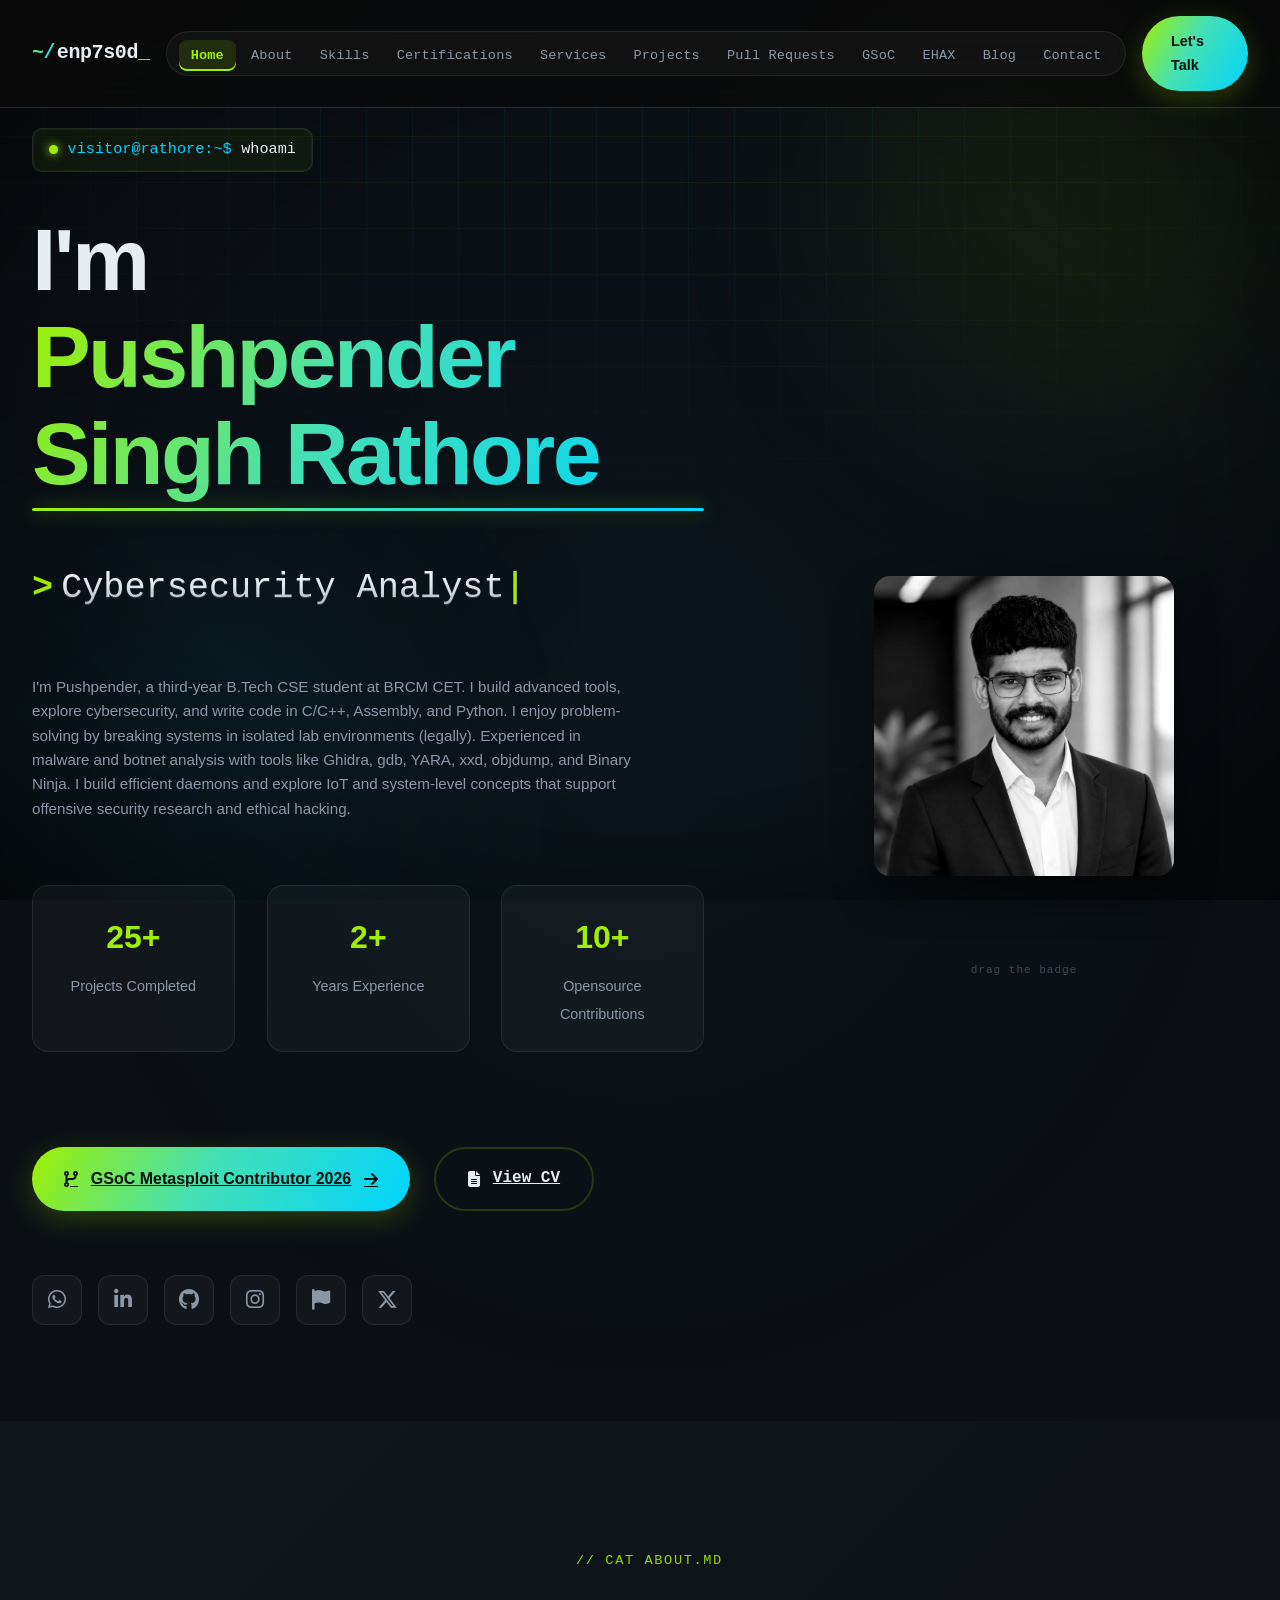
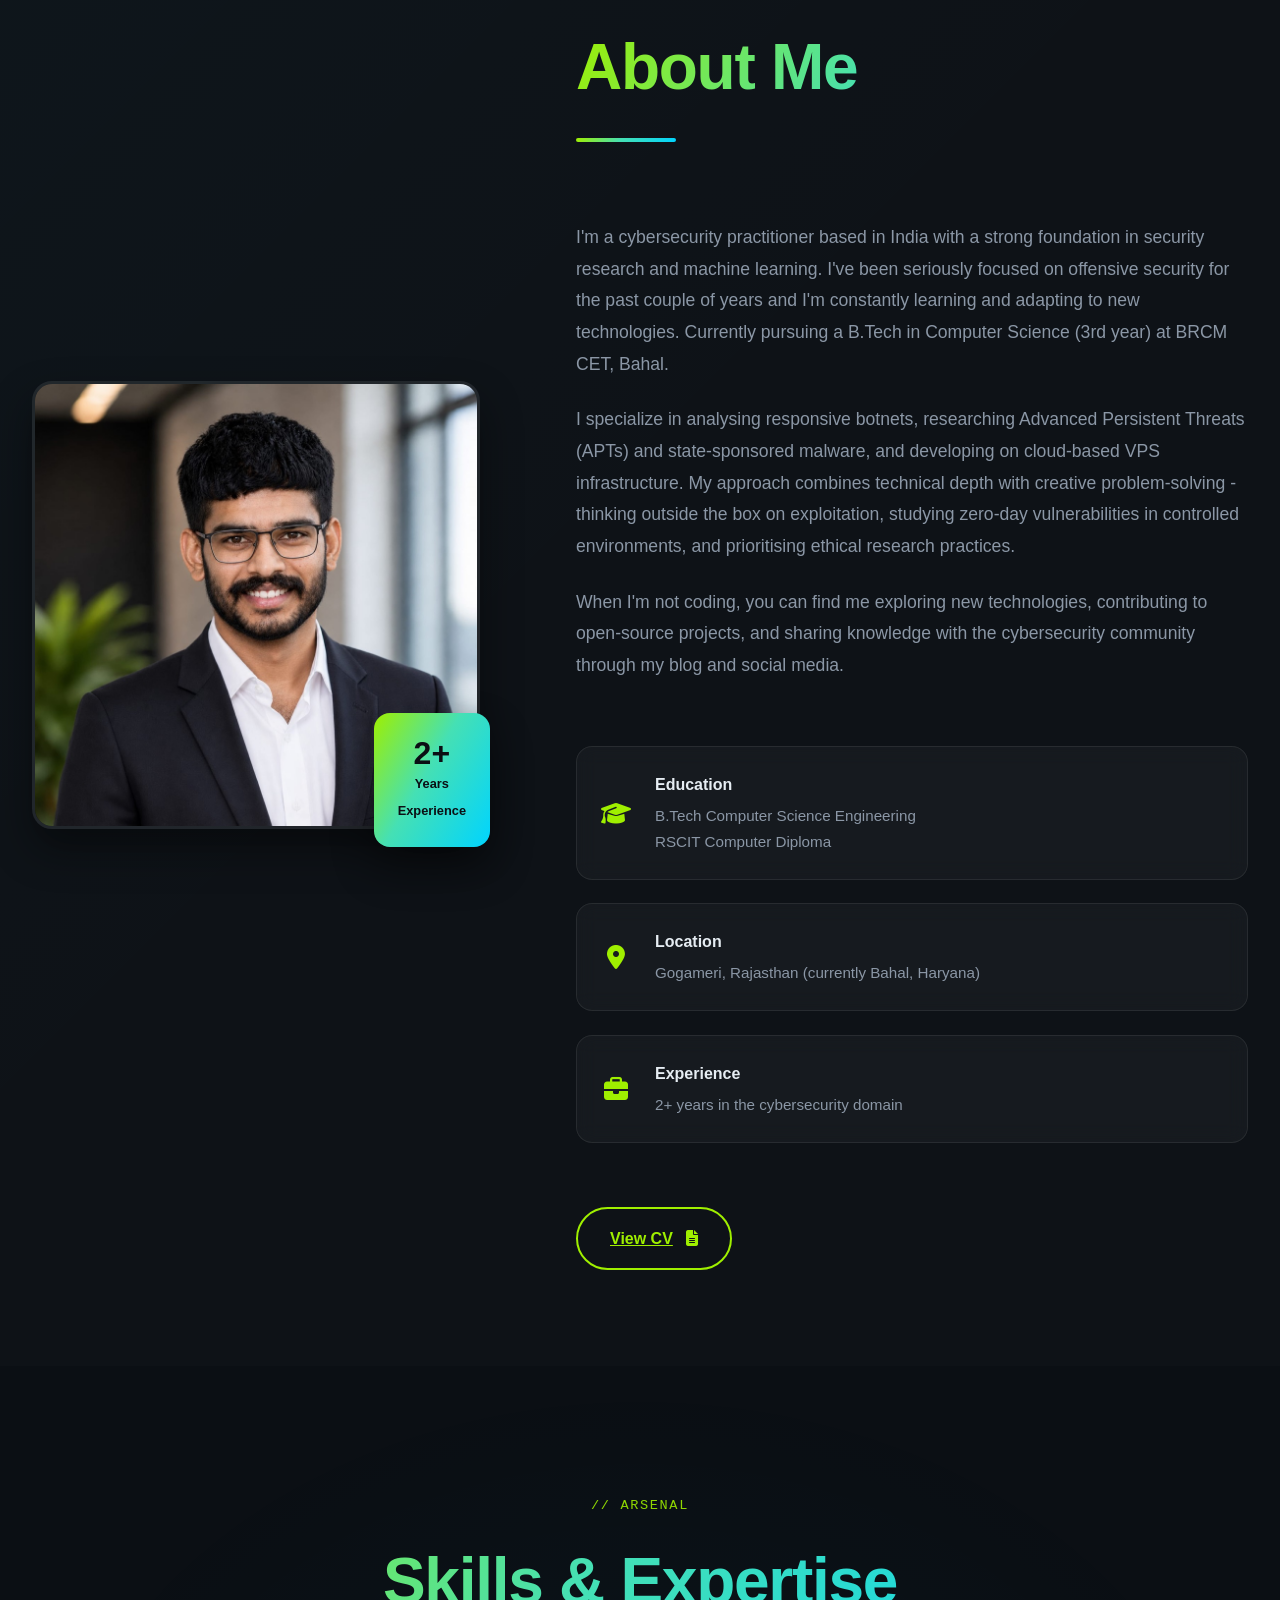
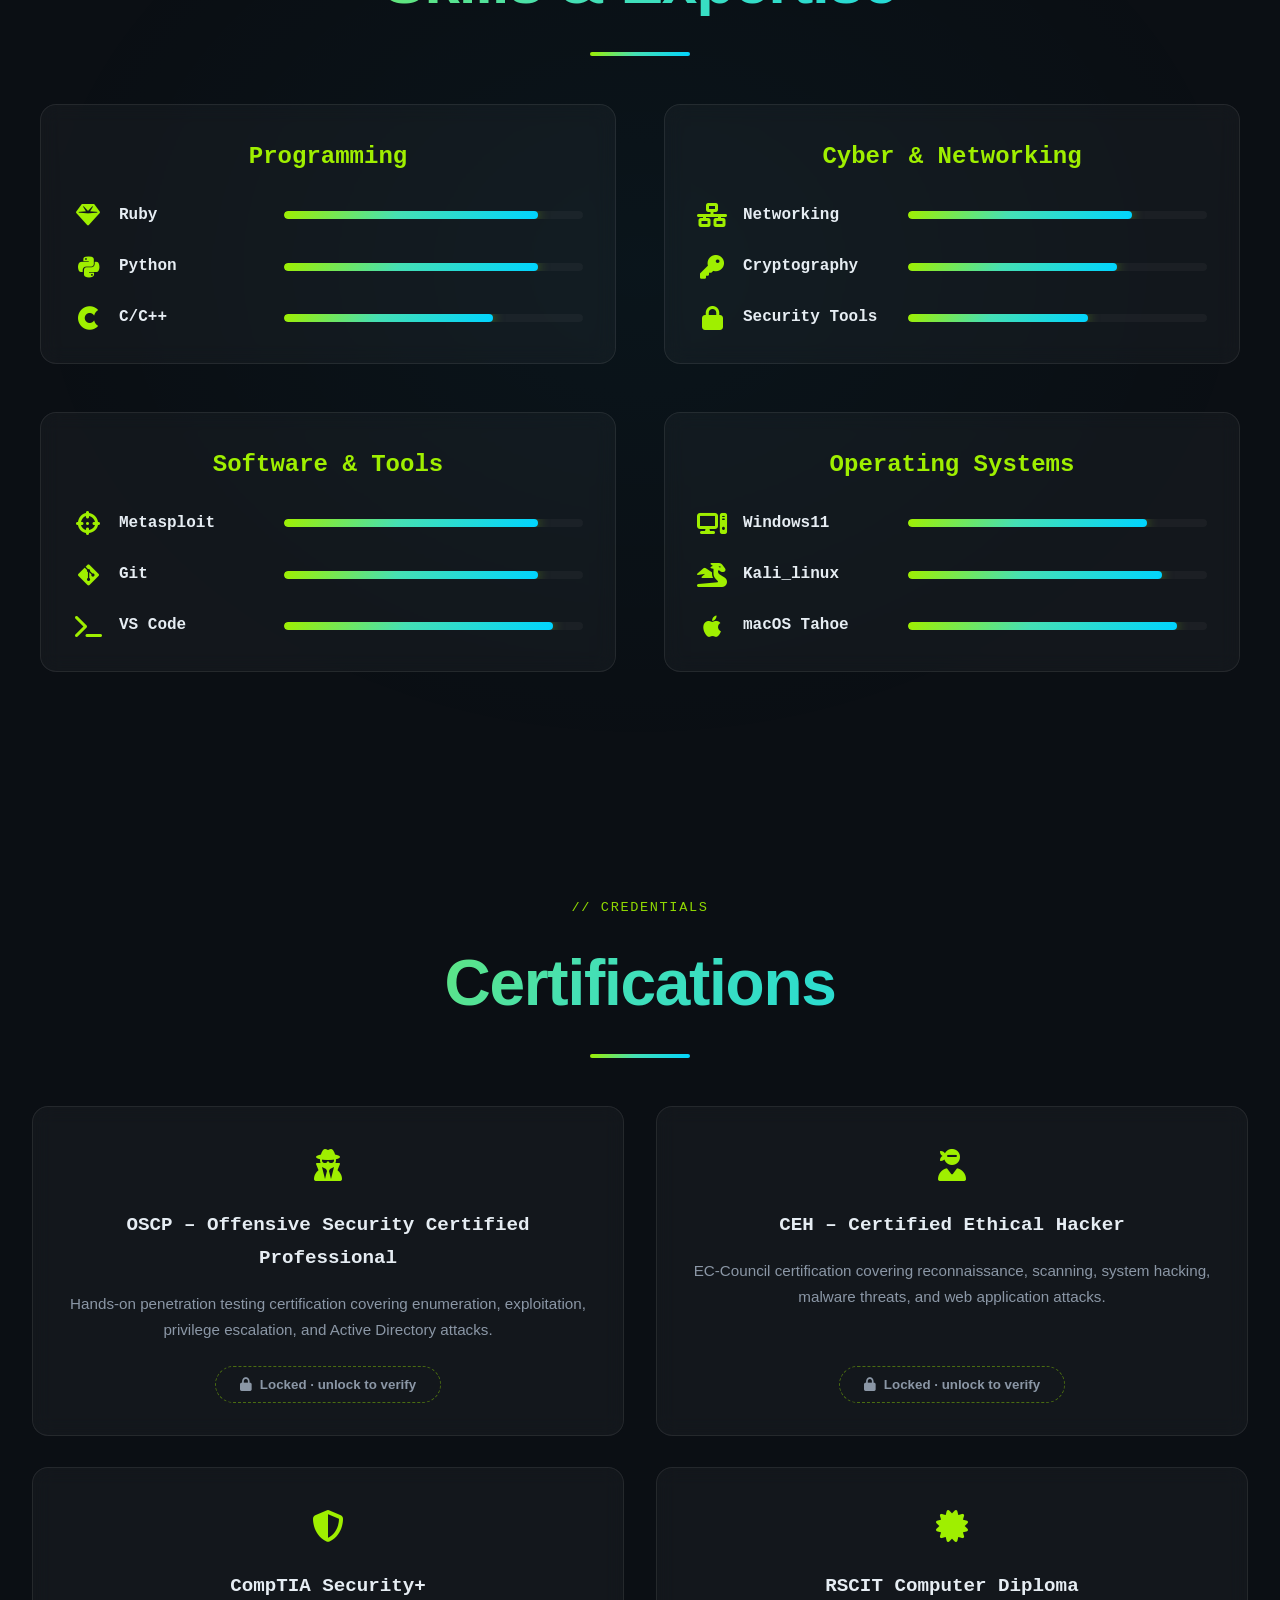
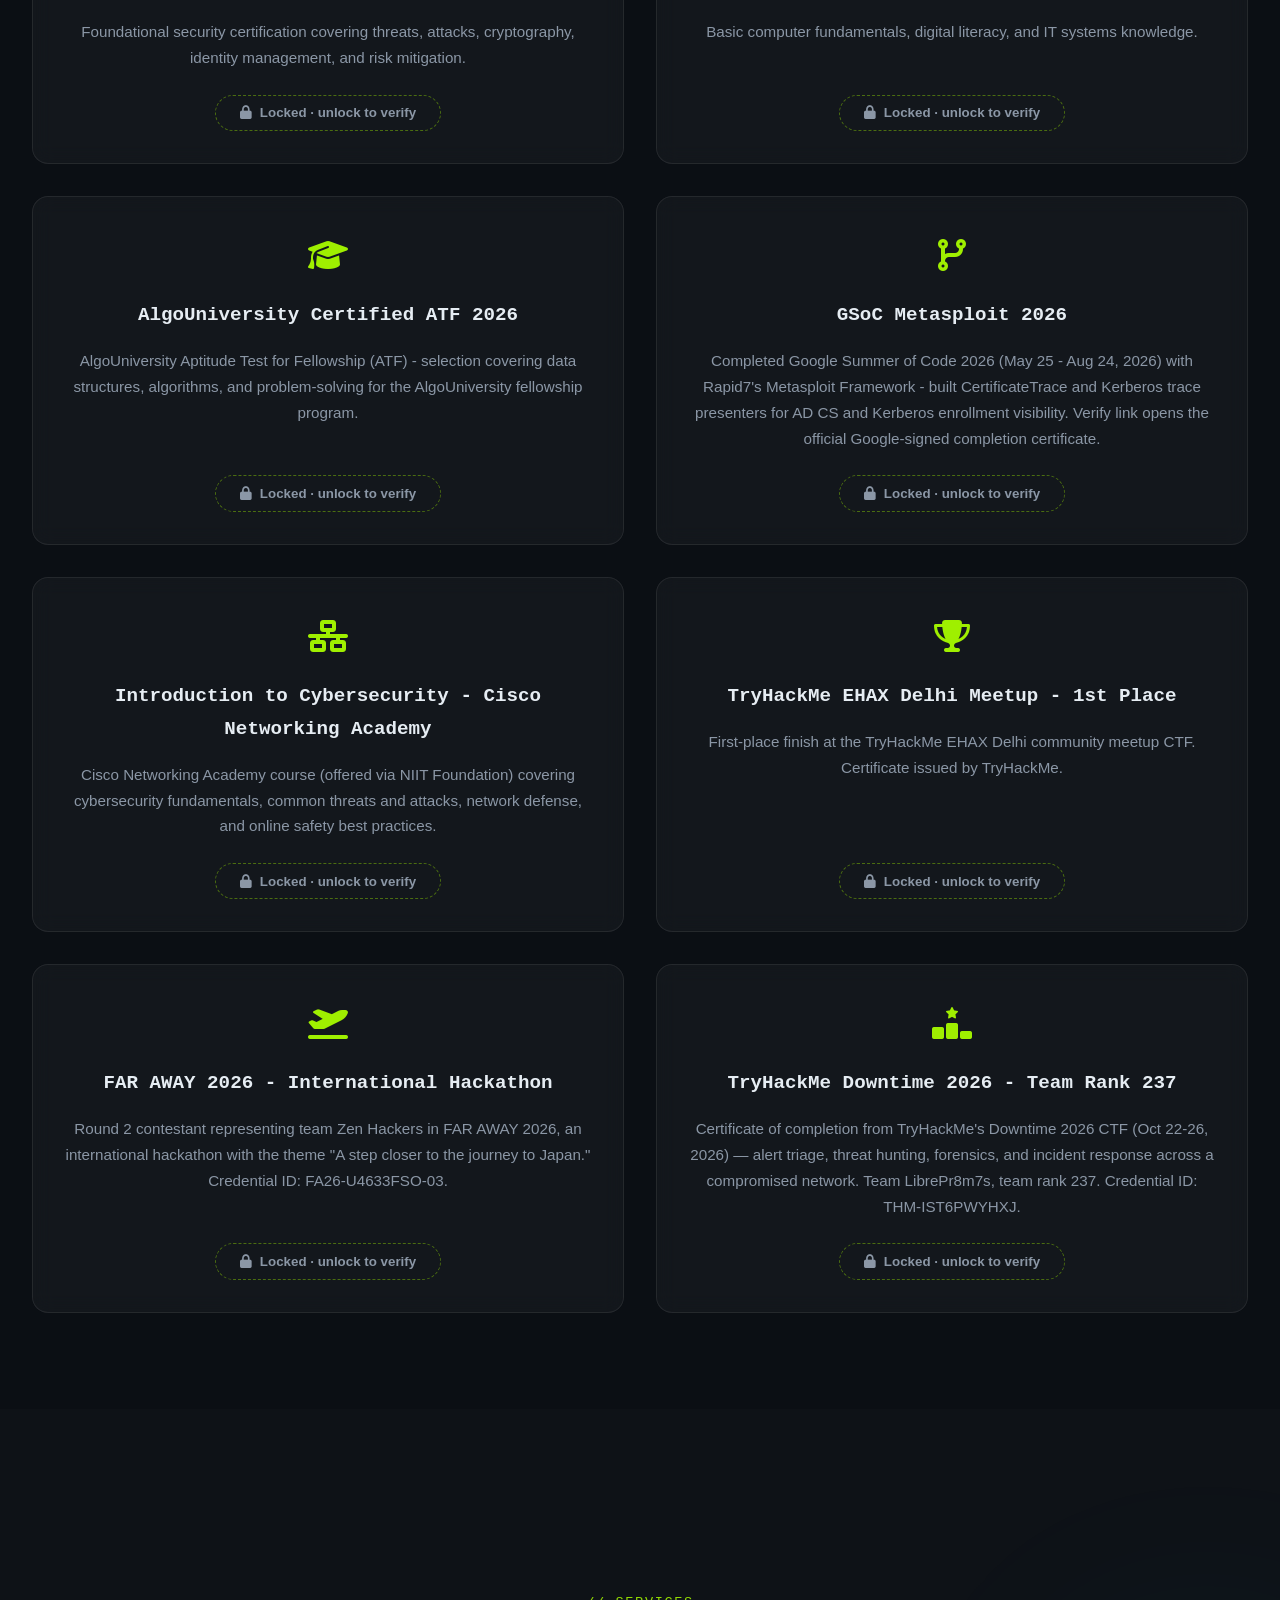
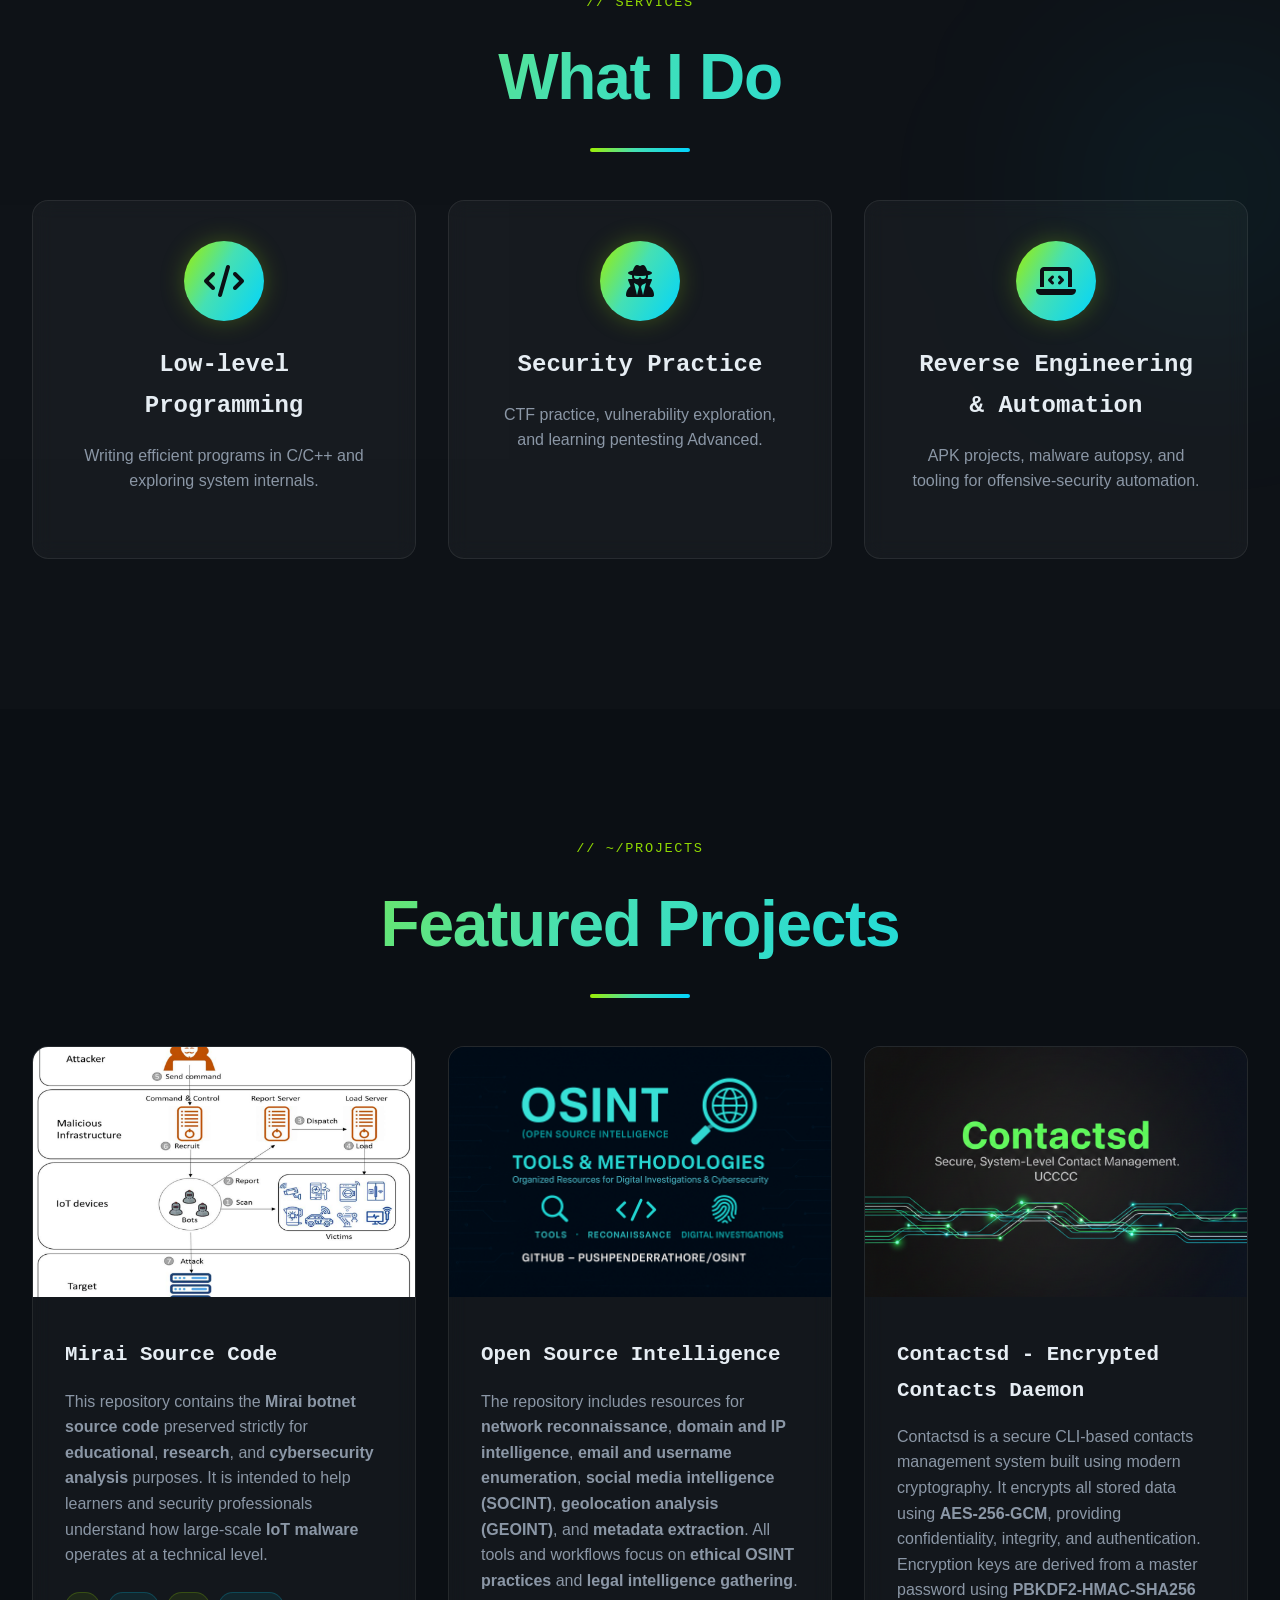
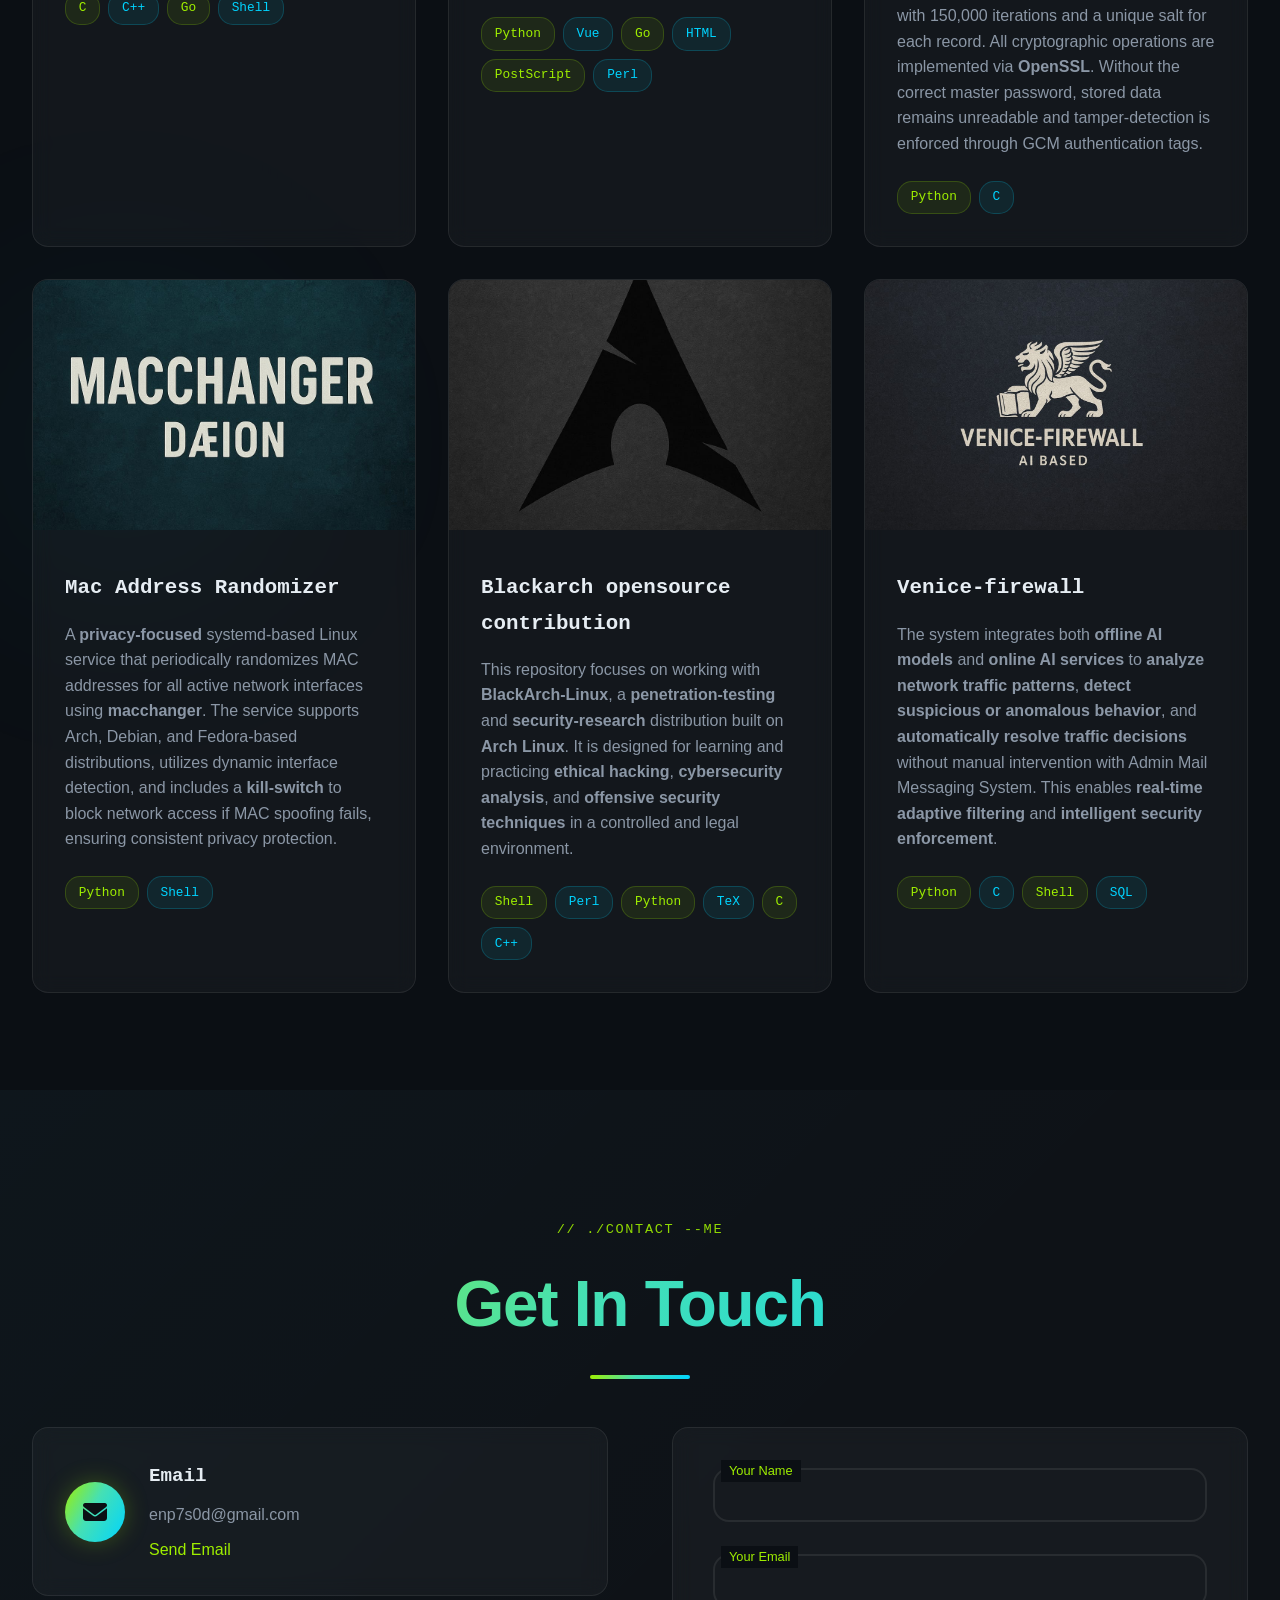
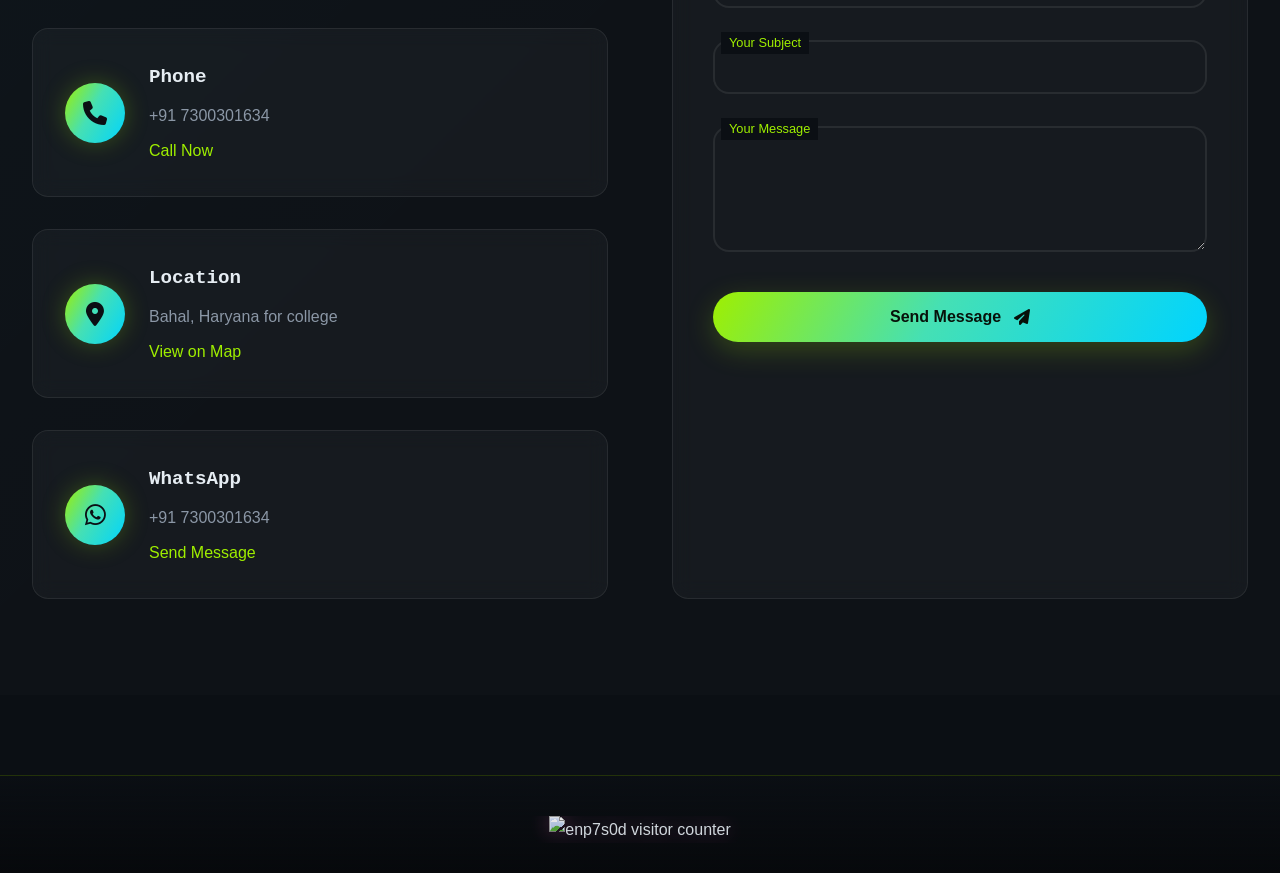
==== index.html @ 223d55fb "Lanyard: constrain the rig to one plane so the card swings like a pendulum and cannot flip" ====
<!DOCTYPE html>
<html lang="en">
<head>
    <meta charset="UTF-8">
    <meta name="viewport" content="width=device-width, initial-scale=1.0">
    <meta http-equiv="Content-Security-Policy" content="default-src 'self'; script-src 'self' https://cdn.jsdelivr.net 'sha256-T1EEarYn7fQc6GzikInS8qkEz5TrdQ9VFF1v7tue9II=' 'sha256-p8OUnqeUIbin4SWnQsVe/SeUtfwRHs+AzzqM97dpNUI=' 'sha256-iXqMWeKtLdE8plqbXbWr+dUnt27HcOQIxWpuYH4vpwU='; base-uri 'self'; object-src 'none'; form-action 'self'; img-src 'self' data: https:; font-src 'self' data: https://fonts.gstatic.com https://cdnjs.cloudflare.com; style-src 'self' 'unsafe-inline' https://fonts.googleapis.com https://cdnjs.cloudflare.com; connect-src 'self' https://api.github.com; frame-src 'none'; upgrade-insecure-requests">
    <meta name="referrer" content="strict-origin-when-cross-origin">
    <title>Pushpender Singh Rathore - Cybersecurity Analyst & Malware Researcher</title>
    <meta name="description" content="Pushpender Singh Rathore - B.Tech CSE student and cybersecurity analyst specializing in malware analysis, reverse engineering, botnet research, and offensive security tooling in C/C++, Assembly, and Python.">
    <meta name="keywords" content="Pushpender Singh Rathore, cybersecurity, malware analysis, reverse engineering, botnet, BlackArch, ethical hacking, CTF, portfolio">
    <meta name="author" content="Pushpender Singh Rathore">
    <link rel="canonical" href="https://pushpenderrathore.github.io/">

    <!-- Open Graph / social previews -->
    <meta property="og:type" content="website">
    <meta property="og:title" content="Pushpender Singh Rathore - Cybersecurity Analyst">
    <meta property="og:description" content="Portfolio of Pushpender Singh Rathore - cybersecurity analyst focused on malware analysis, reverse engineering, and offensive security research.">
    <meta property="og:image" content="images/img.jpg">
    <meta property="og:url" content="https://pushpenderrathore.github.io/">
    <meta name="twitter:card" content="summary_large_image">

    <link rel="icon" href="data:image/svg+xml,%3Csvg xmlns='http://www.w3.org/2000/svg' viewBox='0 0 100 100'%3E%3Ctext y='.9em' font-size='90'%3E%F0%9F%9B%A1%EF%B8%8F%3C/text%3E%3C/svg%3E">

    <link rel="preconnect" href="https://fonts.googleapis.com">
    <link rel="preconnect" href="https://fonts.gstatic.com" crossorigin>
    <link rel="preconnect" href="https://cdnjs.cloudflare.com" crossorigin>
    <link rel="stylesheet" href="https://fonts.googleapis.com/css2?family=Inter:wght@300;400;500;600;700;800;900&family=JetBrains+Mono:wght@400;500;600;700&display=swap">
    <link rel="stylesheet" href="https://cdnjs.cloudflare.com/ajax/libs/font-awesome/6.5.2/css/all.min.css">
    <link rel="stylesheet" href="style.css?v=20261121e">
</head>
<body>
    <!-- Preloader: dismissed inline so it can never outlive a failed script load -->
    <div class="preloader" id="preloader">
        <span class="preloader-text">Welcome</span>
        <span class="preloader-bar"></span>
    </div>
    <script>
        (function () {
            var pre = document.getElementById('preloader');
            function dismiss() { if (pre) pre.classList.add('is-done'); }
            window.addEventListener('load', function () { setTimeout(dismiss, 550); });
            setTimeout(dismiss, 3000);   // hard fallback: never trap the page
        })();
    </script>

    <!-- Animated backdrop: scrolling grid + neon glow orbs -->
    <div class="bg-fx" aria-hidden="true">
        <div class="bg-grid"></div>
        <div class="bg-orb bg-orb--green"></div>
        <div class="bg-orb bg-orb--cyan"></div>
        <div class="bg-noise"></div>
    </div>

    <header>
        <nav class="navbar">
            <div class="nav-brand"><span class="brand-prompt">~/</span>enp7s0d<span class="brand-cursor">_</span></div>
            <ul class="nav-menu">
                <li><a href="#home" class="nav-link active">Home</a></li>
                <li><a href="#about" class="nav-link">About</a></li>
                <li><a href="#skills" class="nav-link">Skills</a></li>
                <li><a href="#certifications" class="nav-link">Certifications</a></li>
                <li><a href="#service" class="nav-link">Services</a></li>
                <li><a href="#project" class="nav-link">Projects</a></li>
                <li><a href="prs.html" class="nav-link">Pull Requests</a></li>
                <li><a href="gsoc.html" class="nav-link">GSoC</a></li>
                <li><a href="writeups/thm-dehli-meetup.html" class="nav-link">EHAX</a></li>
                <li><a href="gsoc.html#blog" class="nav-link">Blog</a></li>
                <li><a href="#contact" class="nav-link">Contact</a></li>
            </ul>
            <div class="nav-cta">
                <a href="#contact" class="cta-btn">Let's Talk</a>
            </div>
            <div class="hamburger">
                <span></span>
                <span></span>
                <span></span>
            </div>
        </nav>
    </header>

    <main>
        <section id="home" class="section home">
            <div class="container">
                <div class="home-content">
                    <div class="home-text">
                        <div class="greeting">
                            <span class="term-dot"></span>
                            <span class="term-prompt">visitor@rathore:~$</span>
                            <span class="term-cmd">whoami</span>
                        </div>

                        <!-- Updated title & subtitle -->
                        <h1 class="title">I'm <span class="accent">Pushpender Singh Rathore</span></h1>
                        <h2 class="subtitle"><span class="subtitle-prefix">&gt;</span> <span id="rotating-profession">Cybersecurity Analyst</span></h2>

                        <p class="hero-desc">I'm Pushpender, a third-year B.Tech CSE student at BRCM CET.
              I build advanced tools, explore cybersecurity, and write code in C/C++, Assembly, and Python. I enjoy problem-solving by breaking systems in isolated lab environments (legally).
              Experienced in malware and botnet analysis with tools like Ghidra, gdb, YARA, xxd, objdump, and Binary Ninja.
              I build efficient daemons and explore IoT and system-level concepts that support offensive security research and ethical hacking.</p>
                        
                        <div class="hero-stats">
                            <div class="stat">
                                <span class="stat-number" data-count="25" data-suffix="+">0</span>
                                <span class="stat-label">Projects Completed</span>
                            </div>
                            <div class="stat">
                                <span class="stat-number" data-count="2" data-suffix="+">0</span>
                                <span class="stat-label">Years Experience</span>
                            </div>
                            <div class="stat">
                                <span class="stat-number" data-count="10" data-suffix="+">0</span>
                                <span class="stat-label">Opensource Contributions</span>
                            </div>
                        </div>

                        <div class="hero-actions">
                            <a class="hire-btn primary" href="gsoc.html" aria-label="Read about my GSoC 2026 Metasploit journey">
                                <i class="fas fa-code-branch" aria-hidden="true"></i>
                                <span>GSoC Metasploit Contributor 2026</span>
                                <i class="fas fa-arrow-right" aria-hidden="true"></i>
                            </a>
                            <a class="hire-btn secondary" href="assets/CV.html" target="_blank" rel="noopener">
                                <i class="fas fa-file-lines"></i>
                                <span>View CV</span>
                            </a>
                        </div>

                        <div class="social-links">
                            <a href="https://wa.me/917300301634" target="_blank" rel="noopener" aria-label="WhatsApp" class="social-icon whatsapp">
                                <i class="fab fa-whatsapp"></i>
                            </a>
                            <a href="https://www.linkedin.com/in/pushpender-singh-rathore-72466a260/" target="_blank" rel="noopener" aria-label="LinkedIn" class="social-icon linkedin">
                                <i class="fab fa-linkedin-in"></i>
                            </a>
                            <a href="https://github.com/Pushpenderrathore" target="_blank" rel="noopener" aria-label="GitHub" class="social-icon github">
                                <i class="fab fa-github"></i>
                            </a>
                            <a href="https://www.instagram.com/enp7s0d/" target="_blank" rel="noopener" aria-label="Instagram" class="social-icon instagram">
                                <i class="fab fa-instagram"></i>
                            </a>
                            <a href="https://www.wechall.net/profile/rootanonymous" target="_blank" rel="noopener" aria-label="WeChall" class="social-icon wechall">
                                <i class="fas fa-flag"></i>
                            </a>
                            <a href="https://x.com/pushpender5177" target="_blank" rel="noopener" aria-label="X (Twitter)" class="social-icon x">
                                <i class="fab fa-x-twitter"></i>
                            </a>
                        </div>
                    </div>
                     
                    <div class="home-image">
                        <canvas id="lanyard-canvas" role="img"
                            aria-label="An ID badge hanging from a lanyard, showing a photo of Pushpender Singh Rathore. Drag it to swing it."></canvas>
                        <img src="images/img.jpg?v=20261121a" alt="Pushpender Singh Rathore"
                            class="lanyard-fallback" hidden>
                        <span class="lanyard-hint">drag the badge</span>
                    </div>
                </div>
            </div>
        </section>

        <section id="about" class="section about">
            <div class="container">
                <div class="about-content">
                    <div class="about-image">
                        <div class="image-wrapper">
                            <img src="images/img.jpg?v=20261121a" alt="Pushpender Singh Rathore" class="about-img" loading="lazy">
                            <div class="experience-badge">
                                <span class="badge-number">2+</span>
                                <span class="badge-text">Years<br>Experience</span>
                            </div>
                        </div>
                    </div>
                    
                    <div class="about-text">
                        <p class="section-eyebrow section-eyebrow--left">// cat about.md</p>
                        <h2 class="section-title section-title--left">About Me</h2>
                        <div class="about-description">
                            <p>I'm a cybersecurity practitioner based in India with a strong foundation in security research and machine learning. I've been seriously focused on offensive security for the past couple of years and I'm constantly learning and adapting to new technologies. Currently pursuing a B.Tech in Computer Science (3rd year) at BRCM CET, Bahal.</p>

                            <p>I specialize in analysing responsive botnets, researching Advanced Persistent Threats (APTs) and state-sponsored malware, and developing on cloud-based VPS infrastructure. My approach combines technical depth with creative problem-solving - thinking outside the box on exploitation, studying zero-day vulnerabilities in controlled environments, and prioritising ethical research practices.</p>

                            <p>When I'm not coding, you can find me exploring new technologies, contributing to open-source projects, and sharing knowledge with the cybersecurity community through my blog and social media.</p>
                        </div>

                        <div class="about-highlights">
                            <div class="highlight">
                                <i class="fas fa-graduation-cap"></i>
                                <div>
                                    <h4>Education</h4>
                                    <p>B.Tech Computer Science Engineering</p>
                                    <p>RSCIT Computer Diploma</p>
                                </div>
                            </div>
                            <div class="highlight">
                                <i class="fas fa-map-marker-alt"></i>
                                <div>
                                    <h4>Location</h4>
                                    <p>Gogameri, Rajasthan (currently Bahal, Haryana)</p>
                                </div>
                            </div>
                            <div class="highlight">
                                <i class="fas fa-briefcase"></i>
                                <div>
                                    <h4>Experience</h4>
                                    <p>2+ years in the cybersecurity domain</p>
                                </div>
                            </div>
                        </div>

                        <div class="about-actions">
                            <a class="about-btn" href="assets/Pushpender_Rathore_Resume.pdf" target="_blank" rel="noopener">
                                <span>View CV</span>
                                <i class="fas fa-file-lines"></i>
                            </a>
                        </div>
                    </div>
                </div>
            </div>
        </section>

        <!-- Skills Section -->
        <section id="skills" class="section skills">
      <div class="container">
        <p class="section-eyebrow">// arsenal</p>
        <h2 class="section-title">Skills &amp; Expertise</h2>
        <div class="skills-content">
          <div class="skills-grid">
            <div class="skill-category">
              <h3>Programming</h3>
              <div class="skill-items">
                <div class="skill-item">
                  <i class="fas fa-gem"></i><span>Ruby</span>
                  <div class="skill-bar"><div class="skill-fill" style="width: 85%"></div></div>
                </div>
                <div class="skill-item">
                  <i class="fab fa-python"></i><span>Python</span>
                  <div class="skill-bar"><div class="skill-fill" style="width: 85%"></div></div>
                </div>
                <div class="skill-item">
                  <i class="fab fa-cuttlefish"></i><span>C/C++</span>
                  <div class="skill-bar"><div class="skill-fill" style="width: 70%"></div></div>
                </div>
              </div>
            </div>

            <div class="skill-category">
              <h3>Cyber & Networking</h3>
              <div class="skill-items">
                <div class="skill-item">
                  <i class="fas fa-network-wired"></i><span>Networking</span>
                  <div class="skill-bar"><div class="skill-fill" style="width: 75%"></div></div>
                </div>
                <div class="skill-item">
                  <i class="fas fa-key"></i><span>Cryptography</span>
                  <div class="skill-bar"><div class="skill-fill" style="width: 70%"></div></div>
                </div>
                <div class="skill-item">
                  <i class="fas fa-lock"></i><span>Security Tools</span>
                  <div class="skill-bar"><div class="skill-fill" style="width: 60%"></div></div>
                </div>
              </div>
            </div>

            <div class="skill-category">
              <h3>Software & Tools</h3>
              <div class="skill-items">
                <div class="skill-item">
                  <i class="fas fa-crosshairs"></i><span>Metasploit</span>
                  <div class="skill-bar"><div class="skill-fill" style="width: 85%"></div></div>
                </div>
                <div class="skill-item">
                  <i class="fab fa-git-alt"></i><span>Git</span>
                  <div class="skill-bar"><div class="skill-fill" style="width: 85%"></div></div>
                </div>
                <div class="skill-item">
                  <i class="fas fa-terminal"></i><span>VS Code</span>
                  <div class="skill-bar"><div class="skill-fill" style="width: 90%"></div></div>
                </div>
              </div>
            </div>
            
            <div class="skill-category">
              <h3>Operating Systems</h3>
              <div class="skill-items">
                <div class="skill-item">
                  <i class="fa-solid fa-computer"></i><span>Windows11</span>
                  <div class="skill-bar"><div class="skill-fill" style="width: 80%"></div></div>
                </div>
                <div class="skill-item">
                  <i class="fa-solid fa-dragon"></i><span>Kali_linux</span>
                  <div class="skill-bar"><div class="skill-fill" style="width: 85%"></div></div>
                </div>
                <div class="skill-item">
                  <i class="fa-brands fa-apple"></i><span>macOS Tahoe</span>
                  <div class="skill-bar"><div class="skill-fill" style="width: 90%"></div></div>
                </div>
              </div>
            </div>

          </div>
        </div>
      </div>
    </section>

    <!-- Certifications Section -->
<section id="certifications" class="section certifications">
  <div class="container">
    <p class="section-eyebrow">// credentials</p>
    <h2 class="section-title">Certifications</h2>

    <div class="cert-gate" id="cert-gate" data-cert-hash="f11f692662748feeeba6f550f70c8b8dec00f8148857c79254a7e62fe0698d8a">

      <div class="certifications-grid" id="certifications-grid">

      <div class="cert-card" data-verify-url="">
        <div class="cert-icon">
          <i class="fas fa-user-secret"></i>
        </div>
        <h3>OSCP – Offensive Security Certified Professional</h3>
        <p>Hands-on penetration testing certification covering enumeration, exploitation, privilege escalation, and Active Directory attacks.</p>
        <div class="cert-verify">
          <button type="button" class="cert-btn cert-lock-btn"><i class="fas fa-lock"></i> Locked &middot; unlock to verify</button>
          <form class="cert-unlock-form" autocomplete="off" hidden>
            <input type="password" class="cert-unlock-input" placeholder="Password" aria-label="Certification password" autocomplete="off" />
            <button type="submit">Unlock</button>
          </form>
          <p class="cert-unlock-hint" hidden>Recruiter? <a href="#contact">Contact me</a> for the password.</p>
          <p class="cert-unlock-error" role="alert" hidden>Incorrect password.</p>
          <div class="cert-verified" hidden></div>
        </div>
      </div>

      <div class="cert-card" data-verify-url="">
        <div class="cert-icon">
          <i class="fas fa-user-ninja"></i>
        </div>
        <h3>CEH – Certified Ethical Hacker</h3>
        <p>EC-Council certification covering reconnaissance, scanning, system hacking, malware threats, and web application attacks.</p>
        <div class="cert-verify">
          <button type="button" class="cert-btn cert-lock-btn"><i class="fas fa-lock"></i> Locked &middot; unlock to verify</button>
          <form class="cert-unlock-form" autocomplete="off" hidden>
            <input type="password" class="cert-unlock-input" placeholder="Password" aria-label="Certification password" autocomplete="off" />
            <button type="submit">Unlock</button>
          </form>
          <p class="cert-unlock-hint" hidden>Recruiter? <a href="#contact">Contact me</a> for the password.</p>
          <p class="cert-unlock-error" role="alert" hidden>Incorrect password.</p>
          <div class="cert-verified" hidden></div>
        </div>
      </div>

      <div class="cert-card" data-verify-url="">
        <div class="cert-icon">
          <i class="fas fa-shield-halved"></i>
        </div>
        <h3>CompTIA Security+</h3>
        <p>Foundational security certification covering threats, attacks, cryptography, identity management, and risk mitigation.</p>
        <div class="cert-verify">
          <button type="button" class="cert-btn cert-lock-btn"><i class="fas fa-lock"></i> Locked &middot; unlock to verify</button>
          <form class="cert-unlock-form" autocomplete="off" hidden>
            <input type="password" class="cert-unlock-input" placeholder="Password" aria-label="Certification password" autocomplete="off" />
            <button type="submit">Unlock</button>
          </form>
          <p class="cert-unlock-hint" hidden>Recruiter? <a href="#contact">Contact me</a> for the password.</p>
          <p class="cert-unlock-error" role="alert" hidden>Incorrect password.</p>
          <div class="cert-verified" hidden></div>
        </div>
      </div>

      <div class="cert-card" data-verify-url="">
        <div class="cert-icon">
          <i class="fas fa-certificate"></i>
        </div>
        <h3>RSCIT Computer Diploma</h3>
        <p>Basic computer fundamentals, digital literacy, and IT systems knowledge.</p>
        <div class="cert-verify">
          <button type="button" class="cert-btn cert-lock-btn"><i class="fas fa-lock"></i> Locked &middot; unlock to verify</button>
          <form class="cert-unlock-form" autocomplete="off" hidden>
            <input type="password" class="cert-unlock-input" placeholder="Password" aria-label="Certification password" autocomplete="off" />
            <button type="submit">Unlock</button>
          </form>
          <p class="cert-unlock-hint" hidden>Recruiter? <a href="#contact">Contact me</a> for the password.</p>
          <p class="cert-unlock-error" role="alert" hidden>Incorrect password.</p>
          <div class="cert-verified" hidden></div>
        </div>
      </div>

      <div class="cert-card" data-verify-url="">
        <div class="cert-icon">
          <i class="fas fa-graduation-cap"></i>
        </div>
        <h3>AlgoUniversity Certified ATF 2026</h3>
        <p>AlgoUniversity Aptitude Test for Fellowship (ATF) - selection covering data structures, algorithms, and problem-solving for the AlgoUniversity fellowship program.</p>
        <div class="cert-verify">
          <button type="button" class="cert-btn cert-lock-btn"><i class="fas fa-lock"></i> Locked &middot; unlock to verify</button>
          <form class="cert-unlock-form" autocomplete="off" hidden>
            <input type="password" class="cert-unlock-input" placeholder="Password" aria-label="Certification password" autocomplete="off" />
            <button type="submit">Unlock</button>
          </form>
          <p class="cert-unlock-hint" hidden>Recruiter? <a href="#contact">Contact me</a> for the password.</p>
          <p class="cert-unlock-error" role="alert" hidden>Incorrect password.</p>
          <div class="cert-verified" hidden></div>
        </div>
      </div>

      <div class="cert-card" data-verify-url="assets/gsoc-2026-completion.pdf">
        <div class="cert-icon">
          <i class="fas fa-code-branch"></i>
        </div>
        <h3>GSoC Metasploit 2026</h3>
        <p>Completed Google Summer of Code 2026 (May 25 - Aug 24, 2026) with Rapid7's Metasploit Framework - built CertificateTrace and Kerberos trace presenters for AD CS and Kerberos enrollment visibility. Verify link opens the official Google-signed completion certificate.</p>
        <div class="cert-verify">
          <button type="button" class="cert-btn cert-lock-btn"><i class="fas fa-lock"></i> Locked &middot; unlock to verify</button>
          <form class="cert-unlock-form" autocomplete="off" hidden>
            <input type="password" class="cert-unlock-input" placeholder="Password" aria-label="Certification password" autocomplete="off" />
            <button type="submit">Unlock</button>
          </form>
          <p class="cert-unlock-hint" hidden>Recruiter? <a href="#contact">Contact me</a> for the password.</p>
          <p class="cert-unlock-error" role="alert" hidden>Incorrect password.</p>
          <div class="cert-verified" hidden></div>
        </div>
      </div>

      <div class="cert-card" data-verify-url="">
        <div class="cert-icon">
          <i class="fas fa-network-wired"></i>
        </div>
        <h3>Introduction to Cybersecurity - Cisco Networking Academy</h3>
        <p>Cisco Networking Academy course (offered via NIIT Foundation) covering cybersecurity fundamentals, common threats and attacks, network defense, and online safety best practices.</p>
        <div class="cert-verify">
          <button type="button" class="cert-btn cert-lock-btn"><i class="fas fa-lock"></i> Locked &middot; unlock to verify</button>
          <form class="cert-unlock-form" autocomplete="off" hidden>
            <input type="password" class="cert-unlock-input" placeholder="Password" aria-label="Certification password" autocomplete="off" />
            <button type="submit">Unlock</button>
          </form>
          <p class="cert-unlock-hint" hidden>Recruiter? <a href="#contact">Contact me</a> for the password.</p>
          <p class="cert-unlock-error" role="alert" hidden>Incorrect password.</p>
          <div class="cert-verified" hidden></div>
        </div>
      </div>

      <div class="cert-card" data-verify-url="assets/thm-ehax-1st-place.pdf">
        <div class="cert-icon">
          <i class="fas fa-trophy"></i>
        </div>
        <h3>TryHackMe EHAX Delhi Meetup - 1st Place</h3>
        <p>First-place finish at the TryHackMe EHAX Delhi community meetup CTF. Certificate issued by TryHackMe.</p>
        <div class="cert-verify">
          <button type="button" class="cert-btn cert-lock-btn"><i class="fas fa-lock"></i> Locked &middot; unlock to verify</button>
          <form class="cert-unlock-form" autocomplete="off" hidden>
            <input type="password" class="cert-unlock-input" placeholder="Password" aria-label="Certification password" autocomplete="off" />
            <button type="submit">Unlock</button>
          </form>
          <p class="cert-unlock-hint" hidden>Recruiter? <a href="#contact">Contact me</a> for the password.</p>
          <p class="cert-unlock-error" role="alert" hidden>Incorrect password.</p>
          <div class="cert-verified" hidden></div>
        </div>
      </div>

      <div class="cert-card" data-verify-url="assets/far-away-2026.pdf">
        <div class="cert-icon">
          <i class="fas fa-plane-departure"></i>
        </div>
        <h3>FAR AWAY 2026 - International Hackathon</h3>
        <p>Round 2 contestant representing team Zen Hackers in FAR AWAY 2026, an international hackathon with the theme "A step closer to the journey to Japan." Credential ID: FA26-U4633FSO-03.</p>
        <div class="cert-verify">
          <button type="button" class="cert-btn cert-lock-btn"><i class="fas fa-lock"></i> Locked &middot; unlock to verify</button>
          <form class="cert-unlock-form" autocomplete="off" hidden>
            <input type="password" class="cert-unlock-input" placeholder="Password" aria-label="Certification password" autocomplete="off" />
            <button type="submit">Unlock</button>
          </form>
          <p class="cert-unlock-hint" hidden>Recruiter? <a href="#contact">Contact me</a> for the password.</p>
          <p class="cert-unlock-error" role="alert" hidden>Incorrect password.</p>
          <div class="cert-verified" hidden></div>
        </div>
      </div>

      <div class="cert-card" data-verify-url="assets/thm-downtime-2026.pdf">
        <div class="cert-icon">
          <i class="fas fa-ranking-star"></i>
        </div>
        <h3>TryHackMe Downtime 2026 - Team Rank 237</h3>
        <p>Certificate of completion from TryHackMe's Downtime 2026 CTF (Oct 22-26, 2026) &mdash; alert triage, threat hunting, forensics, and incident response across a compromised network. Team LibrePr8m7s, team rank 237. Credential ID: THM-IST6PWYHXJ.</p>
        <div class="cert-verify">
          <button type="button" class="cert-btn cert-lock-btn"><i class="fas fa-lock"></i> Locked &middot; unlock to verify</button>
          <form class="cert-unlock-form" autocomplete="off" hidden>
            <input type="password" class="cert-unlock-input" placeholder="Password" aria-label="Certification password" autocomplete="off" />
            <button type="submit">Unlock</button>
          </form>
          <p class="cert-unlock-hint" hidden>Recruiter? <a href="#contact">Contact me</a> for the password.</p>
          <p class="cert-unlock-error" role="alert" hidden>Incorrect password.</p>
          <div class="cert-verified" hidden></div>
        </div>
      </div>

      </div>
    </div>
  </div>
</section>

<style>
  .cert-gate { position: relative; }
  /* Ensure the [hidden] attribute wins over the display rules below. */
  .cert-verify [hidden] { display: none !important; }
  .cert-verify { margin-top: auto; }
  .cert-lock-btn {
    display: inline-flex;
    align-items: center;
    gap: .5rem;
    cursor: pointer;
    background: transparent;
    color: var(--text-secondary);
    border: 1px dashed rgba(159, 239, 0, .4);
    transition: color .2s ease, border-color .2s ease, background .2s ease;
  }
  .cert-lock-btn:hover {
    color: var(--accent-primary);
    border-color: var(--accent-primary);
    background: rgba(159, 239, 0, .06);
  }
  .cert-unlock-form {
    display: flex;
    gap: .5rem;
    margin-top: .8rem;
    flex-wrap: wrap;
    justify-content: center;
  }
  .cert-unlock-input {
    flex: 1 1 140px;
    min-width: 0;
    padding: .6rem .8rem;
    border-radius: 10px;
    border: 1px solid rgba(139, 151, 166, .35);
    background: var(--bg-primary);
    color: var(--text-primary);
    font-size: .9rem;
    outline: none;
    transition: border-color .2s ease;
  }
  .cert-unlock-input:focus { border-color: var(--accent-primary); }
  .cert-unlock-form button {
    padding: .6rem 1.2rem;
    border: none;
    border-radius: 10px;
    background: var(--accent-gradient);
    color: var(--bg-primary);
    font-weight: 600;
    font-size: .9rem;
    cursor: pointer;
    transition: filter .2s ease;
  }
  .cert-unlock-form button:hover { filter: brightness(1.08); }
  .cert-unlock-hint {
    font-size: .82rem;
    color: var(--text-muted);
    margin: .7rem 0 0 !important;
  }
  .cert-unlock-hint a { color: var(--accent-primary); text-decoration: none; }
  .cert-unlock-hint a:hover { text-decoration: underline; }
  .cert-unlock-error {
    color: #ff6b6b !important;
    font-size: .82rem;
    margin: .7rem 0 0 !important;
  }
  .cert-verified .cert-btn {
    display: inline-flex;
    align-items: center;
    gap: .5rem;
  }
  .cert-verified .cert-verified-badge {
    display: inline-flex;
    align-items: center;
    gap: .45rem;
    color: var(--accent-primary);
    font-size: .9rem;
    font-weight: 600;
  }
</style>

<script>
  (function () {
    var gate = document.getElementById('cert-gate');
    if (!gate) return;
    var expected = gate.getAttribute('data-cert-hash');
    var cards = Array.prototype.slice.call(gate.querySelectorAll('.cert-card'));

    function revealCard(card) {
      var verify = card.querySelector('.cert-verify');
      if (!verify) return;
      var btn = verify.querySelector('.cert-lock-btn');
      var form = verify.querySelector('.cert-unlock-form');
      var hint = verify.querySelector('.cert-unlock-hint');
      var error = verify.querySelector('.cert-unlock-error');
      var out = verify.querySelector('.cert-verified');
      if (btn) btn.hidden = true;
      if (form) form.hidden = true;
      if (hint) hint.hidden = true;
      if (error) error.hidden = true;

      var url = (card.getAttribute('data-verify-url') || '').trim();
      if (url) {
        out.innerHTML = '<a class="cert-btn" href="' + url + '" target="_blank" rel="noopener">' +
          '<i class="fas fa-circle-check"></i> Verify credential ' +
          '<i class="fas fa-arrow-up-right-from-square"></i></a>';
      } else {
        out.innerHTML = '<span class="cert-verified-badge">' +
          '<i class="fas fa-unlock"></i> Unlocked</span>';
      }
      out.hidden = false;
    }

    function unlockAll() {
      cards.forEach(revealCard);
    }

    async function sha256Hex(str) {
      var buf = await crypto.subtle.digest('SHA-256', new TextEncoder().encode(str));
      return Array.from(new Uint8Array(buf))
        .map(function (b) { return b.toString(16).padStart(2, '0'); })
        .join('');
    }

    cards.forEach(function (card) {
      var verify = card.querySelector('.cert-verify');
      if (!verify) return;
      var btn = verify.querySelector('.cert-lock-btn');
      var form = verify.querySelector('.cert-unlock-form');
      var input = verify.querySelector('.cert-unlock-input');
      var hint = verify.querySelector('.cert-unlock-hint');
      var error = verify.querySelector('.cert-unlock-error');

      // Clicking the lock reveals the inline password box + contact nudge.
      btn.addEventListener('click', function () {
        form.hidden = false;
        hint.hidden = false;
        input.focus();
      });

      form.addEventListener('submit', async function (e) {
        e.preventDefault();
        error.hidden = true;
        var value = input.value || '';
        try {
          var hashed = await sha256Hex(value);
          if (hashed === expected) {
            unlockAll();
          } else {
            error.hidden = false;
            input.value = '';
            input.focus();
          }
        } catch (err) {
          error.hidden = false;
        }
      });
    });
  })();
</script>

    <section id="service" class="section services">
      <div class="container">
        <p class="section-eyebrow">// services</p>
        <h2 class="section-title">What I Do</h2>
        <div class="services-content">
          <div class="services-grid">
            <div class="service-card">
              <div class="service-icon"><i class="fas fa-code"></i></div>
              <h3>Low-level Programming</h3>
              <p>Writing efficient programs in C/C++ and exploring system internals.</p>
            </div>

            <div class="service-card">
              <div class="service-icon"><i class="fas fa-user-secret"></i></div>
              <h3>Security Practice</h3>
              <p>CTF practice, vulnerability exploration, and learning pentesting Advanced.</p>
            </div>

            <div class="service-card">
              <div class="service-icon"><i class="fas fa-laptop-code"></i></div>
              <h3>Reverse Engineering & Automation</h3>
              <p>APK projects, malware autopsy, and tooling for offensive-security automation.</p>
            </div>
          </div>
        </div>
      </div>
    </section>

    <section id="project" class="section projects">
      <div class="container">
        <p class="section-eyebrow">// ~/projects</p>
        <h2 class="section-title">Featured Projects</h2>
        <div class="projects-content">
          <div class="projects-grid">
            <div class="project-card">
              <div class="project-image">
                <img src="images/project1.jpg" alt="Mirai Source Code project preview" loading="lazy">
                <div class="project-overlay">
                  <div class="project-links">
                    <a href="https://github.com/jgamblin/Mirai-Source-Code" class="project-link"><i class="fas fa-external-link-alt"></i></a>
                    <a href="https://github.com/Pushpenderrathore/Mirai-Source-Code" class="project-link"><i class="fab fa-github"></i></a>
                  </div>
                </div>
              </div>
              <div class="project-info">
                <h3>Mirai Source Code</h3>
                <p>This repository contains the <strong>Mirai botnet source code</strong> preserved strictly for <strong>educational</strong>, <strong>research</strong>, and <strong>cybersecurity analysis</strong> purposes.
It is intended to help learners and security professionals understand how large-scale <strong>IoT malware</strong> operates at a technical level.</p>
                <div class="project-tech"><span>C</span><span>C++</span><span>Go</span><span>Shell</span></div>
              </div>
            </div>

            <div class="project-card">
              <div class="project-image">
                <img src="images/project2.jpg" alt="OSINT toolkit project preview" loading="lazy">
                <div class="project-overlay">
                  <div class="project-links">
                    <a href="https://github.com/Pushpenderrathore/OSINT" class="project-link"><i class="fas fa-external-link-alt"></i></a>
                    <a href="https://github.com/Pushpenderrathore/OSINT" class="project-link"><i class="fab fa-github"></i></a>
                  </div>
                </div>
              </div>
              <div class="project-info">
                <h3>Open Source Intelligence</h3>
                <p>The repository includes resources for <strong>network reconnaissance</strong>, <strong>domain and IP intelligence</strong>, <strong>email and username enumeration</strong>, <strong>social media intelligence (SOCINT)</strong>, <strong>geolocation analysis (GEOINT)</strong>, and <strong>metadata extraction</strong>.
All tools and workflows focus on <strong>ethical OSINT practices</strong> and <strong>legal intelligence gathering</strong>.</p>
                <div class="project-tech"><span>Python</span><span>Vue</span><span>Go</span><span>HTML</span><span>PostScript</span><span>Perl</span></div>
              </div>
            </div>
            
            <div class="project-card">
              <div class="project-image">
                <img src="images/project3.jpg" alt="Contactsd encrypted contacts manager preview" loading="lazy">
                <div class="project-overlay">
                  <div class="project-links">
                    <a href="https://github.com/Pushpenderrathore/Contactsd" class="project-link"><i class="fas fa-external-link-alt"></i></a>
                    <a href="https://github.com/Pushpenderrathore/Contactsd" class="project-link"><i class="fab fa-github"></i></a>
                  </div>
                </div>
              </div>
              <div class="project-info">
                <h3>Contactsd - Encrypted Contacts Daemon</h3>
                <p>Contactsd is a secure CLI-based contacts management system built using modern cryptography.
It encrypts all stored data using <strong>AES-256-GCM</strong>, providing confidentiality, integrity, and authentication.
Encryption keys are derived from a master password using <strong>PBKDF2-HMAC-SHA256</strong> with 150,000 iterations and a unique salt for each record.
All cryptographic operations are implemented via <strong>OpenSSL</strong>.
Without the correct master password, stored data remains unreadable and tamper-detection is enforced through GCM authentication tags.
</p>
                <div class="project-tech"><span>Python</span><span>C</span></div>
              </div>
            </div>
            
            <div class="project-card">
              <div class="project-image">
                <img src="images/project4.jpg" alt="MAC address randomizer daemon preview" loading="lazy">
                <div class="project-overlay">
                  <div class="project-links">
                    <a href="https://github.com/Pushpenderrathore/macchanger_daeion" class="project-link"><i class="fas fa-external-link-alt"></i></a>
                    <a href="https://github.com/Pushpenderrathore/macchanger_daeion" class="project-link"><i class="fab fa-github"></i></a>
                  </div>
                </div>
              </div>
              <div class="project-info">
                <h3>Mac Address Randomizer</h3>
                <p>A <strong>privacy-focused</strong> systemd-based Linux service that periodically randomizes MAC addresses for all active network interfaces using <strong>macchanger</strong>.
The service supports Arch, Debian, and Fedora-based distributions, utilizes dynamic interface detection, and includes a <strong>kill-switch</strong> to block network access if MAC spoofing fails, ensuring consistent privacy protection.
</p>
                <div class="project-tech"><span>Python</span><span>Shell</span></div>
              </div>
            </div>
            
            <div class="project-card">
              <div class="project-image">
                <img src="images/project5.jpg" alt="BlackArch contribution project preview" loading="lazy">
                <div class="project-overlay">
                  <div class="project-links">
                    <a href="https://github.com/blackarch/blackarch/" class="project-link"><i class="fas fa-external-link-alt"></i></a>
                    <a href="https://github.com/Pushpenderrathore/blackarch" class="project-link"><i class="fab fa-github"></i></a>
                  </div>
                </div>
              </div>
              <div class="project-info">
                <h3>Blackarch opensource contribution</h3>
                <p>This repository focuses on working with <strong>BlackArch-Linux</strong>, a <strong>penetration-testing</strong> and <strong>security-research</strong> distribution built on <strong>Arch Linux</strong>.
It is designed for learning and practicing <strong>ethical hacking</strong>, <strong>cybersecurity analysis</strong>, and <strong>offensive security techniques</strong> in a controlled and legal environment.</p>
                <div class="project-tech"><span>Shell</span><span>Perl</span><span>Python</span><span>TeX</span><span>C</span><span>C++</span></div>
              </div>
            </div>
            
            <div class="project-card">
              <div class="project-image">
                <img src="images/project6.jpg" alt="Venice AI firewall project preview" loading="lazy">
                <div class="project-overlay">
                  <div class="project-links">
                    <a href="https://github.com/Pushpenderrathore/gpt-firewall" class="project-link"><i class="fas fa-external-link-alt"></i></a>
                    <a href="https://github.com/Pushpenderrathore/gpt-firewall/" class="project-link"><i class="fab fa-github"></i></a>
                  </div>
                </div>
              </div>
              <div class="project-info">
                <h3>Venice-firewall</h3>
                <p>The system integrates both <strong>offline AI models</strong> and <strong>online AI services</strong> to <strong>analyze network traffic patterns</strong>, <strong>detect suspicious or anomalous behavior</strong>, and <strong>automatically resolve traffic decisions</strong> without manual intervention with Admin Mail Messaging System.
This enables <strong>real-time adaptive filtering</strong> and <strong>intelligent security enforcement</strong>.</p>                
                <div class="project-tech"><span>Python</span><span>C</span><span>Shell</span><span>SQL</span></div>
              </div>
            </div>
            
            <!-- Add more project-cards as needed -->
          </div>
        </div>
      </div>
    </section>

    <section id="contact" class="section contact">
      <div class="container">
        <p class="section-eyebrow">// ./contact --me</p>
        <h2 class="section-title">Get In Touch</h2>
        <div class="contact-content">
          <div class="contact-info">
            <div class="contact-item">
              <div class="contact-icon"><i class="fas fa-envelope"></i></div>
              <div class="contact-details">
                <h3>Email</h3>
                <p>enp7s0d@gmail.com</p>
                <a href="mailto:enp7s0d@gmail.com">Send Email</a>
              </div>
            </div>

            <div class="contact-item">
              <div class="contact-icon"><i class="fas fa-phone"></i></div>
              <div class="contact-details">
                <h3>Phone</h3>
                <p>+91 7300301634</p>
                <a href="tel:+917300301634">Call Now</a>
              </div>
            </div>

            <div class="contact-item">
              <div class="contact-icon"><i class="fas fa-map-marker-alt"></i></div>
              <div class="contact-details">
                <h3>Location</h3>
                <p>Bahal, Haryana for college</p>
                <a href="https://www.google.com/maps/place/BRCM+College+Of+Engineering+%26+Technology/@28.6076987,75.6270904,157m/data=!3m1!1e3!4m6!3m5!1s0x3913074cf2a6c5e5:0xb3d94d7dd176c769!8m2!3d28.607938!4d75.6275024!16s%2Fg%2F1v2jb9g_?entry=ttu&g_ep=EgoyMDI1MTIwOS4wIKXMDSoASAFQAw%3D%3D" target="_blank">View on Map</a>
              </div>
            </div>

            <div class="contact-item">
              <div class="contact-icon"><i class="fab fa-whatsapp"></i></div>
              <div class="contact-details">
                <h3>WhatsApp</h3>
                <p>+91 7300301634</p>
                <a href="https://wa.me/917300301634" target="_blank">Send Message</a>
              </div>
            </div>
          </div>

          <div class="contact-form">
            <form id="contactForm">
              <div class="form-group">
                <input type="text" id="name" name="name" required>
                <label for="name">Your Name</label>
              </div>
              <div class="form-group">
                <input type="email" id="email" name="email" required>
                <label for="email">Your Email</label>
              </div>
              <div class="form-group">
                <input type="text" id="subject" name="subject" required>
                <label for="subject">Your Subject</label>
              </div>
              <div class="form-group">
                <textarea id="message" name="message" rows="5" required></textarea>
                <label for="message">Your Message</label>
              </div>
              <button type="submit" class="submit-btn">
                <span>Send Message</span>
                <i class="fas fa-paper-plane"></i>
              </button>
            </form>
          </div>

        </div>
      </div>
    </section>
  </main>
  
  <script src="script.js"></script>

  <!-- three.js for the hero lanyard, pinned so a CDN retag cannot silently
       change the hero. The physics is solved in hero-lanyard.js, so there is
       no engine here. If any of this fails to load, hero-lanyard.js falls back
       to the static photo. -->
  <script type="importmap">
  {
    "imports": {
      "three": "https://cdn.jsdelivr.net/npm/three@0.185.1/build/three.module.js",
      "three/addons/": "https://cdn.jsdelivr.net/npm/three@0.185.1/examples/jsm/",
      "meshline": "https://cdn.jsdelivr.net/npm/meshline@3.3.1/dist/index.js"
    }
  }
  </script>
  <!-- async: a module script is deferred by default and would otherwise hold
       up DOMContentLoaded, which is where script.js does all of its work. -->
  <!-- Versioned so a deploy is never masked by GitHub Pages' 10-minute JS
       cache; bump this whenever hero-lanyard.js changes. -->
  <script type="module" src="hero-lanyard.js?v=20261121g" async></script>
  
  <footer class="site-footer">
  <div class="footer-counter">
    <img
      src="https://count.getloli.com/@enp7s0d?name=enp7s0d&theme=love-and-deepspace&padding=7&offset=0&align=top&scale=1&pixelated=1&darkmode=auto"
      alt="enp7s0d visitor counter"
    />
  </div>
</footer>
  
</body>
</html>
---- style.css ----
/* CSS Variables: HackTheBox green + cyan hybrid theme */
:root {
    --bg-primary: #0b0f14;
    --bg-secondary: #0e141b;
    --bg-tertiary: #131b24;
    --text-primary: #e6edf3;
    --text-secondary: #8b97a6;
    --text-muted: #5b6675;

    /* Dual accent: neon green (primary / glow) + electric cyan (secondary) */
    --green: #9fef00;
    --cyan: #00d4ff;
    --accent-primary: #9fef00;
    --accent-secondary: #00d4ff;
    --accent-gradient: linear-gradient(120deg, #9fef00 0%, #45e0b4 45%, #00d4ff 100%);
    --accent-gradient-hover: linear-gradient(120deg, #b6ff2e 0%, #00d4ff 100%);

    --border-accent: rgba(159, 239, 0, 0.18);
    --shadow-glow: 0 0 60px rgba(159, 239, 0, 0.15);
    --shadow-green: 0 0 0 1px rgba(159, 239, 0, 0.4), 0 12px 40px rgba(159, 239, 0, 0.18);
    --shadow-cyan: 0 0 0 1px rgba(0, 212, 255, 0.4), 0 12px 40px rgba(0, 212, 255, 0.18);
    --shadow-card: 0 20px 40px rgba(0, 0, 0, 0.45);
    --shadow-hover: 0 30px 70px rgba(0, 0, 0, 0.55);

    --border-radius: 16px;
    --border-radius-pill: 50px;
    --transition-smooth: all 0.4s cubic-bezier(0.25, 0.46, 0.45, 0.94);
    --transition-fast: all 0.2s ease;
    --transition-spring: all 0.6s cubic-bezier(0.68, -0.55, 0.265, 1.55);

    --glass-bg: rgba(255, 255, 255, 0.035);
    --glass-border: rgba(255, 255, 255, 0.08);

    --font-mono: 'JetBrains Mono', ui-monospace, 'SF Mono', Menlo, monospace;
}

* {
    margin: 0;
    padding: 0;
    box-sizing: border-box;
}

html {
    background: var(--bg-primary);
}

body {
    font-family: 'Inter', sans-serif;
    background: transparent;
    color: var(--text-primary);
    line-height: 1.7;
    overflow-x: hidden;
    -webkit-font-smoothing: antialiased;
    -moz-osx-font-smoothing: grayscale;
}

/* Prevent long technical terms (KerberosTicketTracePresenter, file paths, URLs)
   from causing horizontal overflow on mobile */
p, h1, h2, h3, h4, h5, h6, span, li, td, th,
strong, em, b, i, div {
    overflow-wrap: break-word;
    word-wrap: break-word;
}
/* URLs and code blocks have no whitespace - need to break at any character */
a, code {
    overflow-wrap: anywhere;
    word-break: break-word;
}
img {
    max-width: 100%;
    height: auto;
}

.container {
    max-width: 1400px;
    margin: 0 auto;
    padding: 0 2rem;
    min-width: 0;        /* allow shrink below content inside flex .section */
    width: 100%;
}

.section {
    min-width: 0;        /* same: flex container that won't refuse to shrink */
}

/* Scrollbar Styling */
::-webkit-scrollbar {
    width: 8px;
}

::-webkit-scrollbar-track {
    background: var(--bg-secondary);
}

::-webkit-scrollbar-thumb {
    background: var(--accent-gradient);
    border-radius: 4px;
}

::-webkit-scrollbar-thumb:hover {
    background: var(--accent-gradient-hover);
}

/* Enhanced Header */
header {
    position: fixed;
    top: 0;
    width: 100%;
    z-index: 1000;
    padding: 1rem 0;
    background: rgba(10, 10, 10, 0.8);
    backdrop-filter: blur(20px);
    border-bottom: 1px solid var(--border-accent);
    transition: var(--transition-smooth);
}

header.scrolled {
    padding: 0.5rem 0;
    background: rgba(10, 10, 10, 0.95);
    box-shadow: var(--shadow-card);
}

.navbar {
    display: grid;
    grid-template-columns: auto 1fr auto;
    align-items: center;
    gap: 1rem;
    max-width: 1400px;
    margin: 0 auto;
    padding: 0 2rem;
}

.nav-brand {
    font-size: 1.8rem;
    font-weight: 700;
    color: var(--text-primary);
    letter-spacing: -0.02em;
    position: relative;
    cursor: pointer;
}

.brand-dot {
    background: var(--accent-gradient);
    -webkit-background-clip: text;
    -webkit-text-fill-color: transparent;
    background-clip: text;
    font-size: 2rem;
}

.nav-menu {
    display: flex;
    list-style: none;
    justify-content: center;
    align-items: center;
    gap: 0.2rem;
    background: var(--glass-bg);
    padding: 0.5rem 0.75rem;
    border-radius: var(--border-radius-pill);
    border: 1px solid var(--glass-border);
    backdrop-filter: blur(10px);
}

.nav-link {
    color: var(--text-secondary);
    text-decoration: none;
    font-weight: 500;
    font-size: 0.85rem;
    position: relative;
    padding: 0.5rem 0.75rem;
    border-radius: 12px;
    transition: var(--transition-fast);
    letter-spacing: 0.01em;
    white-space: nowrap;
}

.nav-link:hover,
.nav-link.active {
    color: var(--text-primary);
    background: rgba(0, 212, 255, 0.1);
    transform: translateY(-1px);
}

.nav-link.active {
    background: var(--accent-gradient);
    color: var(--bg-primary);
    font-weight: 600;
}

.nav-cta {
    display: flex;
    align-items: center;
}

.cta-btn {
    background: var(--accent-gradient);
    color: var(--bg-primary);
    text-decoration: none;
    padding: 0.8rem 1.8rem;
    border-radius: var(--border-radius-pill);
    font-weight: 600;
    font-size: 0.9rem;
    transition: var(--transition-smooth);
    position: relative;
    overflow: hidden;
}

.cta-btn::before {
    content: '';
    position: absolute;
    top: 0;
    left: -100%;
    width: 100%;
    height: 100%;
    background: linear-gradient(90deg, transparent, rgba(255, 255, 255, 0.2), transparent);
    transition: left 0.5s;
}

.cta-btn:hover::before {
    left: 100%;
}

.cta-btn:hover {
    transform: translateY(-2px);
    box-shadow: 0 10px 30px rgba(0, 212, 255, 0.3);
}

.hamburger {
    display: none;
    flex-direction: column;
    cursor: pointer;
    gap: 0.3rem;
    padding: 0.5rem;
    background: var(--glass-bg);
    border-radius: 8px;
    border: 1px solid var(--glass-border);
    backdrop-filter: blur(10px);
}

.hamburger span {
    width: 25px;
    height: 2px;
    background: var(--text-primary);
    border-radius: 2px;
    transition: var(--transition-smooth);
}

.hamburger.active span:nth-child(1) {
    transform: rotate(45deg) translate(5px, 5px);
}

.hamburger.active span:nth-child(2) {
    opacity: 0;
}

.hamburger.active span:nth-child(3) {
    transform: rotate(-45deg) translate(7px, -6px);
}

/* Sections */
.section {
    min-height: 100vh;
    display: flex;
    align-items: center;
    padding: 8rem 0 6rem;
    position: relative;
}

.section-title {
    font-size: clamp(2.5rem, 5vw, 4rem);
    font-weight: 900;
    text-align: center;
    margin-bottom: 3rem;
    background: var(--accent-gradient);
    -webkit-background-clip: text;
    -webkit-text-fill-color: transparent;
    background-clip: text;
    letter-spacing: -0.02em;
    position: relative;
}

.section-title::after {
    content: '';
    display: block;
    width: 100px;
    height: 4px;
    background: var(--accent-gradient);
    margin: 1rem auto 0;
    border-radius: 2px;
}

/* Enhanced Home Section */
.home {
    background: radial-gradient(ellipse at center, rgba(0, 212, 255, 0.03) 0%, transparent 70%);
    position: relative;
    overflow: hidden;
}

.home::before {
    display: none;
    content: '';
    position: absolute;
    top: 20%;
    right: -5%;
    max-width: 90vw;
    height: 500px;
    background: radial-gradient(circle, rgba(0, 212, 255, 0.1) 0%, transparent 70%);
    border-radius: 50%;
    filter: blur(100px);
}

.home-content {
    display: grid;
    grid-template-columns: 1.2fr 0.8fr;
    gap: 6rem;
    align-items: center;
    max-width: 1300px;
    margin: 0 auto;
    position: relative;
    z-index: 1;
}

.home-text {
    display: flex;
    flex-direction: column;
    gap: 2rem;
    min-width: 0;       /* grid item must shrink below intrinsic min-content */
}

.greeting {
    font-size: 1.2rem;
    color: var(--accent-primary);
    font-weight: 500;
    margin-bottom: 0.5rem;
    opacity: 0;
    animation: fadeInUp 0.8s ease forwards 0.2s;
}

.title {
    font-size: clamp(3rem, 7vw, 5.5rem);
    font-weight: 900;
    line-height: 1.1;
    letter-spacing: -0.03em;
    margin-bottom: 1rem;
    opacity: 0;
    animation: fadeInUp 0.8s ease forwards 0.4s;
}

.accent {
    background: var(--accent-gradient);
    -webkit-background-clip: text;
    -webkit-text-fill-color: transparent;
    background-clip: text;
    position: relative;
}

.subtitle {
    font-size: clamp(1.5rem, 3vw, 2.2rem);
    font-weight: 400;
    color: var(--accent-primary);
    margin-bottom: 1.5rem;
    min-height: 3rem;
    opacity: 0;
    animation: fadeInUp 0.8s ease forwards 0.6s;
}

.cursor {
    animation: blink 1s infinite;
    color: var(--accent-primary);
    font-weight: 300;
}

.hero-desc {
    font-size: 0.95rem;
    font-weight: 300;
    color: var(--text-secondary);
    max-width: 600px;
    line-height: 1.6;
    opacity: 0;
    animation: fadeInUp 0.8s ease forwards 0.8s;
}

.hero-stats {
    display: grid;
    grid-template-columns: repeat(3, 1fr);
    gap: 2rem;
    margin: 2rem 0;
    opacity: 0;
    animation: fadeInUp 0.8s ease forwards 1s;
}

.stat {
    text-align: center;
    padding: 1.5rem;
    background: var(--glass-bg);
    border: 1px solid var(--glass-border);
    border-radius: var(--border-radius);
    backdrop-filter: blur(10px);
    transition: var(--transition-fast);
}

.stat:hover {
    transform: translateY(-5px);
    box-shadow: var(--shadow-card);
    border-color: var(--accent-primary);
}

.stat-number {
    display: block;
    font-size: 2rem;
    font-weight: 900;
    color: var(--accent-primary);
    margin-bottom: 0.5rem;
}

.stat-label {
    font-size: 0.9rem;
    color: var(--text-secondary);
    font-weight: 500;
}

.hero-actions {
    display: flex;
    gap: 1.5rem;
    flex-wrap: wrap;
    margin: 2rem 0;
    opacity: 0;
    animation: fadeInUp 0.8s ease forwards 1.2s;
}

.hire-btn {
    display: flex;
    align-items: center;
    gap: 0.8rem;
    padding: 1rem 2rem;
    border-radius: var(--border-radius-pill);
    font-weight: 600;
    font-size: 1rem;
    cursor: pointer;
    transition: var(--transition-smooth);
    border: none;
    position: relative;
    overflow: hidden;
}

.hire-btn.primary {
    background: var(--accent-gradient);
    color: var(--bg-primary);
}

.hire-btn.secondary {
    background: transparent;
    color: var(--text-primary);
    border: 2px solid var(--glass-border);
}

.hire-btn:hover {
    transform: translateY(-3px);
    box-shadow: 0 15px 35px rgba(0, 212, 255, 0.3);
}

.hire-btn.secondary:hover {
    border-color: var(--accent-primary);
    color: var(--accent-primary);
}

.social-links {
    display: flex;
    gap: 1rem;
    opacity: 0;
    animation: fadeInUp 0.8s ease forwards 1.4s;
}

.social-icon {
    width: 50px;
    height: 50px;
    border-radius: 12px;
    display: flex;
    align-items: center;
    justify-content: center;
    color: var(--text-secondary);
    text-decoration: none;
    transition: var(--transition-fast);
    font-size: 1.3rem;
    background: var(--glass-bg);
    border: 1px solid var(--glass-border);
    backdrop-filter: blur(10px);
}

.social-icon:hover {
    transform: translateY(-3px);
    color: var(--text-primary);
    box-shadow: var(--shadow-card);
}

.social-icon.whatsapp:hover {
    background: #25d366;
    color: white;
}

.social-icon.linkedin:hover {
    background: #0077b5;
    color: white;
}

.social-icon.github:hover {
    background: #333;
    color: white;
}

.social-icon.instagram:hover {
    background: linear-gradient(45deg, #f09433 0%, #e6683c 25%, #dc2743 50%, #cc2366 75%, #bc1888 100%);
    color: white;
}

/* Enhanced Home Image */
.home-image {
    position: relative;
    display: flex;
    justify-content: center;
    align-items: center;
}

.image-container {
    position: relative;
    opacity: 0;
    animation: fadeInScale 1s ease forwards 0.5s;
}

.profile-image,
.about-img {
    width: 100%;
    max-width: 350px;
    height: auto;
    border-radius: 20px;
}

.profile-image:hover {
    transform: scale(1.02);
    box-shadow: var(--shadow-hover);
}

.floating-card {
    position: absolute;
    background: var(--glass-bg);
    border: 1px solid var(--glass-border);
    backdrop-filter: blur(10px);
    padding: 1rem;
    border-radius: 12px;
    display: flex;
    align-items: center;
    gap: 0.8rem;
    color: var(--text-primary);
    font-weight: 600;
    font-size: 0.9rem;
    animation: floatCard 4s ease-in-out infinite;
    box-shadow: var(--shadow-card);
}

.floating-card i {
    color: var(--accent-primary);
    font-size: 1.2rem;
}

.card-1 {
    top: 10%;
    right: -20%;
    animation-delay: 0s;
}

.card-2 {
    bottom: 30%;
    left: -25%;
    animation-delay: 1.5s;
}

.card-3 {
    bottom: 10%;
    right: -15%;
    animation-delay: 3s;
}

/* Enhanced About Section */
.about {
    background: var(--bg-secondary);
    position: relative;
}

.about::before {
    content: '';
    position: absolute;
    top: 0;
    left: 0;
    width: 100%;
    height: 100%;
    background: linear-gradient(135deg, rgba(0, 212, 255, 0.02) 0%, transparent 50%);
    pointer-events: none;
}

.about-content {
    display: grid;
    grid-template-columns: 0.8fr 1.2fr;
    gap: 6rem;
    align-items: center;
    max-width: 1300px;
    margin: 0 auto;
    position: relative;
    z-index: 1;
}

.about-image {
    position: relative;
}

.image-wrapper {
    position: relative;
    display: inline-block;
}

.about-img {
    width: 100%;
    max-width: 500px;
    height: auto;
    object-fit: cover;
    border-radius: 20px;
    box-shadow: var(--shadow-card);
    border: 3px solid var(--glass-border);
    transition: var(--transition-smooth);
}

.about-img:hover {
    transform: scale(1.02);
    box-shadow: var(--shadow-hover);
}

.experience-badge {
    position: absolute;
    bottom: -10px;
    right: -10px;
    background: var(--accent-gradient);
    color: var(--bg-primary);
    padding: 1.5rem;
    border-radius: 16px;
    text-align: center;
    box-shadow: var(--shadow-card);
    font-weight: 700;
}

.badge-number {
    display: block;
    font-size: 2rem;
    line-height: 1;
}

.badge-text {
    font-size: 0.8rem;
    line-height: 1.2;
}

.about-text {
    display: flex;
    flex-direction: column;
    gap: 2rem;
    min-width: 0;
}

.about-description {
    display: flex;
    flex-direction: column;
    gap: 1.5rem;
}

.about-description p {
    font-size: 1.1rem;
    color: var(--text-secondary);
    line-height: 1.8;
}

.about-highlights {
    display: flex;
    flex-direction: column;
    gap: 1.5rem;
    margin: 2rem 0;
}

.highlight {
    display: flex;
    align-items: center;
    gap: 1.5rem;
    padding: 1.5rem;
    background: var(--glass-bg);
    border: 1px solid var(--glass-border);
    border-radius: var(--border-radius);
    backdrop-filter: blur(10px);
    transition: var(--transition-fast);
}

.highlight:hover {
    transform: translateX(6px);
    border-color: var(--accent-primary);
}

.highlight i {
    color: var(--accent-primary);
    font-size: 1.5rem;
    width: 30px;
    text-align: center;
}

.highlight h4 {
    margin-bottom: 0.3rem;
    color: var(--text-primary);
    font-weight: 600;
}

.highlight p {
    color: var(--text-secondary);
    font-size: 0.95rem;
}

.about-actions {
    display: flex;
    gap: 1rem;
}

.about-btn {
    display: flex;
    align-items: center;
    gap: 0.8rem;
    padding: 1rem 2rem;
    background: transparent;
    color: var(--accent-primary);
    border: 2px solid var(--accent-primary);
    border-radius: var(--border-radius-pill);
    font-weight: 600;
    cursor: pointer;
    transition: var(--transition-fast);
}

.about-btn:hover {
    background: var(--accent-primary);
    color: var(--bg-primary);
    transform: translateY(-2px);
    box-shadow: 0 10px 30px rgba(0, 212, 255, 0.3);
}

/* Animations */

/* Performance Optimization */
.title,
.subtitle,
.hero-desc,
.stat,
.project-card,
.service-card {
    will-change: transform, opacity;
}

@keyframes fadeInUp {
    from {
        opacity: 0;
        transform: translateY(30px);
    }
    to {
        opacity: 1;
        transform: translateY(0);
    }
}

@keyframes fadeInScale {
    from {
        opacity: 0;
        transform: scale(0.8);
    }
    to {
        opacity: 1;
        transform: scale(1);
    }
}

@keyframes float {
    0%, 100% {
        transform: translateY(0px);
    }
    50% {
        transform: translateY(-20px);
    }
}

@keyframes floatCard {
    0%, 100% {
        transform: translateY(0px);
    }
    50% {
        transform: translateY(-10px);
    }
}

@keyframes blink {
    0%, 50% {
        opacity: 1;
    }
    51%, 100% {
        opacity: 0;
    }
}

/* Responsive Design */
@media (max-width: 1200px) {
    .container {
        padding: 0 1.5rem;
    }
    
    .navbar {
        padding: 0 1.5rem;
    }
    
    .home-content,
    .about-content {
        gap: 4rem;
    }
}

/* Collapse the multi-item nav into the hamburger menu before it can
   overflow on tablet / small-laptop widths. */
@media (max-width: 1200px) {
    .navbar {
        grid-template-columns: 1fr auto;
        gap: 0.75rem;
    }

    .hamburger {
        display: flex;
        z-index: 1000;
        justify-self: end;
    }

    .nav-cta {
        display: none;
    }

    .nav-menu {
        position: fixed;
        top: 0;
        left: 0;
        width: 100%;
        height: 100vh;
        background: rgba(10, 10, 10, 0.98);
        backdrop-filter: blur(20px);
        flex-direction: column;
        justify-content: flex-start;
        gap: 0.5rem;
        padding: 5rem 1rem 2rem;
        border-radius: 0;
        border: none;
        transform: translateX(-100%);
        transition: var(--transition-smooth);
        z-index: 999;
        overflow-y: auto;
    }

    .nav-menu.active {
        transform: translateX(0);
    }

    .nav-link {
        font-size: 1.25rem;
        padding: 0.75rem 1.5rem;
        text-align: center;
        width: 100%;
    }
}

@media (max-width: 768px) {
    .container {
        padding: 0 1rem;
    }

    header {
        max-width: 100vw;
    }

    .navbar {
        padding: 0 1rem;
        grid-template-columns: 1fr auto;
        gap: 0.75rem;
        width: 100%;
        max-width: 100vw;
    }

    .nav-brand {
        font-size: 1.3rem;
        min-width: 0;
    }

    .hamburger {
        justify-self: end;
        align-self: center;
        width: auto;
        padding: 0.5rem 0.6rem;
    }
    
    .nav-menu {
        position: fixed;
        top: 0;
        left: 0;
        width: 100%;
        height: 100vh;
        background: rgba(10, 10, 10, 0.98);
        backdrop-filter: blur(20px);
        flex-direction: column;
        justify-content: center;
        gap: 2rem;
        padding: 2rem;
        border-radius: 0;
        border: none;
        transform: translateX(-100%);
        transition: var(--transition-smooth);
        z-index: 999;
    }
    
    .nav-menu.active {
        transform: translateX(0);
    }
    
    .nav-link {
        font-size: 1.25rem;
        padding: 0.75rem 1.5rem;
        text-align: center;
        width: 100%;
    }
    .nav-menu {
        gap: 0.5rem;
        overflow-y: auto;
        padding: 5rem 1rem 2rem;
        justify-content: flex-start;
    }
    
    .nav-cta {
        display: none;
    }
    
    .hamburger {
        display: flex;
        z-index: 1000;
    }
    
    .section {
        padding: 6rem 0 4rem;
        min-height: auto;
    }
    
    .home {
        min-height: 100vh;
        padding: 8rem 0 4rem;
    }
    
    .home-content,
    .about-content {
        grid-template-columns: 1fr;
        gap: 3rem;
        text-align: center;
    }
    
    .home-image,
    .about-image {
        order: -1;
    }
    
    .hero-stats {
        grid-template-columns: 1fr;
        gap: 1rem;
    }
    
    .hero-actions {
        flex-direction: column;
        align-items: center;
        gap: 1rem;
    }
    
    .hire-btn {
        width: 100%;
        max-width: 320px;
        justify-content: center;
        text-align: center;
        white-space: normal;
        line-height: 1.3;
        padding: 0.9rem 1.2rem;
        font-size: 0.95rem;
    }
    .hire-btn span {
        white-space: normal;
    }
    
    .profile-image,
    .about-img {
        width: 100%;
        max-width: 300px;
        height: auto;
    }
        
    .floating-card {
        display: none;
    }
    
    .section-title {
        font-size: 2.5rem;
        margin-bottom: 2rem;
    }
    
    .title {
        font-size: 2.8rem;
    }
    
    .subtitle {
        font-size: 1.5rem;
    }
    
    .hero-desc {
        font-size: 1rem;
        max-width: 100%;
    }
    
    .about-highlights {
        gap: 1rem;
    }
    
    .highlight {
        padding: 1rem;
    }
    
    .highlight:hover {
        transform: none;
    }
}

@media (max-width: 480px) {
    .container {
        padding: 0 0.75rem;
    }
    
    .navbar {
        padding: 0 0.75rem;
    }
    
    .title {
        font-size: 2.5rem;
    }
    
    .subtitle {
        font-size: 1.3rem;
    }
    
    .section-title {
        font-size: 2rem;
    }
    
    .profile-image,
    .about-img {
        width: 100%;
        max-width: 300px;
        height: auto;
    }
    
    .social-icon {
        width: 45px;
        height: 45px;
        font-size: 1.2rem;
    }
    
    .stat {
        padding: 1rem;
    }
    
    .stat-number {
        font-size: 1.5rem;
    }
    
    .hire-btn {
        padding: 0.8rem 1.5rem;
        font-size: 0.9rem;
    }
}

@media (max-width: 360px) {
    .nav-brand {
        font-size: 1.2rem;
    }

    .title {
        font-size: 1.6rem;
    }

    .subtitle {
        font-size: 1rem;
    }

    .section-title {
        font-size: 1.6rem;
    }

    .profile-image,
    .about-img {
        width: 100%;
        max-width: 220px;
        height: auto;
    }

    .container {
        padding: 0 0.75rem;
    }
}

/* Skills Section */
.skills {
    background: var(--bg-primary);
    position: relative;
}

.skills::before {
    content: '';
    position: absolute;
    top: 0;
    left: 0;
    width: 100%;
    height: 100%;
    background: radial-gradient(ellipse at center, rgba(0, 212, 255, 0.03) 0%, transparent 70%);
    pointer-events: none;
}

.skills-content {
    max-width: 1200px;
    margin: 0 auto;
}

.skills-grid {
    display: grid;
    grid-template-columns: repeat(2, 1fr);
    gap: 3rem;
}

.skill-category {
    background: var(--glass-bg);
    border: 1px solid var(--glass-border);
    border-radius: var(--border-radius);
    padding: 2rem;
    backdrop-filter: blur(10px);
    transition: var(--transition-smooth);
}

.skill-category:hover {
    transform: translateY(-5px);
    border-color: var(--accent-primary);
    box-shadow: var(--shadow-hover);
}

.skill-category h3 {
    color: var(--accent-primary);
    font-size: 1.5rem;
    margin-bottom: 1.5rem;
    text-align: center;
}

.skill-items {
    display: flex;
    flex-direction: column;
    gap: 1.5rem;
}

.skill-item {
    display: flex;
    align-items: center;
    gap: 1rem;
}

.skill-item i {
    color: var(--accent-primary);
    font-size: 1.5rem;
    width: 30px;
    text-align: center;
}

.skill-item span {
    flex: 1;
    font-weight: 600;
    color: var(--text-primary);
}

.skill-bar {
    height: 8px;
    background: var(--glass-bg);
    border-radius: 4px;
    overflow: hidden;
    flex: 2;
}

.skill-fill {
    height: 100%;
    background: var(--accent-gradient);
    border-radius: 4px;
    transition: width 1s ease;
}

/* Services Section */
.services {
    background: var(--bg-secondary);
    position: relative;
    overflow: hidden;
}

.services::before {
    content: '';
    position: absolute;
    top: 20%;
    right: -10%;
    width: 400px;
    height: 400px;
    background: radial-gradient(circle, rgba(0, 212, 255, 0.1) 0%, transparent 70%);
    border-radius: 50%;
    filter: blur(100px);
    animation: float 8s ease-in-out infinite;
}

.services-content {
    max-width: 1300px;
    margin: 0 auto;
}

.services-grid {
    display: grid;
    grid-template-columns: repeat(auto-fit, minmax(350px, 1fr));
    gap: 2rem;
}

.service-card {
    background: var(--glass-bg);
    border: 1px solid var(--glass-border);
    border-radius: var(--border-radius);
    padding: 2.5rem;
    text-align: center;
    backdrop-filter: blur(10px);
    transition: var(--transition-smooth);
    position: relative;
    overflow: hidden;
}

.service-card::before {
    content: '';
    position: absolute;
    top: 0;
    left: -100%;
    width: 100%;
    height: 100%;
    background: linear-gradient(90deg, transparent, rgba(0, 212, 255, 0.1), transparent);
    transition: left 0.5s;
}

.service-card:hover::before {
    left: 100%;
}

.service-card:hover {
    transform: translateY(-10px);
    border-color: var(--accent-primary);
    box-shadow: var(--shadow-hover);
}

.service-icon {
    width: 80px;
    height: 80px;
    background: var(--accent-gradient);
    border-radius: 50%;
    display: flex;
    align-items: center;
    justify-content: center;
    margin: 0 auto 1.5rem;
    font-size: 2rem;
    color: var(--bg-primary);
    position: relative;
    z-index: 1;
}

.service-card h3 {
    font-size: 1.5rem;
    margin-bottom: 1rem;
    color: var(--text-primary);
}

.service-card p {
    color: var(--text-secondary);
    line-height: 1.6;
    margin-bottom: 1.5rem;
}

.service-features {
    display: flex;
    flex-wrap: wrap;
    gap: 0.5rem;
    justify-content: center;
}

.service-features span {
    background: rgba(0, 212, 255, 0.1);
    color: var(--accent-primary);
    padding: 0.3rem 0.8rem;
    border-radius: 20px;
    font-size: 0.85rem;
    font-weight: 500;
}

/* Projects Section */
.projects {
    background: var(--bg-primary);
    position: relative;
    overflow: hidden;
}

.projects::before {
    content: '';
    position: absolute;
    bottom: 20%;
    left: -10%;
    width: 500px;
    height: 500px;
    background: radial-gradient(circle, rgba(0, 212, 255, 0.05) 0%, transparent 70%);
    border-radius: 50%;
    filter: blur(100px);
    animation: float 10s ease-in-out infinite reverse;
}

.projects-content {
    max-width: 1300px;
    margin: 0 auto;
}

.projects-grid {
    display: grid;
    grid-template-columns: repeat(3, 1fr);
    gap: 2rem;
}

.project-card {
    background: var(--glass-bg);
    border: 1px solid var(--glass-border);
    border-radius: var(--border-radius);
    overflow: hidden;
    backdrop-filter: blur(10px);
    transition: var(--transition-smooth);
}

.project-card:hover {
    transform: translateY(-10px);
    border-color: var(--accent-primary);
    box-shadow: var(--shadow-hover);
}

.project-image {
    position: relative;
    overflow: hidden;
}

.project-image img {
    width: 100%;
    height: 250px;
    object-fit: cover;
    transition: var(--transition-smooth);
}

.project-card:hover .project-image img {
    transform: scale(1.1);
}

.project-overlay {
    position: absolute;
    top: 0;
    left: 0;
    width: 100%;
    height: 100%;
    background: rgba(0, 212, 255, 0.9);
    display: flex;
    align-items: center;
    justify-content: center;
    opacity: 0;
    transition: var(--transition-smooth);
}

.project-card:hover .project-overlay {
    opacity: 1;
}

.project-links {
    display: flex;
    gap: 1rem;
}

.project-link {
    width: 50px;
    height: 50px;
    background: var(--bg-primary);
    border-radius: 50%;
    display: flex;
    align-items: center;
    justify-content: center;
    color: var(--accent-primary);
    text-decoration: none;
    transition: var(--transition-smooth);
}

.project-link:hover {
    transform: scale(1.1);
    background: var(--accent-primary);
    color: var(--bg-primary);
}

.project-info {
    padding: 2rem;
}

.project-info h3 {
    font-size: 1.3rem;
    margin-bottom: 1rem;
    color: var(--text-primary);
}

.project-info p {
    color: var(--text-secondary);
    line-height: 1.6;
    margin-bottom: 1.5rem;
}

.project-tech {
    display: flex;
    flex-wrap: wrap;
    gap: 0.5rem;
}

.project-tech span {
    background: rgba(0, 212, 255, 0.1);
    color: var(--accent-primary);
    padding: 0.3rem 0.8rem;
    border-radius: 15px;
    font-size: 0.8rem;
    font-weight: 500;
}

/* Contact Section */
.contact {
    background: var(--bg-secondary);
    position: relative;
}

.contact::before {
    content: '';
    position: absolute;
    top: 0;
    left: 0;
    width: 100%;
    height: 100%;
    background: linear-gradient(135deg, rgba(0, 212, 255, 0.02) 0%, transparent 50%);
    pointer-events: none;
}

.contact-content {
    display: grid;
    grid-template-columns: 1fr 1fr;
    gap: 4rem;
    max-width: 1400px;
    margin: 0 auto;
}

.contact-info {
    display: flex;
    flex-direction: column;
    gap: 2rem;
}

.contact-item {
    display: flex;
    align-items: center;
    gap: 1.5rem;
    padding: 2rem;
    background: var(--glass-bg);
    border: 1px solid var(--glass-border);
    border-radius: var(--border-radius);
    backdrop-filter: blur(10px);
    transition: var(--transition-smooth);
}

.contact-item:hover {
    transform: translateY(-5px);
    border-color: var(--accent-primary);
}

.contact-icon {
    width: 60px;
    height: 60px;
    background: var(--accent-gradient);
    border-radius: 50%;
    display: flex;
    align-items: center;
    justify-content: center;
    color: var(--bg-primary);
    font-size: 1.5rem;
}

.contact-details h3 {
    color: var(--text-primary);
    margin-bottom: 0.5rem;
    font-size: 1.2rem;
}

.contact-details p {
    color: var(--text-secondary);
    margin-bottom: 0.5rem;
}

.contact-details a {
    color: var(--accent-primary);
    text-decoration: none;
    font-weight: 500;
    transition: var(--transition-fast);
}

.contact-details a:hover {
    text-decoration: underline;
}

.contact-form {
    background: var(--glass-bg);
    border: 1px solid var(--glass-border);
    border-radius: var(--border-radius);
    padding: 2.5rem;
    backdrop-filter: blur(10px);
}

.form-group {
    position: relative;
    margin-bottom: 2rem;
}

.form-group input,
.form-group textarea {
    width: 100%;
    padding: 1rem;
    background: transparent;
    border: 2px solid var(--glass-border);
    border-radius: var(--border-radius);
    color: var(--text-primary);
    font-size: 1rem;
    transition: var(--transition-fast);
    outline: none;
}

.form-group input:focus,
.form-group textarea:focus {
    border-color: var(--accent-primary);
    box-shadow: 0 0 0 3px rgba(0, 212, 255, 0.1);
}

.form-group label {
    position: absolute;
    top: 3rem;
    left: 1rem;
    color: var(--text-secondary);
    transition: var(--transition-fast);
    pointer-events: none;
}

.form-group input:focus + label,
.form-group input:not(:placeholder-shown) + label,
.form-group textarea:focus + label,
.form-group textarea:not(:placeholder-shown) + label {
    top: -0.5rem;
    left: 0.5rem;
    font-size: 0.8rem;
    color: var(--accent-primary);
    background: var(--bg-secondary);
    padding: 0 0.5rem;
}

.submit-btn {
    width: 100%;
    background: var(--accent-gradient);
    color: var(--bg-primary);
    padding: 1rem 2rem;
    border-radius: var(--border-radius-pill);
    font-size: 1rem;
    font-weight: 600;
    border: none;
    cursor: pointer;
    transition: var(--transition-smooth);
    display: flex;
    align-items: center;
    justify-content: center;
    gap: 0.8rem;
}

.submit-btn:hover {
    transform: translateY(-2px);
    box-shadow: 0 10px 30px rgba(0, 212, 255, 0.3);
}

/* Responsive Updates */
@media (max-width: 768px) {
    .skills-grid {
    grid-template-columns: 1fr;
}

    .services-grid {
        grid-template-columns: 1fr;
        gap: 2rem;
    }

    .projects-grid {
        grid-template-columns: 1fr;
        gap: 2rem;
    }

    .contact-content {
        grid-template-columns: 1fr;
        gap: 3rem;
    }

    .contact-item {
        padding: 1.5rem;
    }

    .contact-form {
        padding: 2rem;
    }
}

@media (max-width: 480px) {
    .skill-category {
        padding: 1.5rem;
    }

    .service-card {
        padding: 2rem;
    }

    .project-info {
        padding: 1.5rem;
    }

    .contact-item {
        flex-direction: column;
        text-align: center;
        gap: 1rem;
    }

    .contact-icon {
        width: 50px;
        height: 50px;
        font-size: 1.2rem;
    }

}

.site-footer {
  margin-top: 80px;
  padding: 40px 0 30px;
  background: linear-gradient(to top, #000000, #0a0a0a);
  border-top: 1px solid rgba(255, 255, 255, 0.05);
}

.footer-counter {
  display: flex;
  justify-content: center;
  align-items: center;
  overflow: hidden;
}

.footer-counter img {
  max-width: 100%;
  image-rendering: pixelated;
  opacity: 0.9;
}

.footer-counter img {
  filter: drop-shadow(0 0 10px rgba(255, 100, 200, 0.35));
}

/* Certifications Section */
.certifications {
    background: var(--bg-primary);
    position: relative;
}

.certifications-grid {
    display: grid;
    grid-template-columns: repeat(2, 1fr);
    gap: 2rem;
}

.cert-card {
    background: var(--glass-bg);
    border: 1px solid var(--glass-border);
    border-radius: var(--border-radius);
    padding: 2rem;
    text-align: center;
    backdrop-filter: blur(10px);
    transition: var(--transition-smooth);
    display: flex;
    flex-direction: column;
    align-items: center;
}

.cert-card:hover {
    transform: translateY(-8px);
    border-color: var(--accent-primary);
    box-shadow: var(--shadow-hover);
}

.cert-icon {
    font-size: 2rem;
    color: var(--accent-primary);
    margin-bottom: 1rem;
}

.cert-card h3 {
    margin-bottom: 1rem;
    font-size: 1.2rem;
    color: var(--text-primary);
}

.cert-card p {
    font-size: 0.95rem;
    color: var(--text-secondary);
    margin-bottom: 1.5rem;
}

.cert-btn {
    display: inline-block;
    padding: 0.6rem 1.5rem;
    border-radius: var(--border-radius-pill);
    background: var(--accent-gradient);
    color: var(--bg-primary);
    text-decoration: none;
    font-weight: 600;
    transition: var(--transition-fast);
}

.cert-btn:hover {
    transform: translateY(-2px);
    box-shadow: 0 8px 20px rgba(0, 212, 255, 0.3);
}

.cert-btn-pending {
    background: transparent;
    color: var(--text-muted);
    border: 1px dashed var(--text-muted);
    cursor: not-allowed;
    font-weight: 500;
}

.cert-btn-pending:hover {
    transform: none;
    box-shadow: none;
}

@media (max-width: 1024px) {
    .projects-grid {
        grid-template-columns: repeat(2, 1fr);
    }
}

@media (max-width: 768px) {
    .projects-grid {
        grid-template-columns: 1fr;
    }
    .certifications-grid {
    grid-template-columns: 1fr;
    }
}

@media (max-width: 480px) {

    .section {
        padding: 5rem 0 3rem;
    }

    .hero-actions {
        flex-direction: column;
        align-items: center;
    }

    .stat {
        padding: 0.8rem;
    }

    .skill-category,
    .project-card,
    .cert-card {
        padding: 1.2rem;
    }
}

img {
    max-width: 100%;
    height: auto;
}

body {
    overflow-x: hidden;
}

/* =====================================================================
   REDESIGN LAYER: HackTheBox × jarvis.cx (green + cyan hybrid)
   ===================================================================== */

/* ---- Animated backdrop: scrolling grid + neon glow orbs ---- */
.bg-fx {
    position: fixed;
    inset: 0;
    z-index: -10;
    overflow: hidden;
    pointer-events: none;
}

.bg-grid {
    position: absolute;
    inset: -2px;
    background-image:
        linear-gradient(rgba(159, 239, 0, 0.05) 1px, transparent 1px),
        linear-gradient(90deg, rgba(0, 212, 255, 0.05) 1px, transparent 1px);
    background-size: 46px 46px;
    -webkit-mask-image: radial-gradient(ellipse 75% 60% at 50% 0%, #000 35%, transparent 100%);
    mask-image: radial-gradient(ellipse 75% 60% at 50% 0%, #000 35%, transparent 100%);
    animation: gridDrift 24s linear infinite;
}

.bg-orb {
    position: absolute;
    width: 46vw;
    height: 46vw;
    max-width: 680px;
    max-height: 680px;
    border-radius: 50%;
    filter: blur(120px);
    opacity: 0.5;
}

.bg-orb--green {
    top: -12%;
    right: -8%;
    background: radial-gradient(circle, rgba(159, 239, 0, 0.28) 0%, transparent 70%);
    animation: orbFloat 16s ease-in-out infinite;
}

.bg-orb--cyan {
    bottom: -18%;
    left: -10%;
    background: radial-gradient(circle, rgba(0, 212, 255, 0.22) 0%, transparent 70%);
    animation: orbFloat 20s ease-in-out infinite reverse;
}

.bg-noise {
    position: absolute;
    inset: 0;
    background: radial-gradient(ellipse at 50% 50%, transparent 55%, rgba(0, 0, 0, 0.55) 100%);
}

@keyframes gridDrift {
    from { background-position: 0 0, 0 0; }
    to   { background-position: 0 46px, 46px 0; }
}

@keyframes orbFloat {
    0%, 100% { transform: translate(0, 0) scale(1); }
    50%      { transform: translate(4%, 6%) scale(1.12); }
}

/* ---- Let the backdrop breathe through the sections ---- */
.about,
.services,
.contact {
    background: rgba(255, 255, 255, 0.014);
}

.skills,
.projects,
.certifications {
    background: transparent;
}

/* ---- Brand mark (mono / terminal) ---- */
.nav-brand {
    font-family: var(--font-mono);
    font-size: 1.25rem;
    font-weight: 700;
    display: flex;
    align-items: baseline;
}

.brand-prompt {
    background: var(--accent-gradient);
    -webkit-background-clip: text;
    -webkit-text-fill-color: transparent;
    background-clip: text;
    margin-right: 0.1rem;
}

.brand-cursor {
    color: var(--green);
    animation: blink 1.1s steps(1) infinite;
}

/* ---- Section eyebrow (mono kicker above titles) ---- */
.section-eyebrow {
    font-family: var(--font-mono);
    font-size: 0.85rem;
    font-weight: 500;
    letter-spacing: 0.12em;
    text-transform: uppercase;
    color: var(--green);
    text-align: center;
    margin-bottom: 0.6rem;
    opacity: 0.9;
}

.section-eyebrow--left {
    text-align: left;
}

.section-title--left {
    text-align: left;
}

.section-title--left::after {
    margin-left: 0;
}

/* tighten gap between eyebrow and centered titles */
.section-eyebrow + .section-title {
    margin-top: 0;
}

/* ---- Hero: terminal greeting ---- */
.greeting {
    display: inline-flex;
    align-items: center;
    gap: 0.6rem;
    width: fit-content;
    font-family: var(--font-mono);
    font-size: 0.95rem;
    padding: 0.5rem 1rem;
    border: 1px solid var(--glass-border);
    border-radius: 10px;
    background: rgba(159, 239, 0, 0.05);
    box-shadow: inset 0 0 0 1px rgba(159, 239, 0, 0.06);
}

.term-dot {
    width: 9px;
    height: 9px;
    border-radius: 50%;
    background: var(--green);
    box-shadow: 0 0 10px var(--green);
    flex: none;
}

.term-prompt {
    color: var(--cyan);
}

.term-cmd {
    color: var(--text-primary);
}

/* ---- Hero: accent name underline ---- */
.accent {
    display: inline-block;
    background: var(--accent-gradient);
    -webkit-background-clip: text;
    -webkit-text-fill-color: transparent;
    background-clip: text;
}

.accent::after {
    content: '';
    display: block;
    width: 100%;
    height: 3px;
    margin-top: 0.35rem;
    background: var(--accent-gradient);
    border-radius: 3px;
    box-shadow: 0 0 18px rgba(159, 239, 0, 0.5);
    transform: scaleX(0);
    transform-origin: left;
    animation: underlineGrow 0.9s cubic-bezier(0.25, 0.46, 0.45, 0.94) forwards 1s;
}

@keyframes underlineGrow {
    to { transform: scaleX(1); }
}

/* ---- Hero subtitle prompt + mono typewriter ---- */
.subtitle {
    font-family: var(--font-mono);
    color: var(--text-primary);
    display: flex;
    align-items: baseline;
    gap: 0.5rem;
    flex-wrap: wrap;
}

.subtitle-prefix {
    color: var(--green);
    font-weight: 700;
}

#rotating-profession {
    background: var(--accent-gradient);
    -webkit-background-clip: text;
    -webkit-text-fill-color: transparent;
    background-clip: text;
}

.cursor {
    color: var(--green);
    -webkit-text-fill-color: var(--green);
}

/* ---- Hero image: framed terminal portrait + brackets ---- */
.image-container {
    padding: 14px;
}

.image-frame {
    position: relative;
    border-radius: 22px;
    padding: 6px;
    background: linear-gradient(140deg, rgba(159, 239, 0, 0.5), rgba(0, 212, 255, 0.5));
    box-shadow: 0 0 50px rgba(159, 239, 0, 0.12), 0 0 80px rgba(0, 212, 255, 0.1);
}

.image-frame::before {
    content: '';
    position: absolute;
    inset: -2px;
    border-radius: 24px;
    padding: 2px;
    background: conic-gradient(from 0deg, var(--green), var(--cyan), var(--green));
    -webkit-mask: linear-gradient(#000 0 0) content-box, linear-gradient(#000 0 0);
    -webkit-mask-composite: xor;
    mask-composite: exclude;
    opacity: 0.8;
    animation: spinBorder 6s linear infinite;
}

.profile-image {
    display: block;
    border-radius: 16px;
    position: relative;
    z-index: 1;
}

.status-badge {
    position: absolute;
    bottom: 14px;
    left: 50%;
    transform: translateX(-50%);
    z-index: 2;
    display: inline-flex;
    align-items: center;
    gap: 0.5rem;
    font-family: var(--font-mono);
    font-size: 0.72rem;
    white-space: nowrap;
    padding: 0.4rem 0.85rem;
    border-radius: 50px;
    color: var(--text-primary);
    background: rgba(7, 10, 14, 0.85);
    border: 1px solid var(--border-accent);
    backdrop-filter: blur(8px);
}

.status-dot {
    width: 8px;
    height: 8px;
    border-radius: 50%;
    background: var(--green);
    box-shadow: 0 0 8px var(--green);
    animation: pulseDot 1.6s ease-in-out infinite;
}

.corner {
    position: absolute;
    width: 26px;
    height: 26px;
    z-index: 2;
    border: 2px solid var(--green);
}

.corner--tl { top: 0; left: 0; border-right: 0; border-bottom: 0; border-top-left-radius: 6px; }
.corner--tr { top: 0; right: 0; border-left: 0; border-bottom: 0; border-top-right-radius: 6px; border-color: var(--cyan); }
.corner--bl { bottom: 0; left: 0; border-right: 0; border-top: 0; border-bottom-left-radius: 6px; border-color: var(--cyan); }
.corner--br { bottom: 0; right: 0; border-left: 0; border-top: 0; border-bottom-right-radius: 6px; }

@keyframes spinBorder {
    to { transform: rotate(360deg); }
}

@keyframes pulseDot {
    0%, 100% { transform: scale(1); opacity: 1; }
    50%      { transform: scale(1.5); opacity: 0.5; }
}

/* ---- Floating cards (mono / glassy) ---- */
.floating-card {
    z-index: 5;                       /* sit in front of the portrait (z-index:1) */
    max-width: 170px;
    font-family: var(--font-mono);
    font-size: 0.82rem;
    color: #0b0f14;
    background: #f4f6f8;
    border: 1px solid rgba(159, 239, 0, 0.45);
    box-shadow: 0 8px 30px rgba(0, 0, 0, 0.45), 0 0 22px rgba(159, 239, 0, 0.18);
}

/* darker icon tints so they stay legible on the white card */
.floating-card i { color: #4a8f00; }
.card-2 i { color: #0093b8; }

/* keep the cards hugging the portrait corners, fully on-screen */
.card-1 { top: 8%;  right: -12%; }
.card-2 { top: 44%; bottom: auto; left: -14%; }
.card-3 { bottom: 10%; right: -10%; }

.card-2 i { color: var(--cyan); }

/* ---- Navigation: terminal-tab active state ---- */
.nav-link {
    font-family: var(--font-mono);
}

.nav-link:hover {
    background: rgba(159, 239, 0, 0.08);
}

.nav-link.active {
    background: rgba(159, 239, 0, 0.12);
    color: var(--green);
    -webkit-text-fill-color: var(--green);
    box-shadow: inset 0 -2px 0 var(--green);
    border-radius: 8px;
}

/* ---- Buttons: neon glow ---- */
.hire-btn.primary,
.cta-btn,
.submit-btn {
    color: #07120a;
    font-weight: 700;
    box-shadow: 0 8px 28px rgba(159, 239, 0, 0.22);
}

.hire-btn.primary:hover,
.cta-btn:hover,
.submit-btn:hover {
    box-shadow: 0 12px 38px rgba(159, 239, 0, 0.42);
}

.hire-btn.secondary {
    font-family: var(--font-mono);
    border-color: var(--border-accent);
}

.hire-btn.secondary:hover {
    border-color: var(--green);
    color: var(--green);
    box-shadow: 0 12px 38px rgba(159, 239, 0, 0.18);
}

/* ---- Social icons ---- */
.social-icon:hover {
    border-color: var(--green);
    box-shadow: 0 8px 24px rgba(159, 239, 0, 0.18);
}

.social-icon.github:hover { background: #161b22; color: var(--green); }

/* ---- Cards: green/cyan edge glow on hover ---- */
.skill-category:hover,
.service-card:hover,
.project-card:hover,
.cert-card:hover,
.contact-item:hover,
.stat:hover {
    border-color: rgba(159, 239, 0, 0.5);
    box-shadow: var(--shadow-hover), 0 0 30px rgba(159, 239, 0, 0.1);
}

.skill-category h3,
.service-card h3 {
    font-family: var(--font-mono);
}

.skill-fill {
    box-shadow: 0 0 12px rgba(159, 239, 0, 0.5);
}

.skill-item span,
.project-info h3,
.cert-card h3,
.contact-details h3 {
    font-family: var(--font-mono);
}

/* ---- Tech / feature pills ---- */
.project-tech span,
.service-features span {
    font-family: var(--font-mono);
    background: rgba(159, 239, 0, 0.08);
    border: 1px solid rgba(159, 239, 0, 0.2);
    color: var(--green);
}

.project-tech span:nth-child(even) {
    background: rgba(0, 212, 255, 0.08);
    border-color: rgba(0, 212, 255, 0.2);
    color: var(--cyan);
}

/* ---- Project overlay: dual-tone ---- */
.project-overlay {
    background: linear-gradient(135deg, rgba(159, 239, 0, 0.88), rgba(0, 212, 255, 0.88));
}

/* ---- Service / contact icons keep gradient, add glow ---- */
.service-icon,
.contact-icon {
    box-shadow: 0 0 24px rgba(159, 239, 0, 0.25);
}

/* ---- Form focus ---- */
.form-group input:focus,
.form-group textarea:focus {
    border-color: var(--green);
    box-shadow: 0 0 0 3px rgba(159, 239, 0, 0.12);
}

.form-group input:focus + label,
.form-group input:not(:placeholder-shown) + label,
.form-group textarea:focus + label,
.form-group textarea:not(:placeholder-shown) + label {
    color: var(--green);
    background: var(--bg-primary);
}

/* ---- Scroll-reveal animation ---- */
.reveal {
    opacity: 0;
    transform: translateY(34px);
    transition: opacity 0.7s cubic-bezier(0.25, 0.46, 0.45, 0.94),
                transform 0.7s cubic-bezier(0.25, 0.46, 0.45, 0.94);
    will-change: opacity, transform;
}

.reveal.is-visible {
    opacity: 1;
    transform: translateY(0);
}

/* ---- Footer polish ---- */
.site-footer {
    background: linear-gradient(to top, #07090c, transparent);
    border-top: 1px solid var(--border-accent);
}

/* ---- Mobile menu uses the new base color ---- */
@media (max-width: 1200px) {
    .nav-menu,
    .nav-menu.active {
        background: rgba(11, 15, 20, 0.98);
    }
}

/* ---- Brand sizing + hero centering on small screens ---- */
@media (max-width: 768px) {
    .nav-brand { font-size: 1rem; }
    .status-badge { font-size: 0.66rem; }

    .home-text { align-items: center; }
    .greeting { align-self: center; }
    .subtitle { justify-content: center; }
    .section-eyebrow--left,
    .section-title--left { text-align: center; }
    .section-title--left::after { margin-left: auto; }
}

/* keep hero greeting left-aligned on desktop */
.greeting { align-self: flex-start; }

/* ---- Respect reduced-motion ---- */
@media (prefers-reduced-motion: reduce) {
    .bg-grid,
    .bg-orb--green,
    .bg-orb--cyan,
    .image-frame::before,
    .status-dot,
    .brand-cursor,
    .accent::after,
    .floating-card {
        animation: none !important;
    }
    .reveal {
        opacity: 1;
        transform: none;
    }
}


/* ==================================================================
   PRELOADER
   ================================================================== */
.preloader {
    position: fixed;
    inset: 0;
    z-index: 9999;
    background: #000;
    display: grid;
    place-items: center;
    transition: opacity 0.7s ease, visibility 0.7s ease;
}

.preloader.is-done {
    opacity: 0;
    visibility: hidden;
    pointer-events: none;
}

.preloader-text {
    font-family: var(--font-mono);
    font-size: clamp(1rem, 3vw, 1.5rem);
    letter-spacing: 0.5em;
    text-transform: uppercase;
    color: var(--text-secondary);
    animation: preloadPulse 1.6s ease-in-out infinite;
}

.preloader-bar {
    position: absolute;
    bottom: 0;
    left: 0;
    height: 2px;
    width: 0;
    background: linear-gradient(90deg, var(--green), var(--cyan));
    animation: preloadBar 1.1s cubic-bezier(0.4, 0, 0.2, 1) forwards;
}

@keyframes preloadPulse {
    0%, 100% { opacity: 0.35; }
    50%      { opacity: 1; }
}

@keyframes preloadBar {
    to { width: 100%; }
}

/* ==================================================================
   CHROME HEADLINE
   Applied to #rotating-profession directly, never a wrapper: script.js
   rewrites this element's innerHTML and would strip any inner span.
   ================================================================== */
#rotating-profession {
    background: linear-gradient(180deg,
        #ffffff 0%, #dfe6ee 22%, #97a3b0 44%,
        #5d6874 52%, #c9d3dd 60%, #ffffff 74%, #7f8a96 100%);
    -webkit-background-clip: text;
    background-clip: text;
    color: transparent;
    -webkit-text-fill-color: transparent;
    filter: drop-shadow(0 1px 0 rgba(255, 255, 255, 0.18))
            drop-shadow(0 14px 34px rgba(0, 0, 0, 0.6));
    background-size: 100% 200%;
    animation: chromeSheen 7s ease-in-out infinite;
}

@keyframes chromeSheen {
    0%, 100% { background-position: 50% 0%; }
    50%      { background-position: 50% 100%; }
}

/* ==================================================================
   HERO LANYARD — replaces the static portrait + floating cards
   ================================================================== */
.home-image {
    position: relative;
    min-height: 520px;
    display: flex;
    justify-content: center;
    align-items: flex-start;
}

#lanyard-canvas {
    width: 100%;
    height: 560px;
    display: block;
    cursor: grab;
    touch-action: pan-y;      /* vertical page scroll survives over the canvas */
    margin-top: -40px;
}

/* Two-column layout only: let the canvas bleed 90px into the column gap and
   the page margin on each side, so a hard swing is not sliced off at the edge
   of the (narrow) column. The 6rem gap keeps it clear of the hero text, and
   .home clips any overflow. Stacked layouts keep the plain width. */
@media (min-width: 969px) {
    #lanyard-canvas {
        width: calc(100% + 180px);
        max-width: none;
        margin-left: -90px;
        margin-right: -90px;
    }
}

#lanyard-canvas.is-grabbing {
    cursor: grabbing;
}

.lanyard-hint {
    position: absolute;
    bottom: 6px;
    left: 50%;
    transform: translateX(-50%);
    font-family: var(--font-mono);
    font-size: 0.7rem;
    color: var(--text-muted);
    letter-spacing: 0.08em;
    opacity: 0.65;
    pointer-events: none;
    white-space: nowrap;
}

@media (max-width: 768px) {
    .home-image {
        min-height: 420px;
    }

    #lanyard-canvas {
        height: 440px;
        margin-top: -20px;
    }
}

@media (prefers-reduced-motion: reduce) {
    .preloader-text { animation: none; opacity: 1; }
    .preloader-bar  { animation-duration: 0.01s; }
    #rotating-profession { animation: none; }
}

/* Shown only if three.js / Rapier fail to load or WebGL is unavailable */
.lanyard-fallback {
    width: 100%;
    max-width: 300px;
    height: auto;
    align-self: center;
    border-radius: 16px;
    filter: grayscale(1) contrast(1.08);
    box-shadow: var(--shadow-card);
}

.lanyard-fallback[hidden] {
    display: none;
}
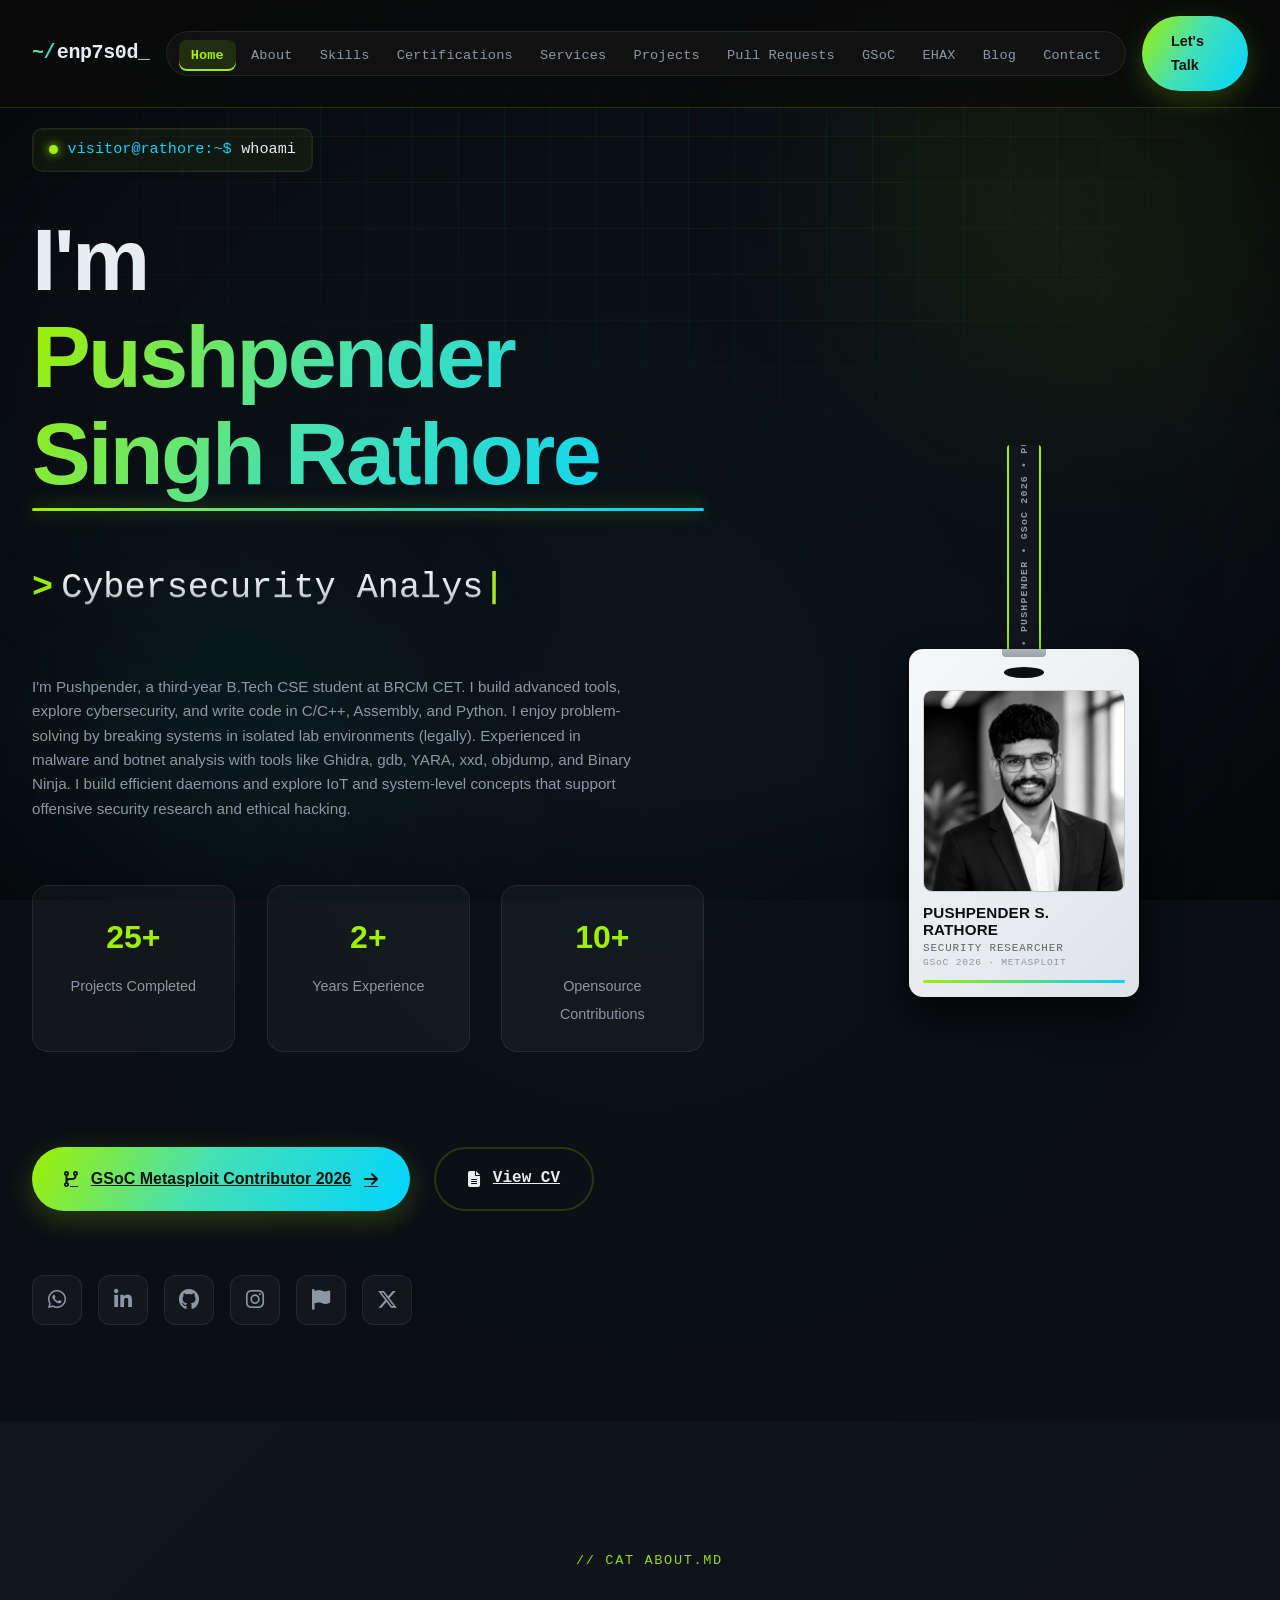
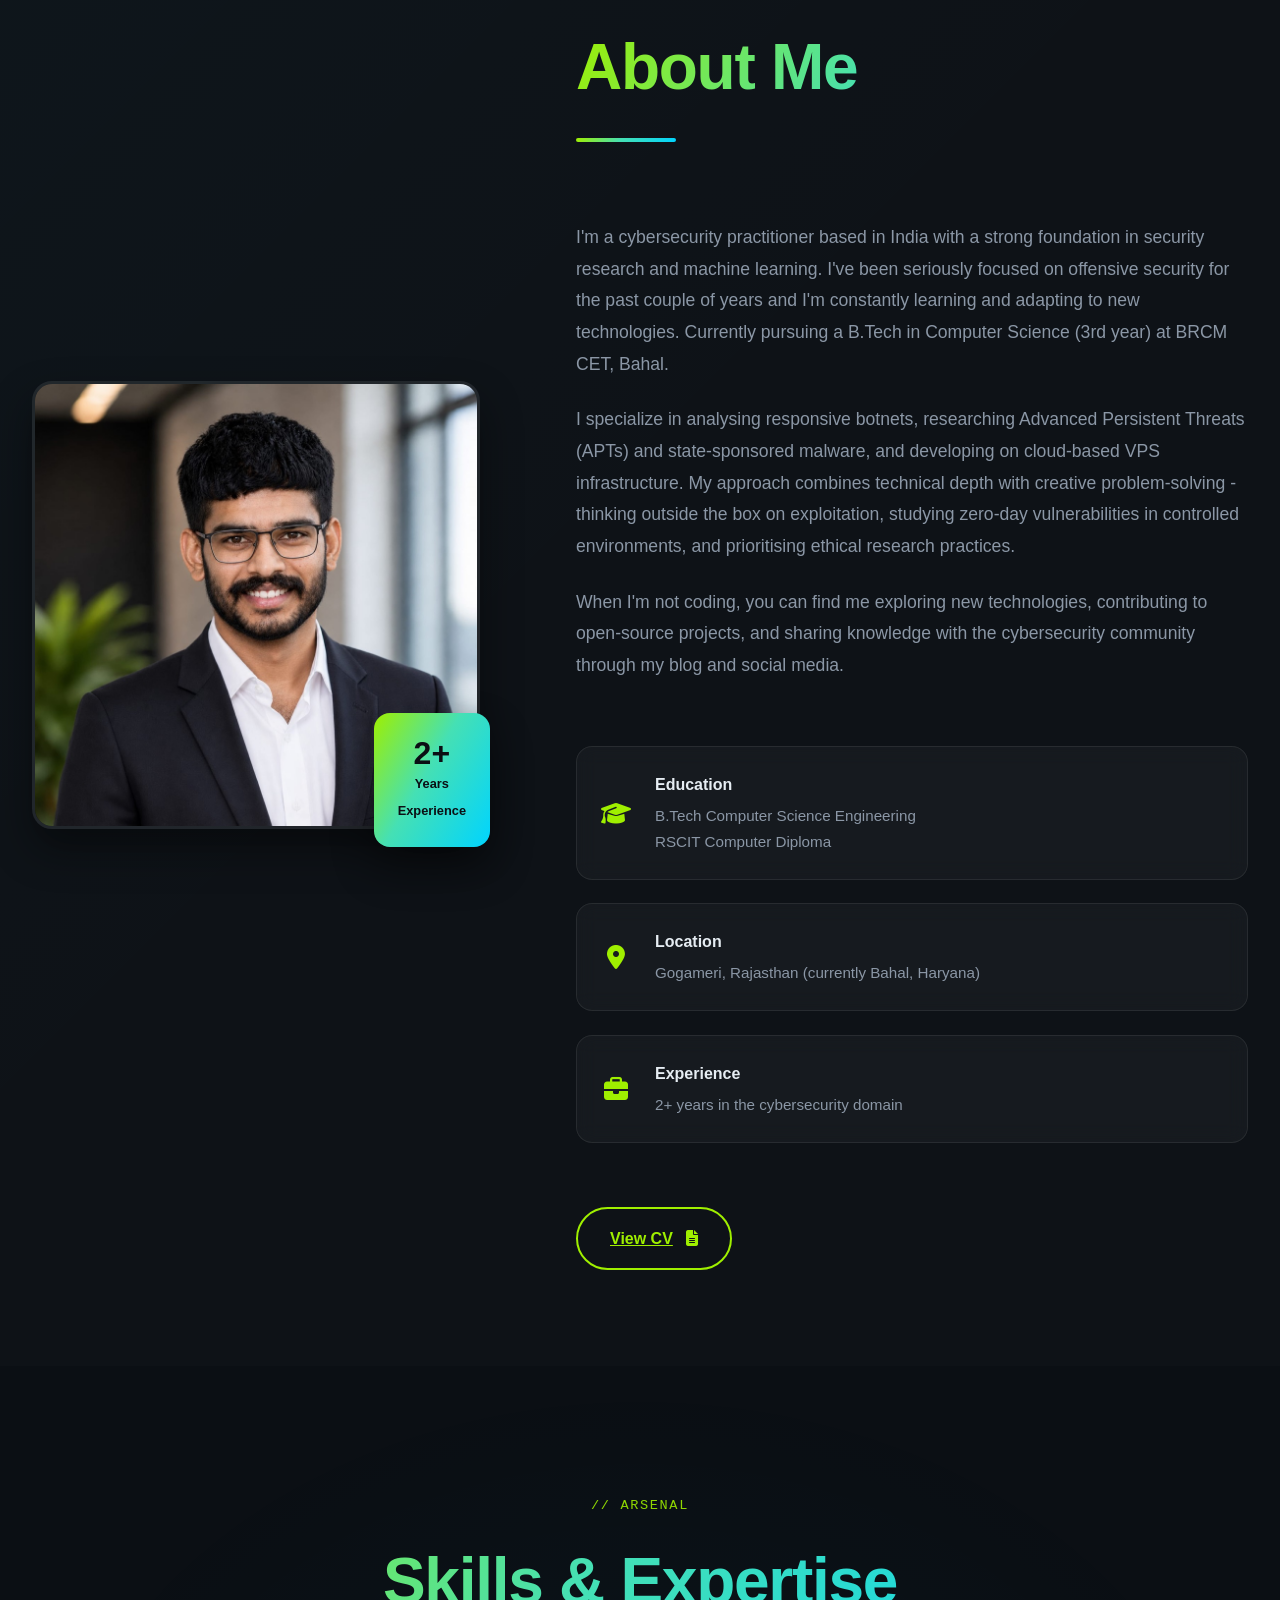
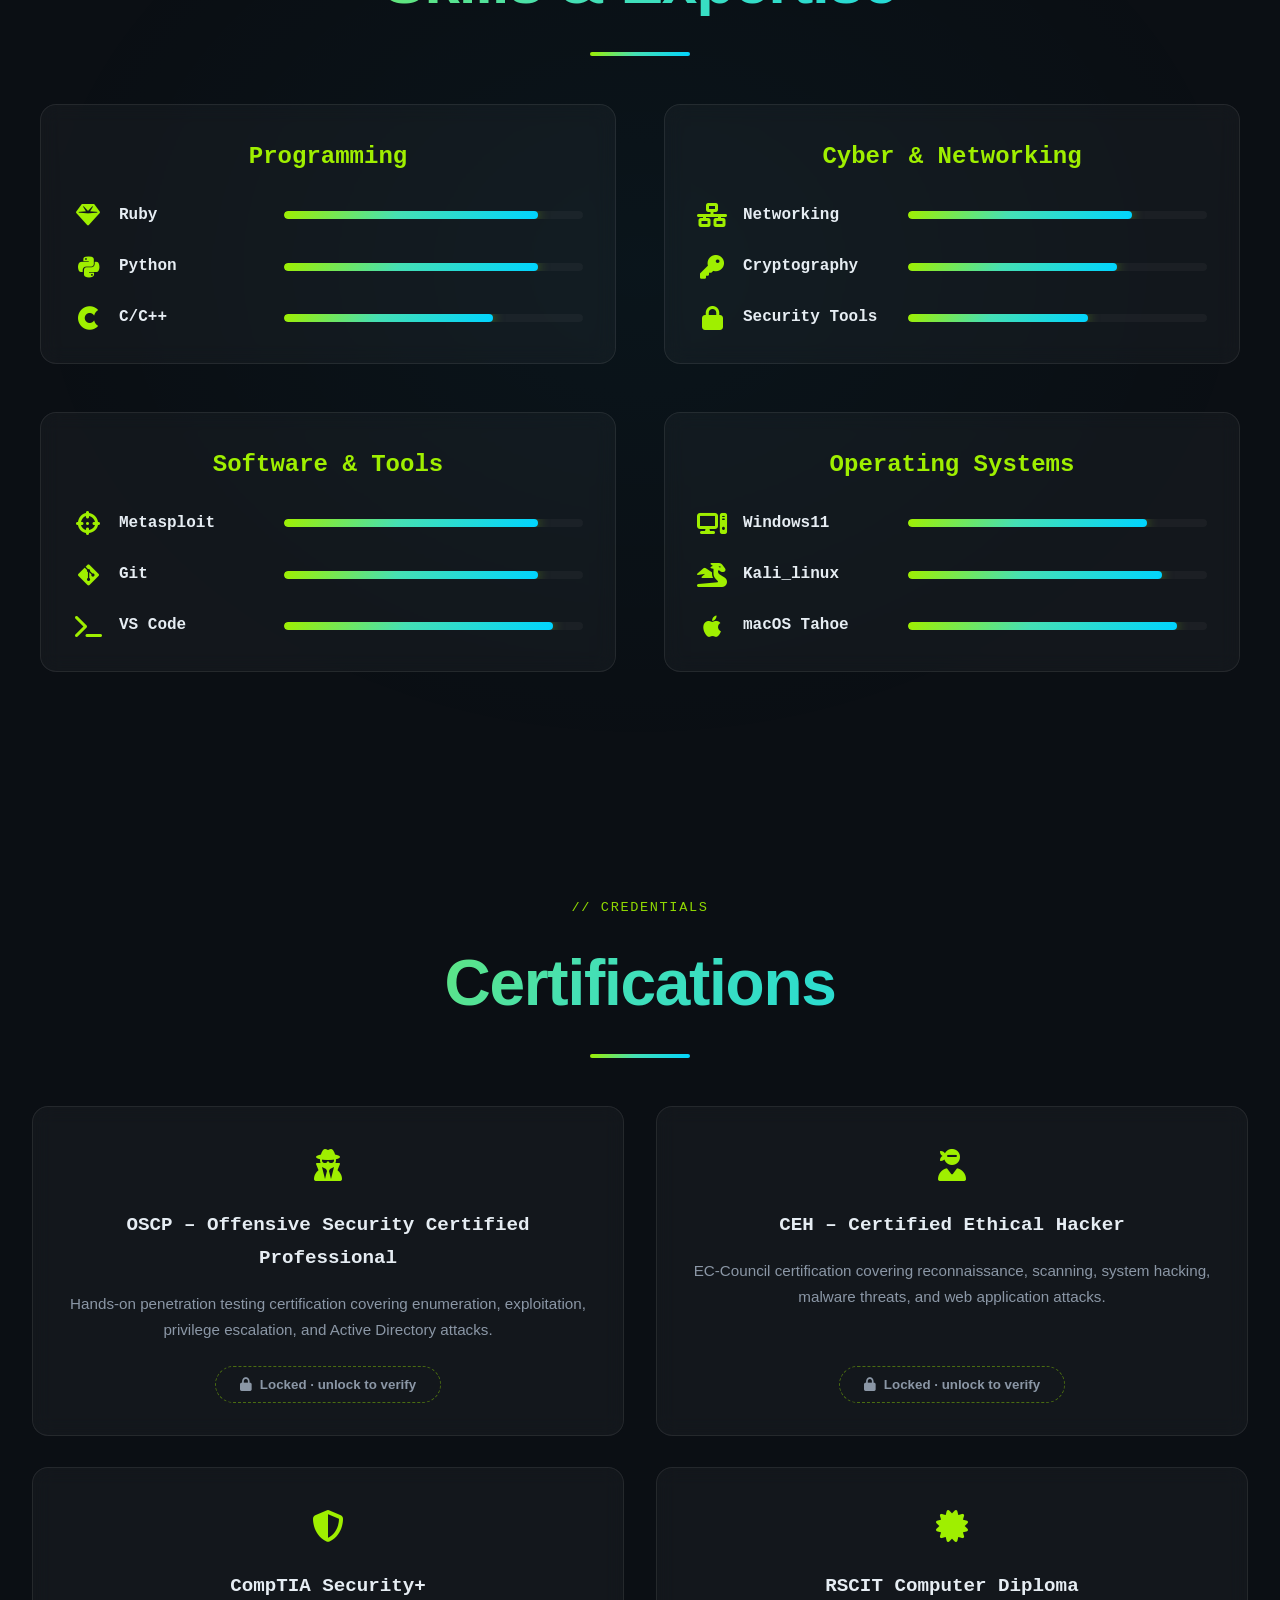
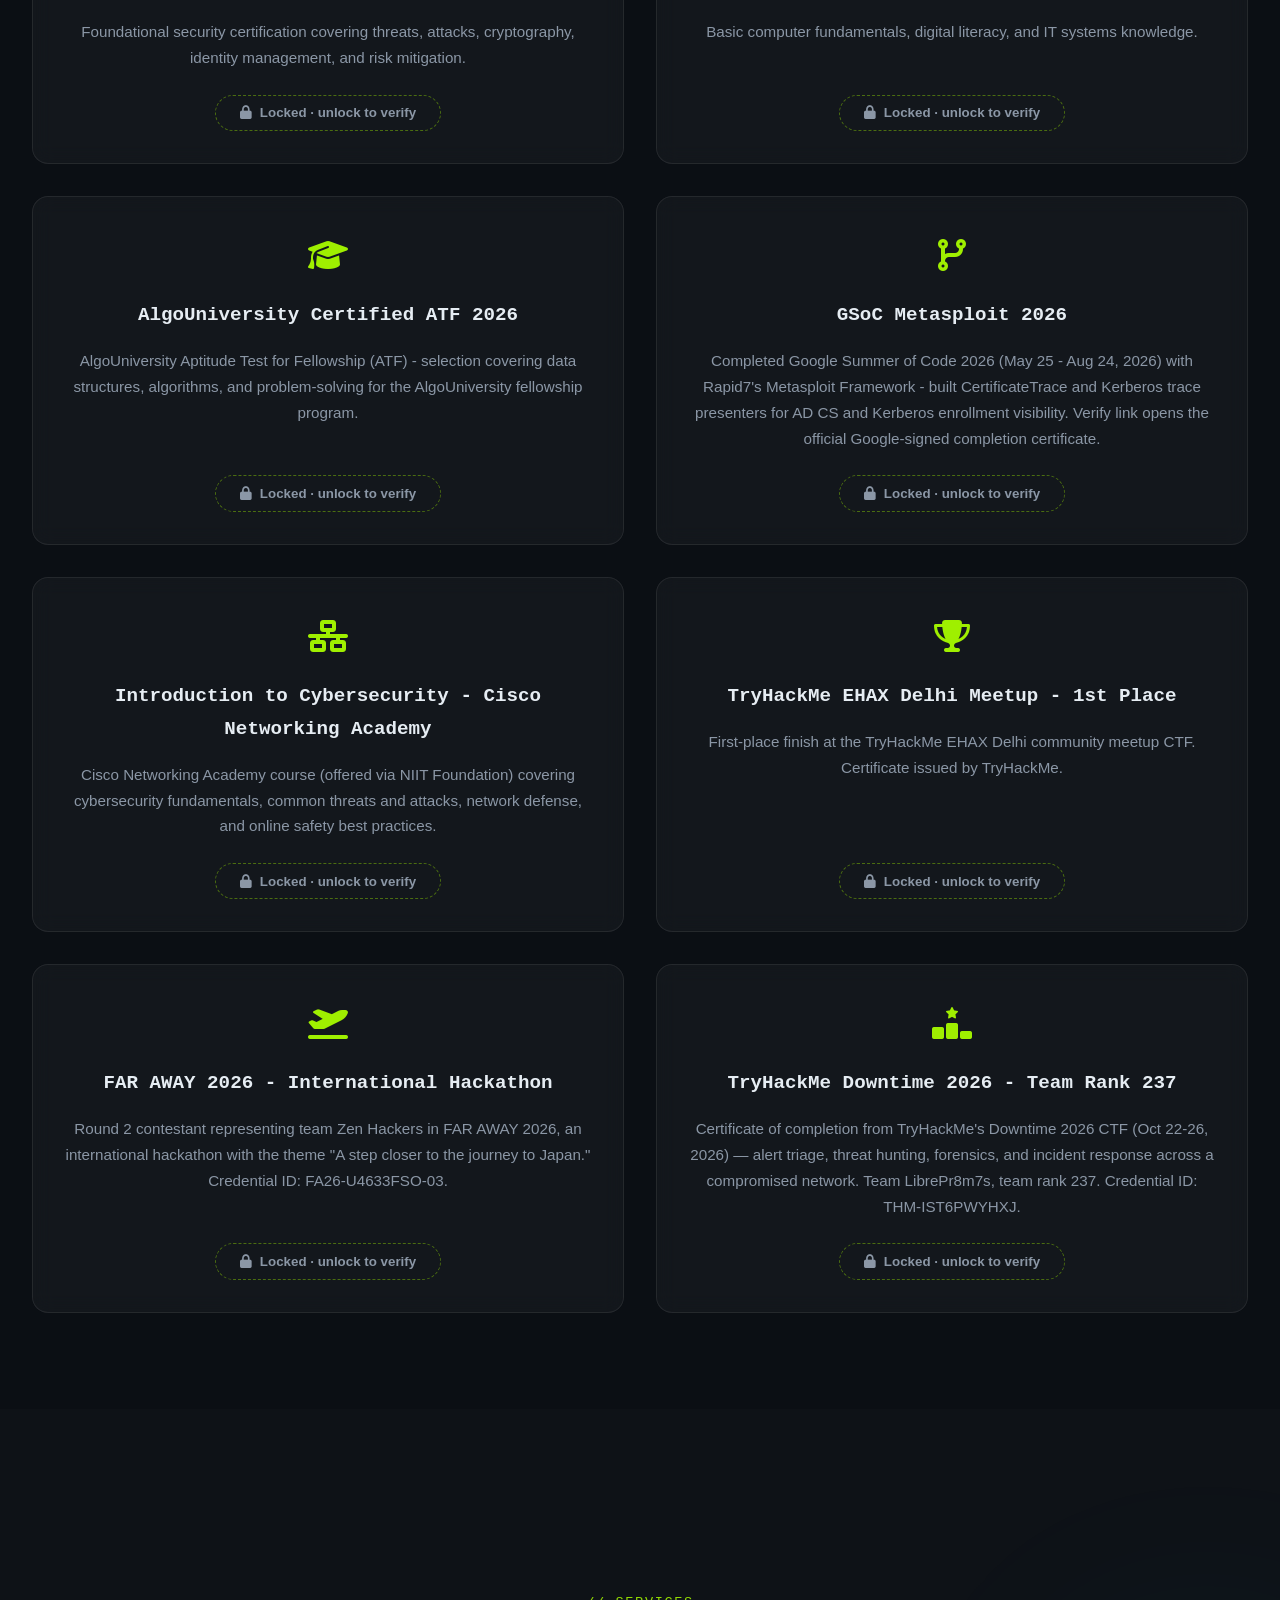
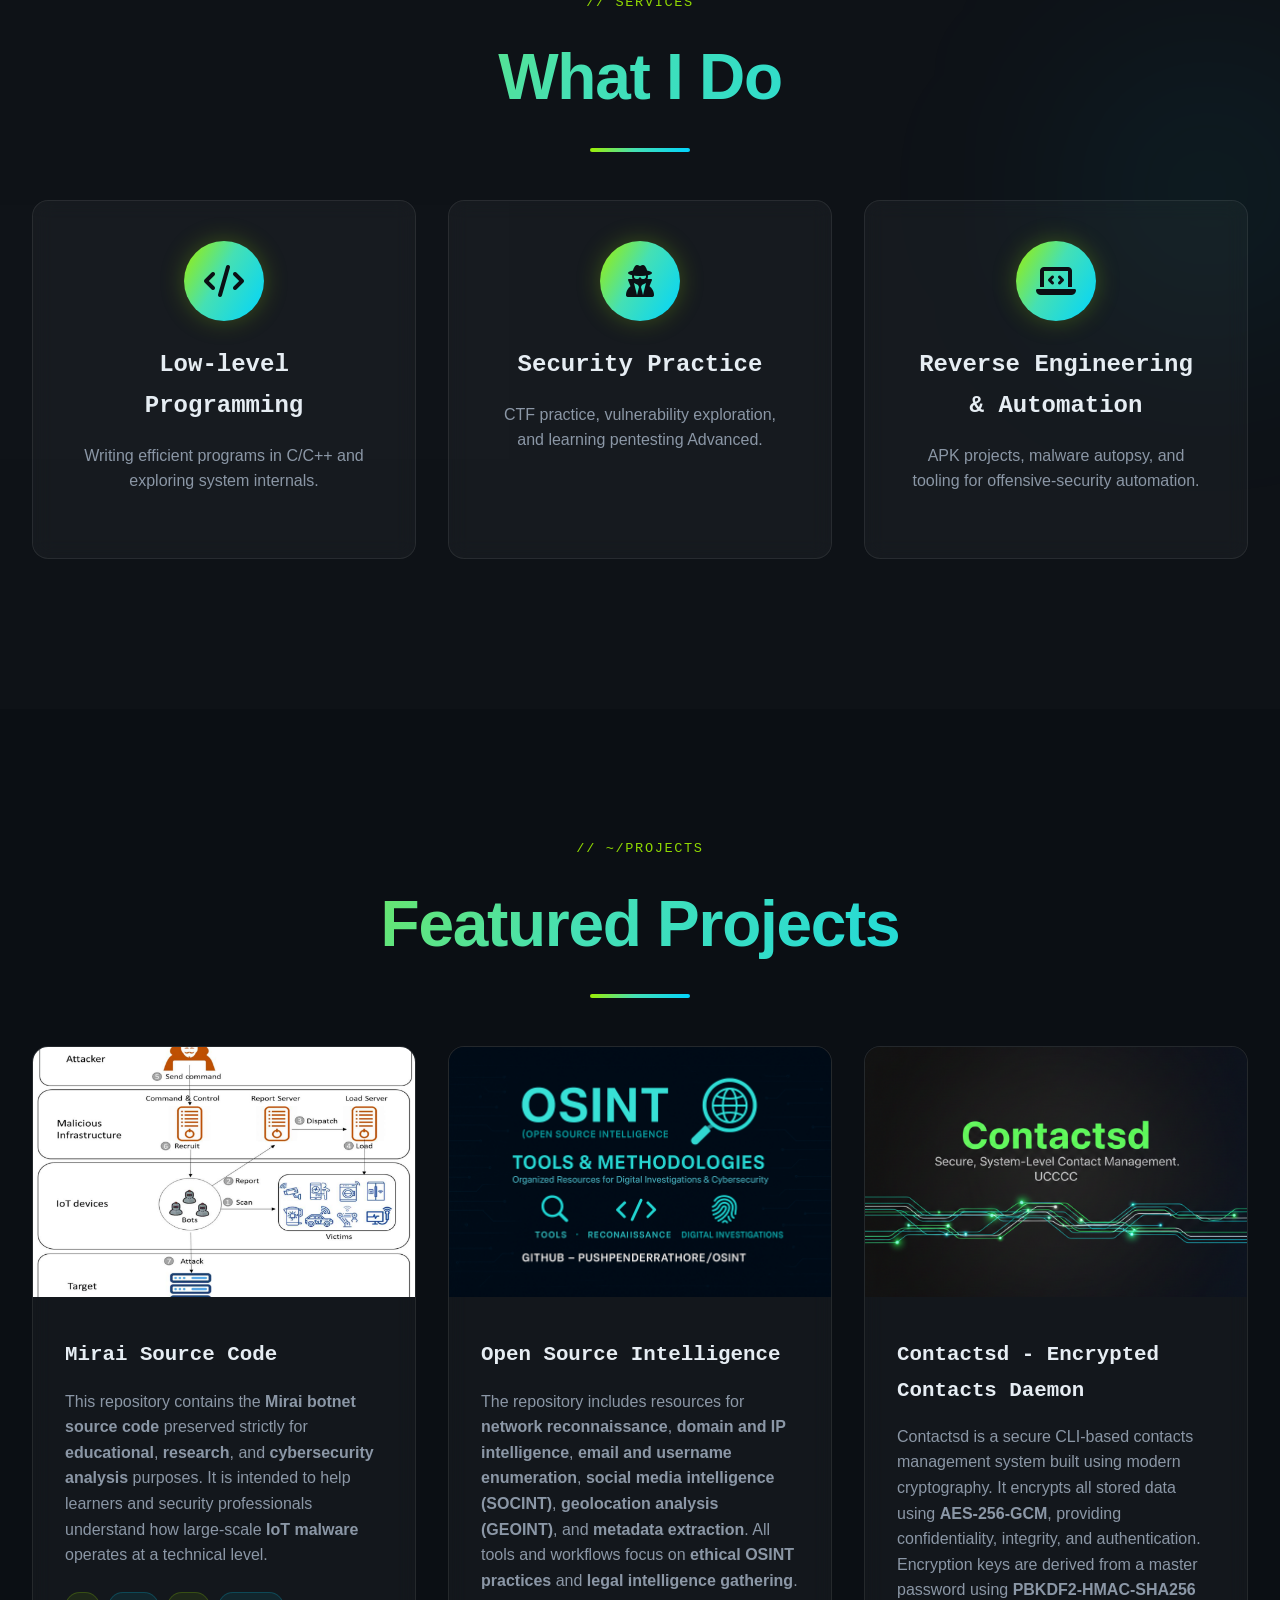
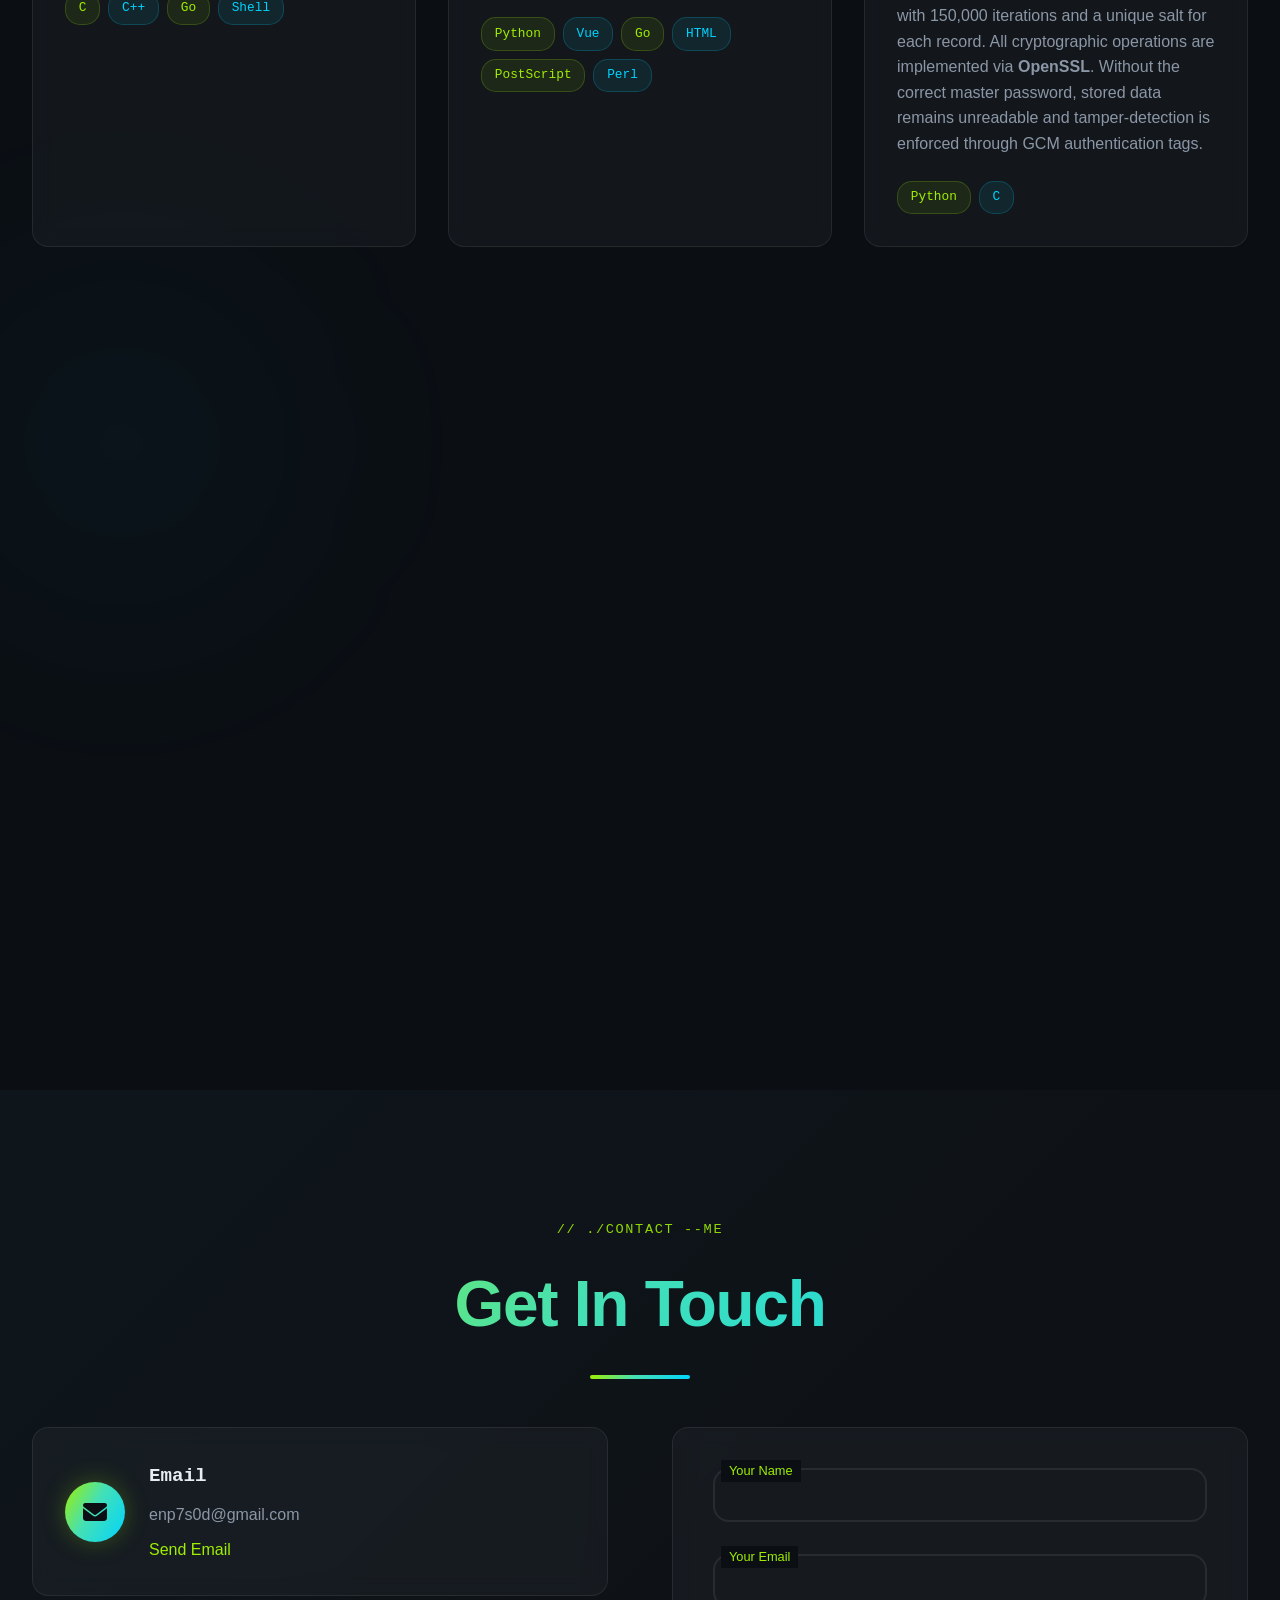
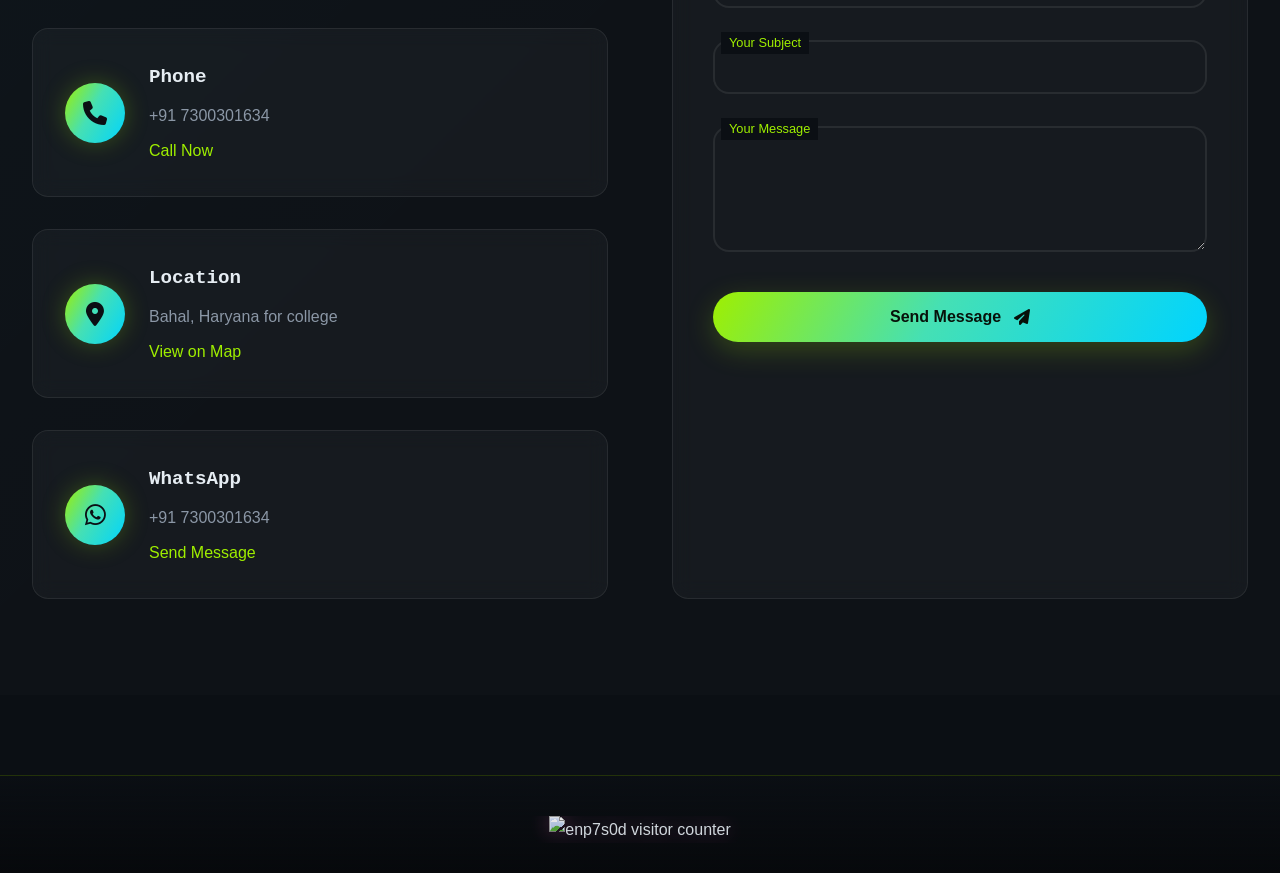
==== commit 017977ba: "Hero: replace the 3D physics badge with a static HTML/CSS ID card that tilts toward the pointer" ====
--- a/index.html
+++ b/index.html
@@ -26,7 +26,7 @@
     <link rel="preconnect" href="https://cdnjs.cloudflare.com" crossorigin>
     <link rel="stylesheet" href="https://fonts.googleapis.com/css2?family=Inter:wght@300;400;500;600;700;800;900&family=JetBrains+Mono:wght@400;500;600;700&display=swap">
     <link rel="stylesheet" href="https://cdnjs.cloudflare.com/ajax/libs/font-awesome/6.5.2/css/all.min.css">
-    <link rel="stylesheet" href="style.css?v=20261121e">
+    <link rel="stylesheet" href="style.css?v=20261121i">
 </head>
 <body>
     <!-- Preloader: dismissed inline so it can never outlive a failed script load -->
@@ -148,11 +148,19 @@
                     </div>
                      
                     <div class="home-image">
-                        <canvas id="lanyard-canvas" role="img"
-                            aria-label="An ID badge hanging from a lanyard, showing a photo of Pushpender Singh Rathore. Drag it to swing it."></canvas>
-                        <img src="images/img.jpg?v=20261121a" alt="Pushpender Singh Rathore"
-                            class="lanyard-fallback" hidden>
-                        <span class="lanyard-hint">drag the badge</span>
+                        <div class="id-badge" id="id-badge">
+                            <div class="id-strap" aria-hidden="true"><span>GSoC 2026 &bull; PUSHPENDER &bull; GSoC 2026 &bull; PUSHPENDER</span></div>
+                            <div class="id-card">
+                                <span class="id-clip" aria-hidden="true"></span>
+                                <span class="id-hole" aria-hidden="true"></span>
+                                <img class="id-photo" src="images/img.jpg?v=20261121a" alt="Pushpender Singh Rathore" width="188" height="188">
+                                <div class="id-name">PUSHPENDER S. RATHORE</div>
+                                <div class="id-role">SECURITY RESEARCHER</div>
+                                <div class="id-meta">GSoC 2026 &middot; METASPLOIT</div>
+                                <span class="id-rule" aria-hidden="true"></span>
+                                <span class="id-glare" aria-hidden="true"></span>
+                            </div>
+                        </div>
                     </div>
                 </div>
             </div>
@@ -884,24 +892,7 @@
   
   <script src="script.js"></script>
 
-  <!-- three.js for the hero lanyard, pinned so a CDN retag cannot silently
-       change the hero. The physics is solved in hero-lanyard.js, so there is
-       no engine here. If any of this fails to load, hero-lanyard.js falls back
-       to the static photo. -->
-  <script type="importmap">
-  {
-    "imports": {
-      "three": "https://cdn.jsdelivr.net/npm/three@0.185.1/build/three.module.js",
-      "three/addons/": "https://cdn.jsdelivr.net/npm/three@0.185.1/examples/jsm/",
-      "meshline": "https://cdn.jsdelivr.net/npm/meshline@3.3.1/dist/index.js"
-    }
-  }
-  </script>
-  <!-- async: a module script is deferred by default and would otherwise hold
-       up DOMContentLoaded, which is where script.js does all of its work. -->
-  <!-- Versioned so a deploy is never masked by GitHub Pages' 10-minute JS
-       cache; bump this whenever hero-lanyard.js changes. -->
-  <script type="module" src="hero-lanyard.js?v=20261121g" async></script>
+  <script src="hero-badge.js?v=20261121i" defer></script>
   
   <footer class="site-footer">
   <div class="footer-counter">
--- a/style.css
+++ b/style.css
@@ -2393,74 +2393,114 @@
     align-items: flex-start;
 }
 
-#lanyard-canvas {
+/* Hero ID badge: plain HTML/CSS, tilts toward the pointer (hero-badge.js).
+   No WebGL or physics, so it behaves the same in every browser. */
+.home-image { perspective: 1100px; }
+
+.id-badge {
+    --rx: 0deg; --ry: 0deg;
+    width: 230px;
+    margin: -10px auto 0;
+    display: flex;
+    flex-direction: column;
+    align-items: center;
+    transform-origin: 50% 0;
+    transform: rotateX(var(--rx)) rotateY(var(--ry));
+    transition: transform 0.18s ease-out;
+    animation: id-sway 6s ease-in-out infinite;
+    will-change: transform;
+}
+.id-badge.is-tilting { animation: none; }
+
+@keyframes id-sway {
+    0%, 100% { transform: rotateZ(-1.6deg) rotateY(-4deg); }
+    50%      { transform: rotateZ(1.6deg)  rotateY(4deg); }
+}
+
+.id-strap {
+    width: 34px;
+    height: 210px;
+    border-radius: 3px 3px 0 0;
+    background: linear-gradient(90deg, #9fef00 0 2px, #12171d 2px calc(100% - 2px), #9fef00 calc(100% - 2px));
+    overflow: hidden;
+    position: relative;
+}
+.id-strap span {
+    position: absolute;
+    top: 50%; left: 50%;
+    white-space: nowrap;
+    transform: translate(-50%, -50%) rotate(-90deg);
+    font: 600 0.62rem var(--font-mono);
+    letter-spacing: 0.12em;
+    color: rgba(255, 255, 255, 0.55);
+}
+
+.id-card {
+    position: relative;
+    width: 230px;
+    margin-top: -6px;
+    padding: 14px;
+    border-radius: 14px;
+    background: linear-gradient(135deg, #f7f8fa, #dfe3e8);
+    box-shadow: var(--shadow-card), 0 18px 40px rgba(0, 0, 0, 0.45);
+    color: #0b0f14;
+    overflow: hidden;
+}
+.id-clip {
+    position: absolute;
+    top: -14px; left: 50%;
+    width: 44px; height: 22px;
+    transform: translateX(-50%);
+    border-radius: 6px 6px 4px 4px;
+    background: linear-gradient(#cfd6dd, #98a2ac);
+}
+.id-hole {
+    display: block;
+    width: 40px; height: 11px;
+    margin: 4px auto 12px;
+    border-radius: 50%;
+    background: #0b0f14;
+}
+.id-photo {
+    display: block;
     width: 100%;
-    height: 560px;
+    height: auto;
+    aspect-ratio: 1 / 1;
+    object-fit: cover;
+    border-radius: 9px;
+    filter: grayscale(1) contrast(1.08);
+    border: 1px solid rgba(0, 0, 0, 0.14);
+}
+.id-name { margin-top: 12px; font: 700 0.95rem Inter, sans-serif; letter-spacing: 0.01em; }
+.id-role { margin-top: 4px; font: 500 0.68rem var(--font-mono); color: #5b6675; letter-spacing: 0.08em; }
+.id-meta { margin-top: 3px; font: 500 0.6rem var(--font-mono); color: #8b97a6; letter-spacing: 0.08em; }
+.id-rule {
     display: block;
-    cursor: grab;
-    touch-action: pan-y;      /* vertical page scroll survives over the canvas */
-    margin-top: -40px;
-}
-
-/* Two-column layout only: let the canvas bleed 90px into the column gap and
-   the page margin on each side, so a hard swing is not sliced off at the edge
-   of the (narrow) column. The 6rem gap keeps it clear of the hero text, and
-   .home clips any overflow. Stacked layouts keep the plain width. */
-@media (min-width: 969px) {
-    #lanyard-canvas {
-        width: calc(100% + 180px);
-        max-width: none;
-        margin-left: -90px;
-        margin-right: -90px;
-    }
-}
-
-#lanyard-canvas.is-grabbing {
-    cursor: grabbing;
-}
-
-.lanyard-hint {
+    height: 3px;
+    margin-top: 12px;
+    border-radius: 2px;
+    background: linear-gradient(90deg, #9fef00, #00d4ff);
+}
+.id-glare {
     position: absolute;
-    bottom: 6px;
-    left: 50%;
-    transform: translateX(-50%);
-    font-family: var(--font-mono);
-    font-size: 0.7rem;
-    color: var(--text-muted);
-    letter-spacing: 0.08em;
-    opacity: 0.65;
+    inset: 0;
     pointer-events: none;
-    white-space: nowrap;
-}
+    background: radial-gradient(circle at var(--gx, 30%) var(--gy, 20%), rgba(255, 255, 255, 0.35), transparent 55%);
+    opacity: 0;
+    transition: opacity 0.2s ease-out;
+}
+.id-badge.is-tilting .id-glare { opacity: 1; }
 
 @media (max-width: 768px) {
-    .home-image {
-        min-height: 420px;
-    }
-
-    #lanyard-canvas {
-        height: 440px;
-        margin-top: -20px;
-    }
+    .id-badge { width: 200px; }
+    .id-card { width: 200px; }
+    .id-strap { height: 150px; }
 }
 
 @media (prefers-reduced-motion: reduce) {
+    .id-badge { animation: none; transition: none; }
     .preloader-text { animation: none; opacity: 1; }
     .preloader-bar  { animation-duration: 0.01s; }
     #rotating-profession { animation: none; }
 }
 
-/* Shown only if three.js / Rapier fail to load or WebGL is unavailable */
-.lanyard-fallback {
-    width: 100%;
-    max-width: 300px;
-    height: auto;
-    align-self: center;
-    border-radius: 16px;
-    filter: grayscale(1) contrast(1.08);
-    box-shadow: var(--shadow-card);
-}
-
-.lanyard-fallback[hidden] {
-    display: none;
-}
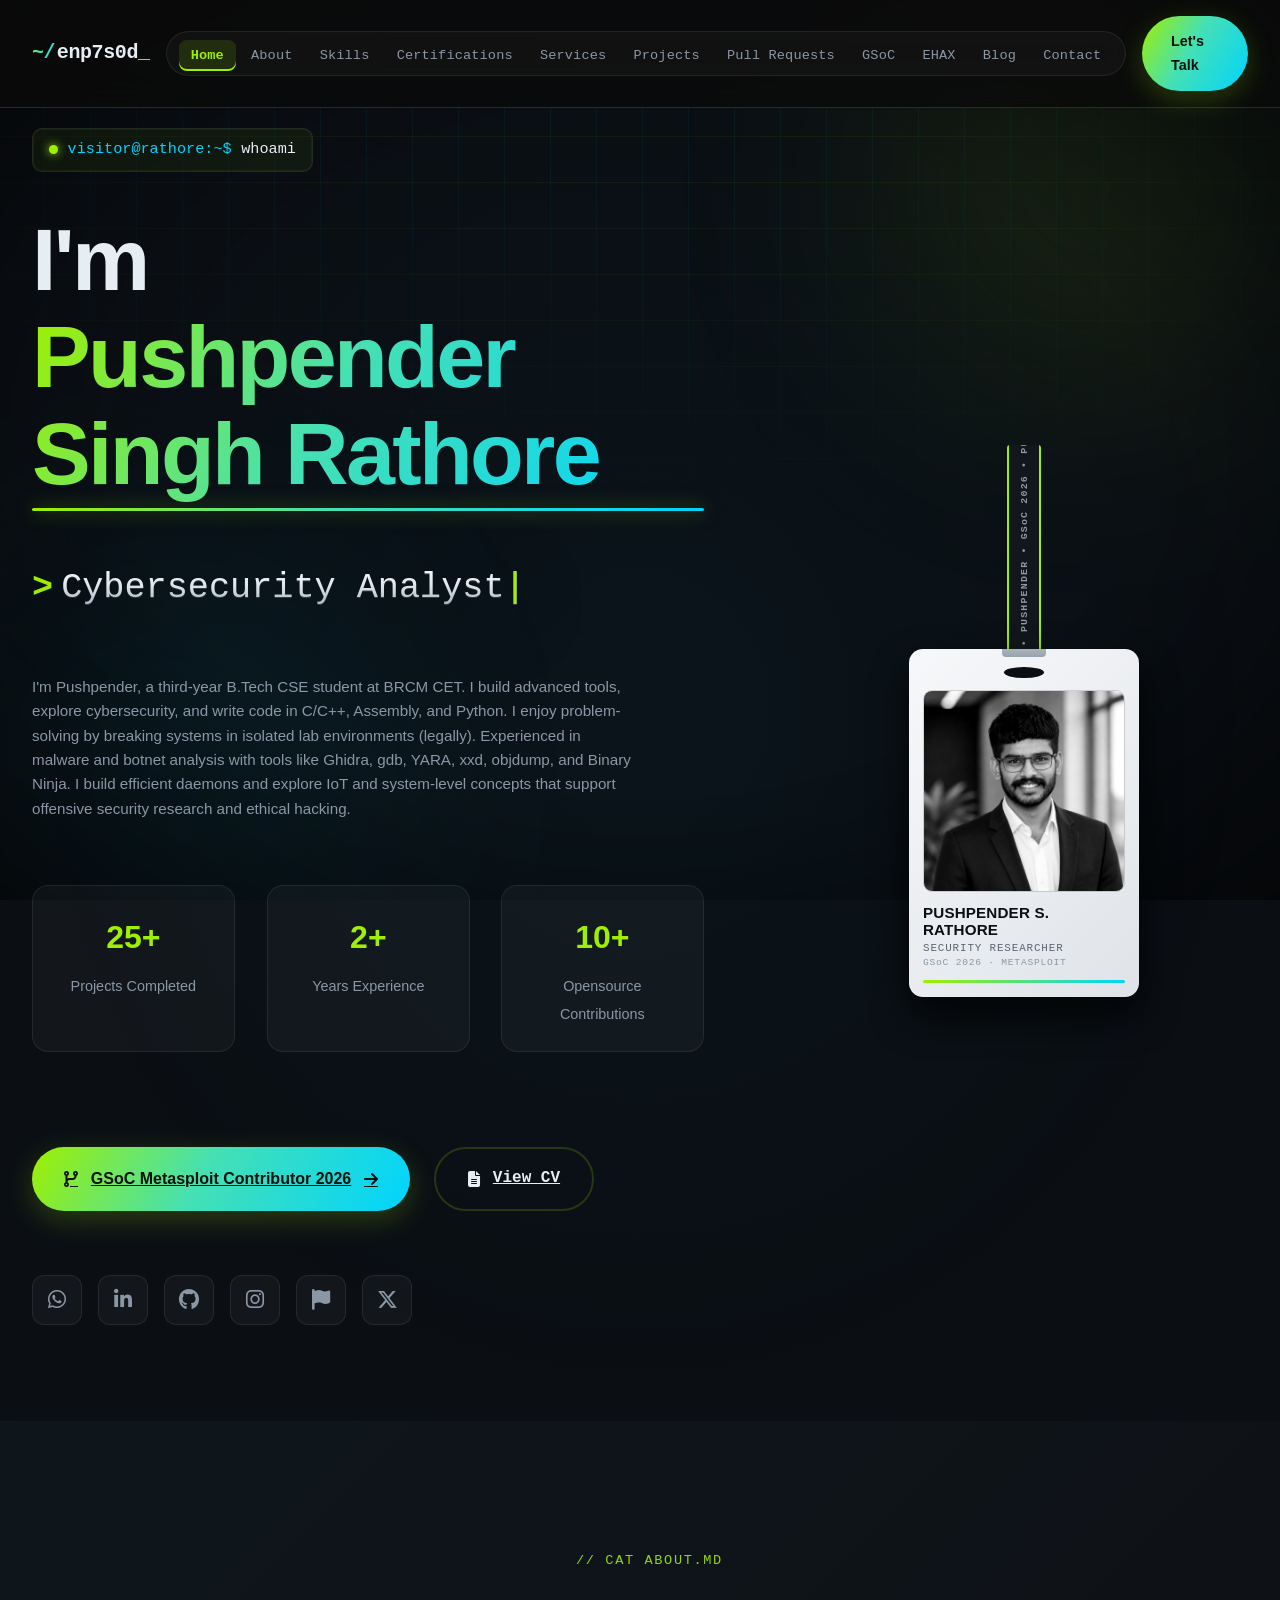
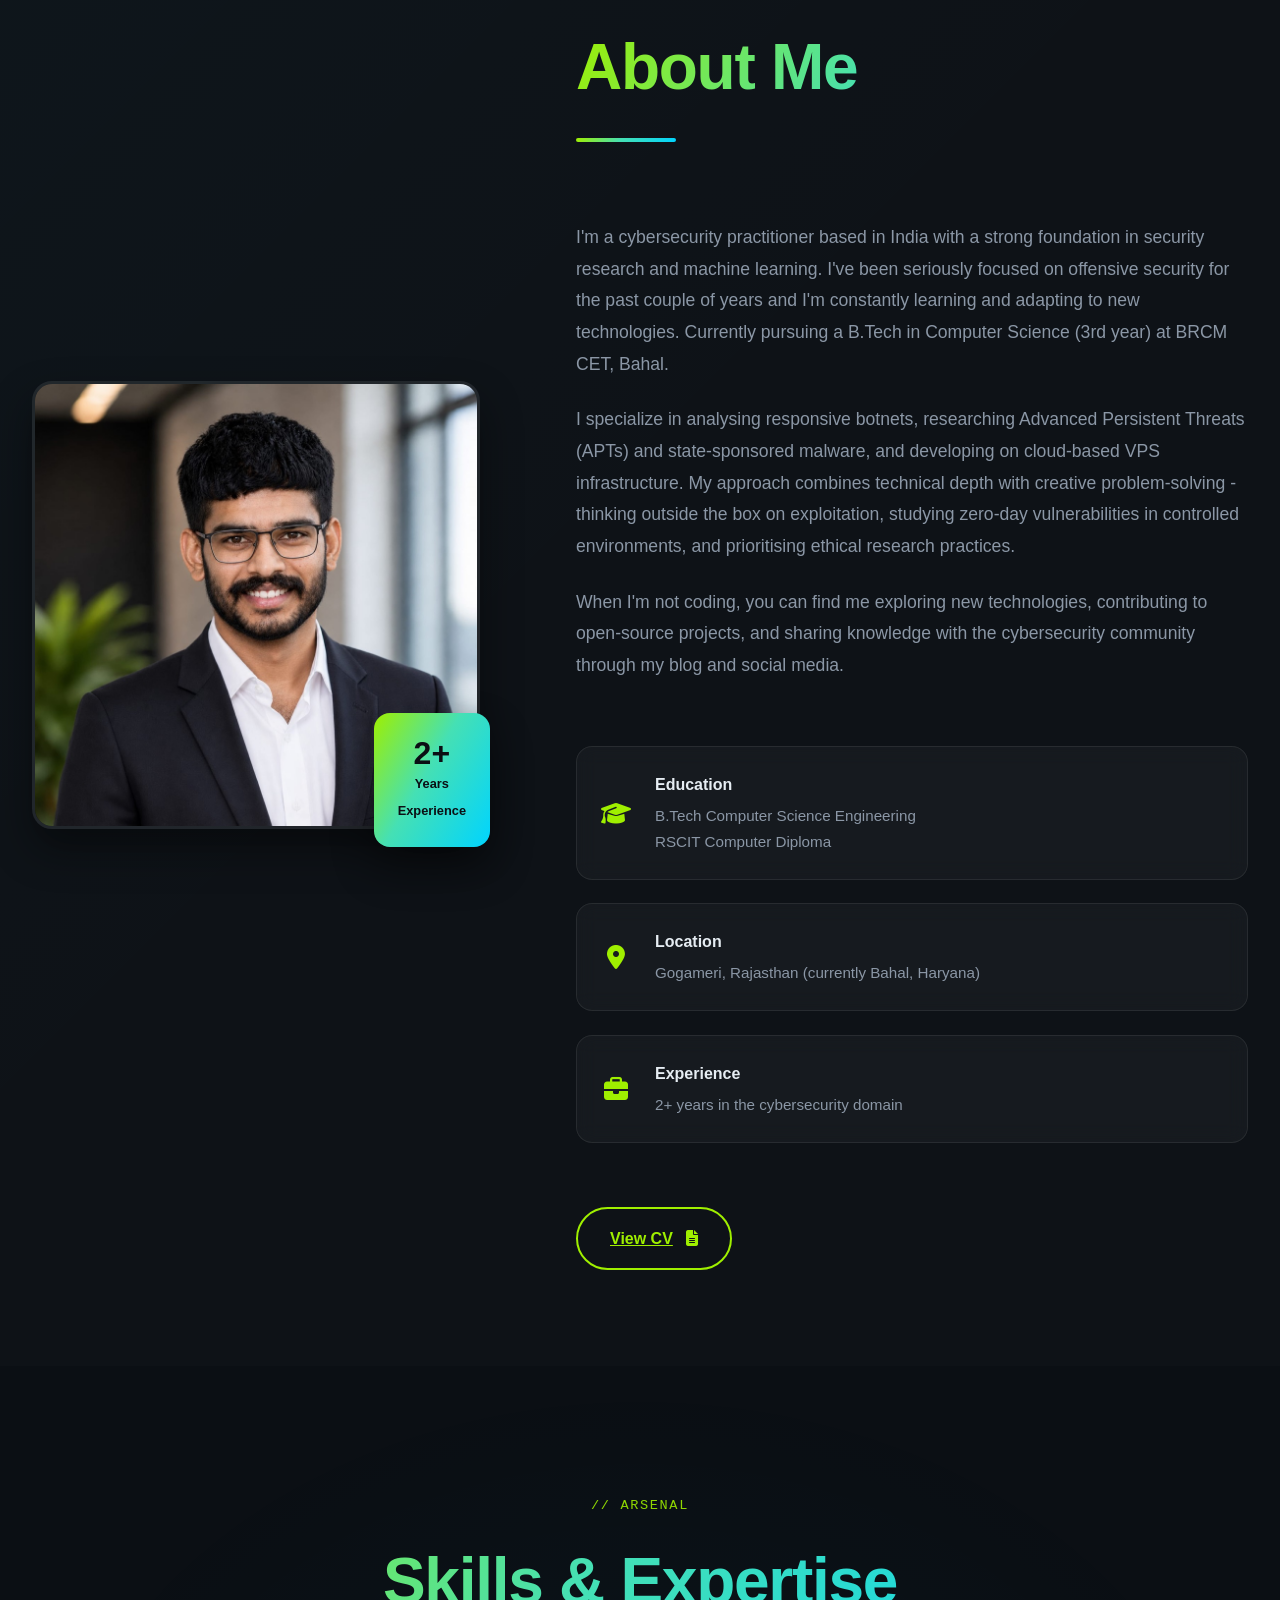
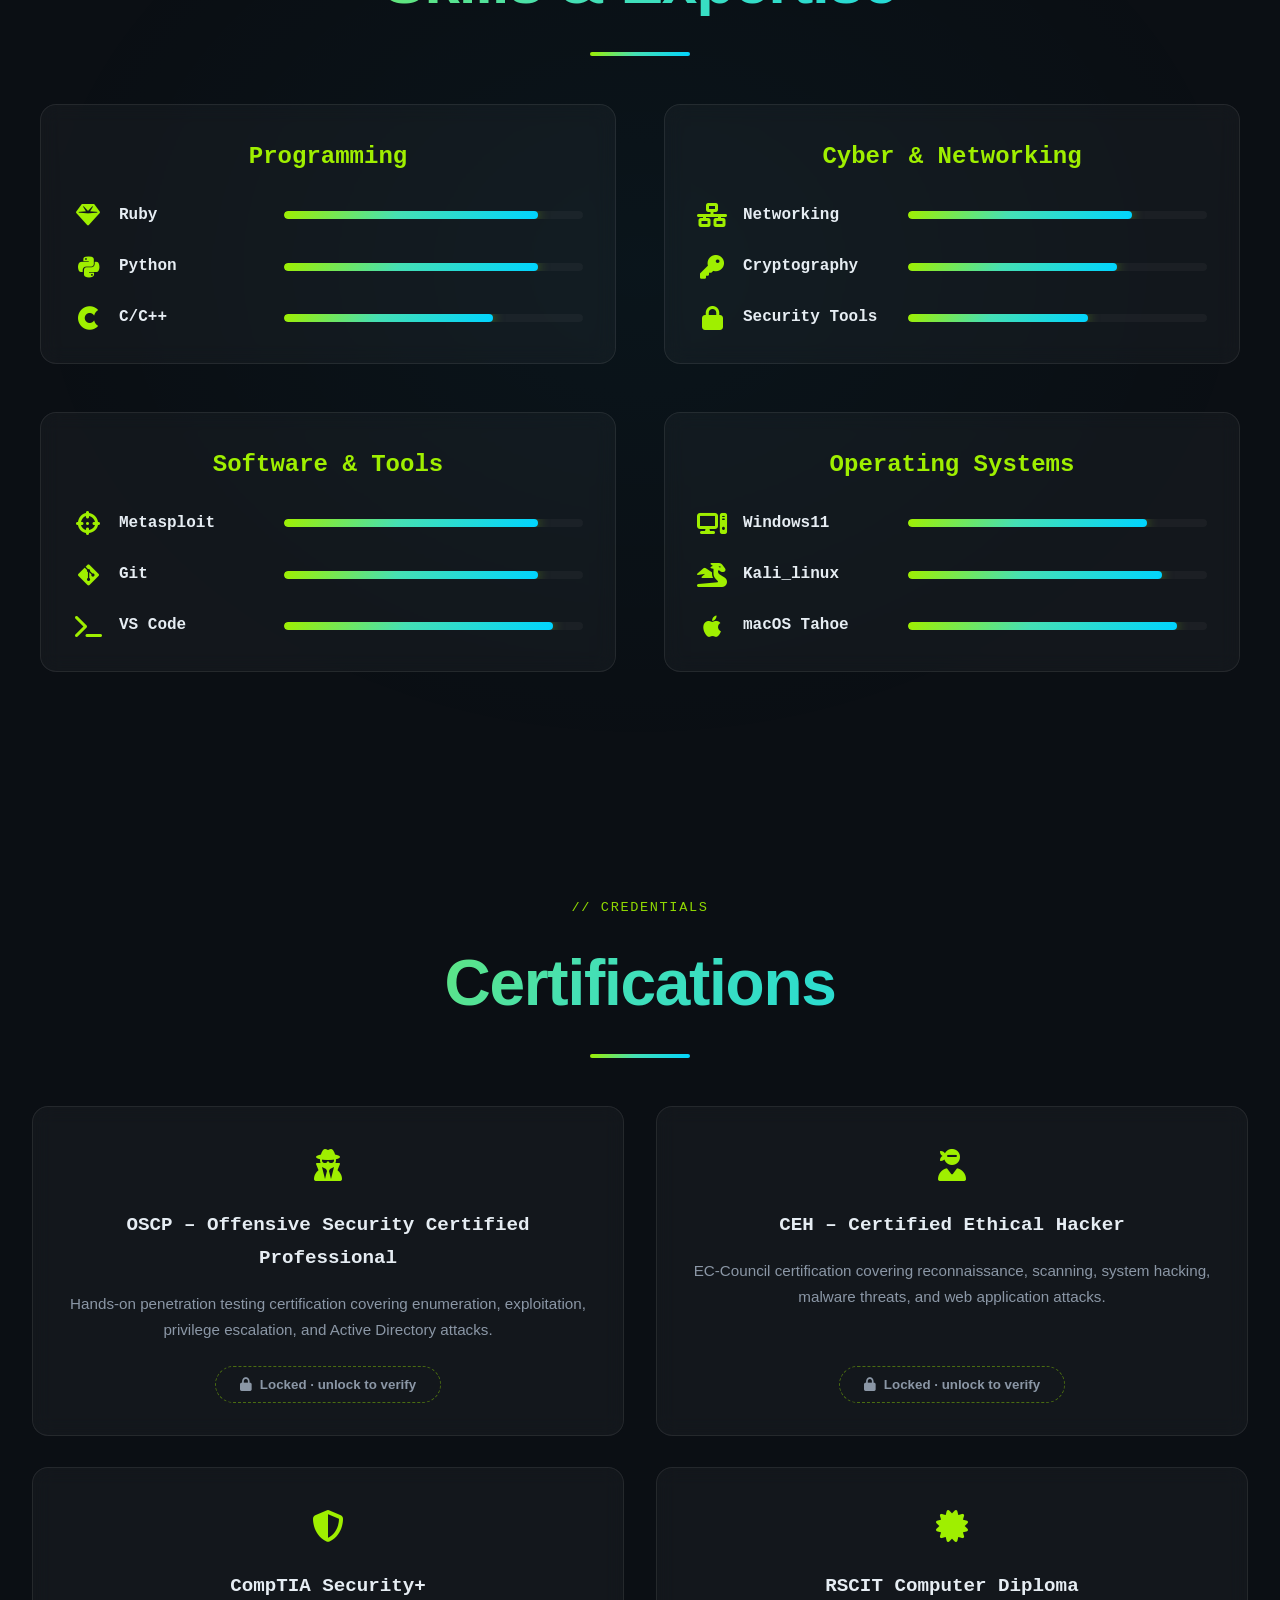
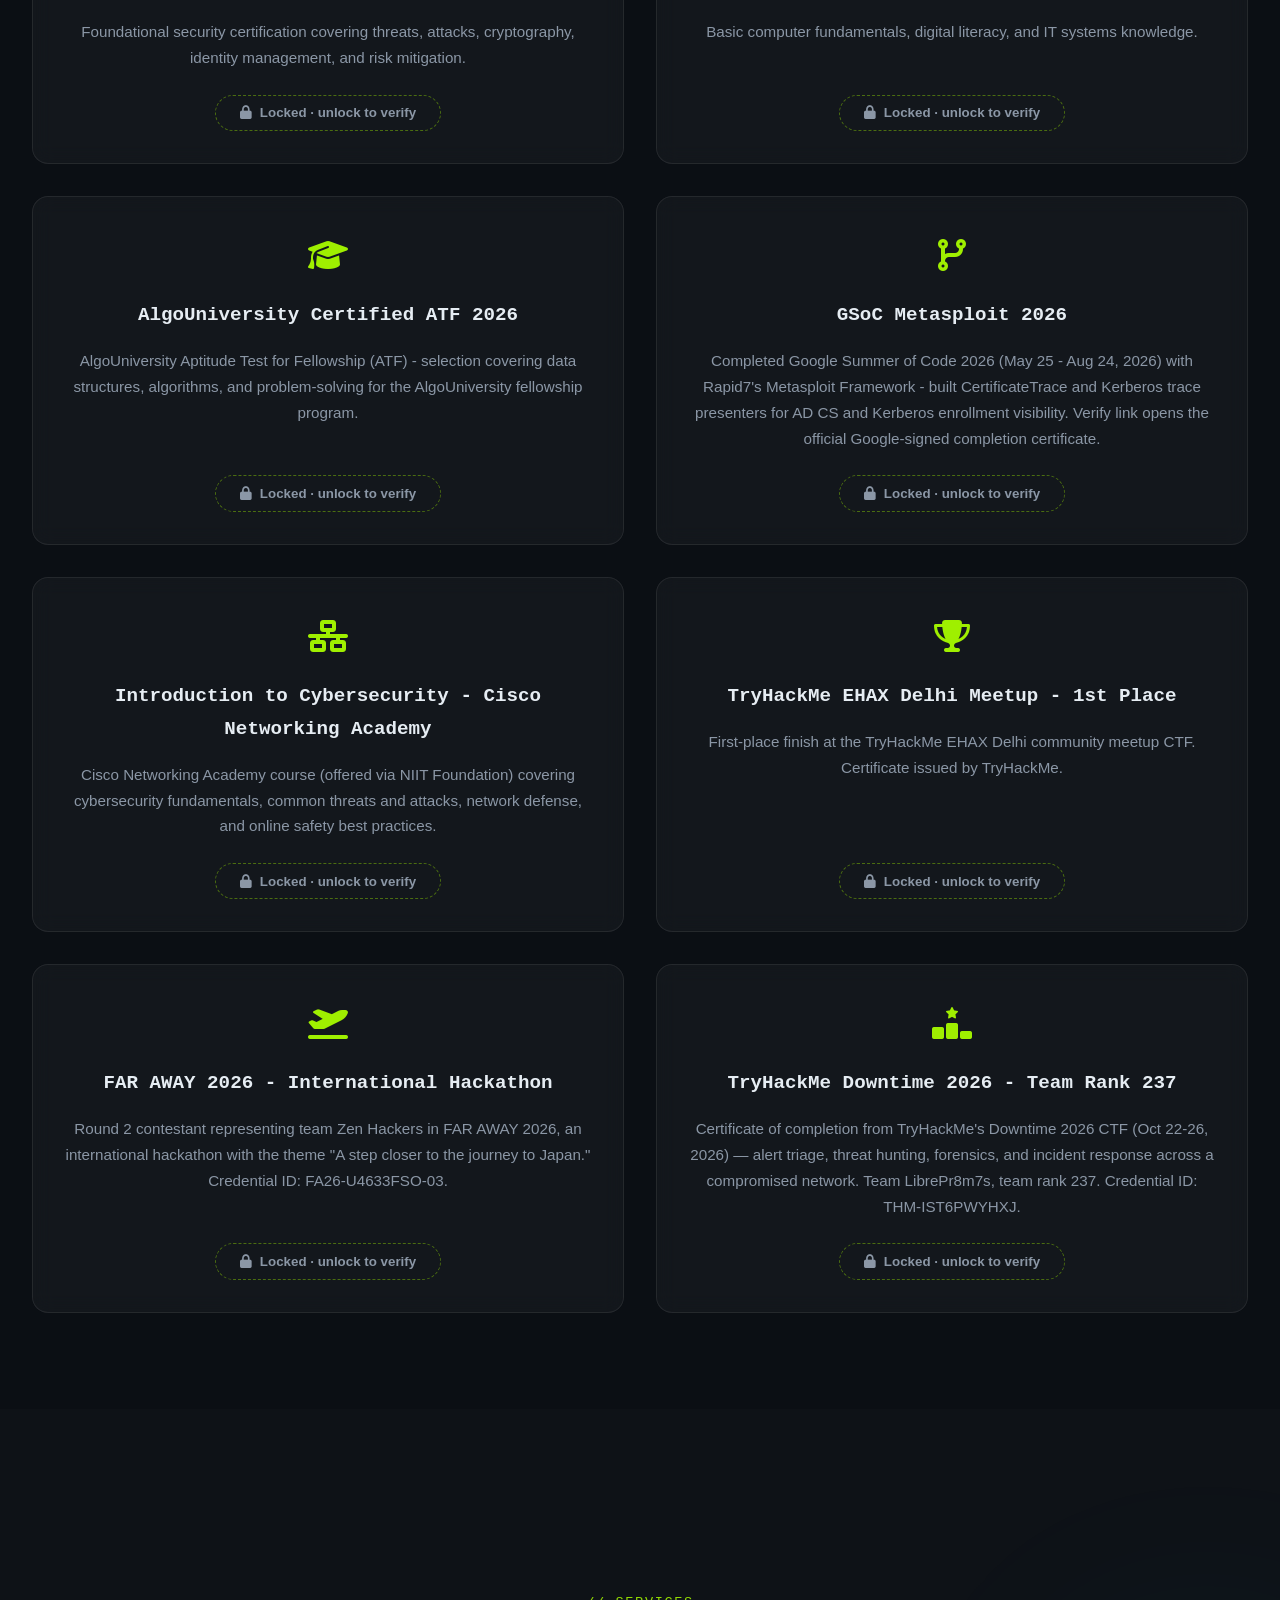
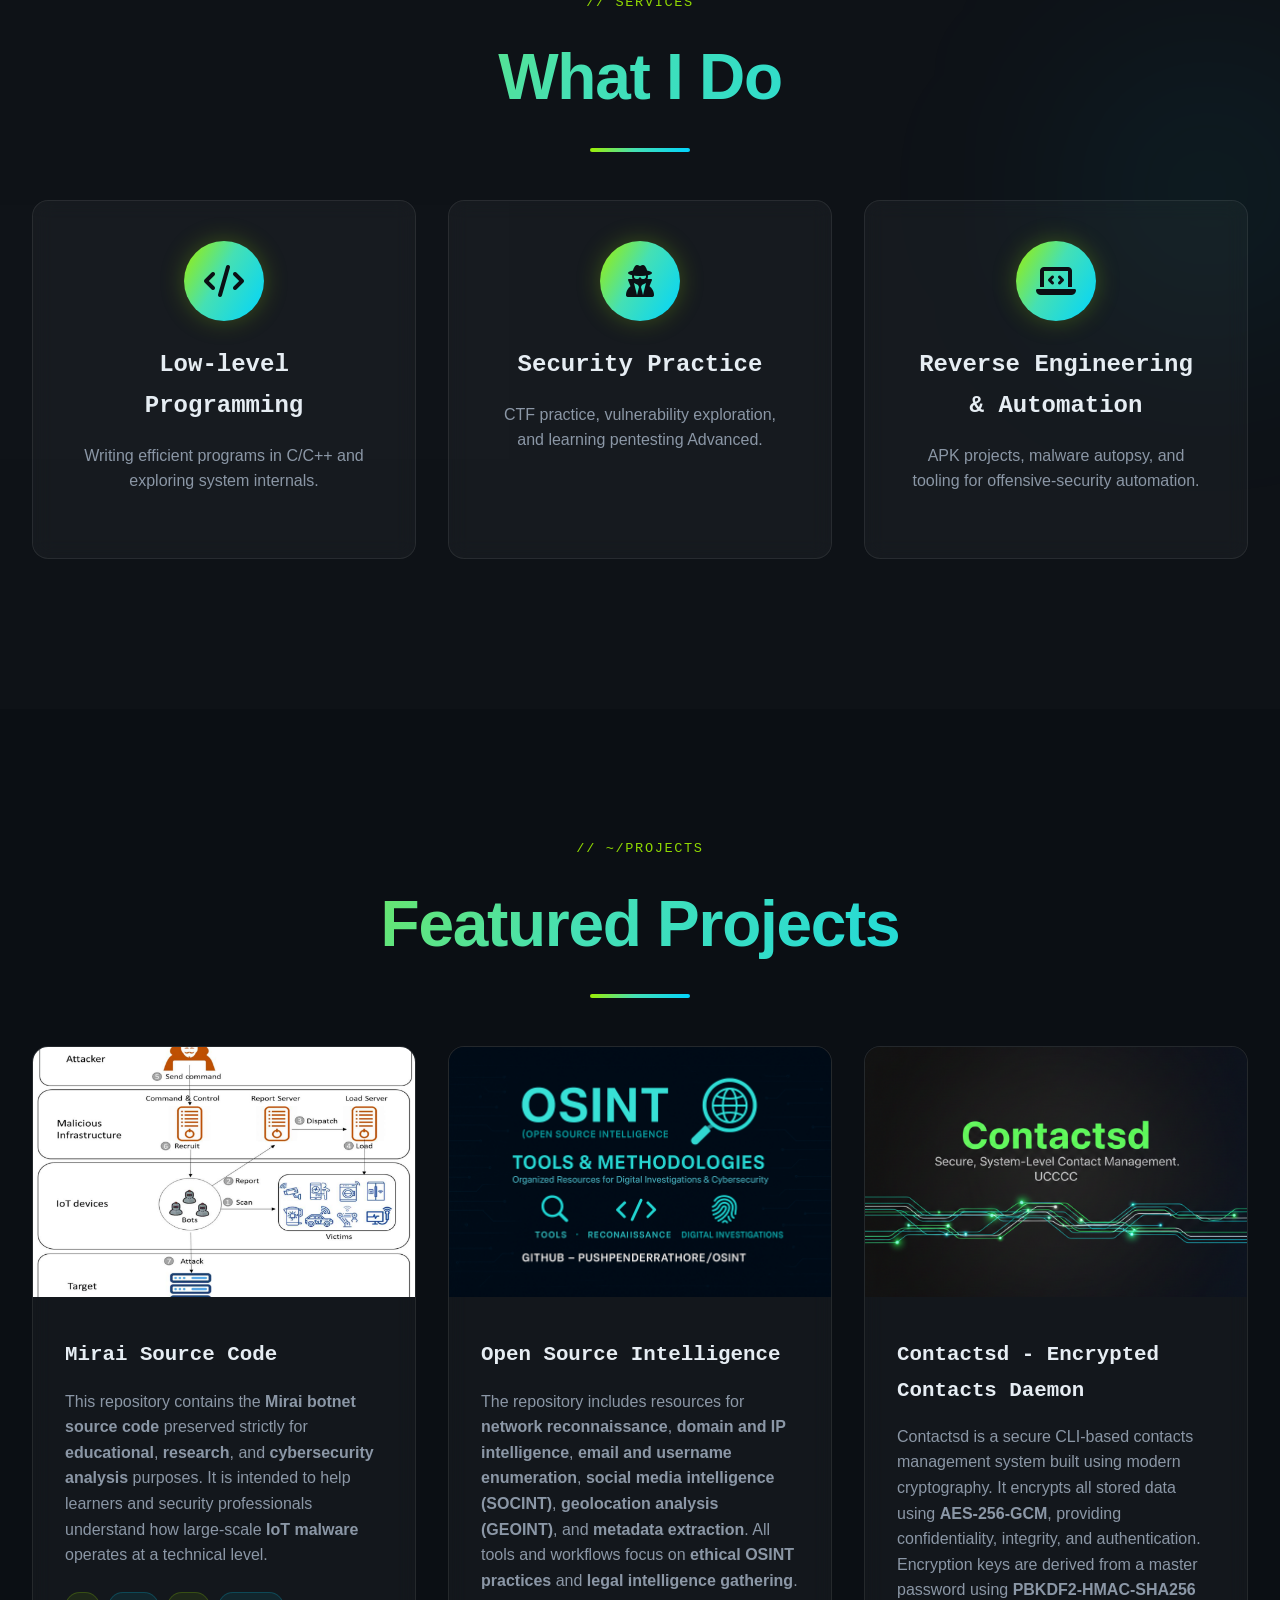
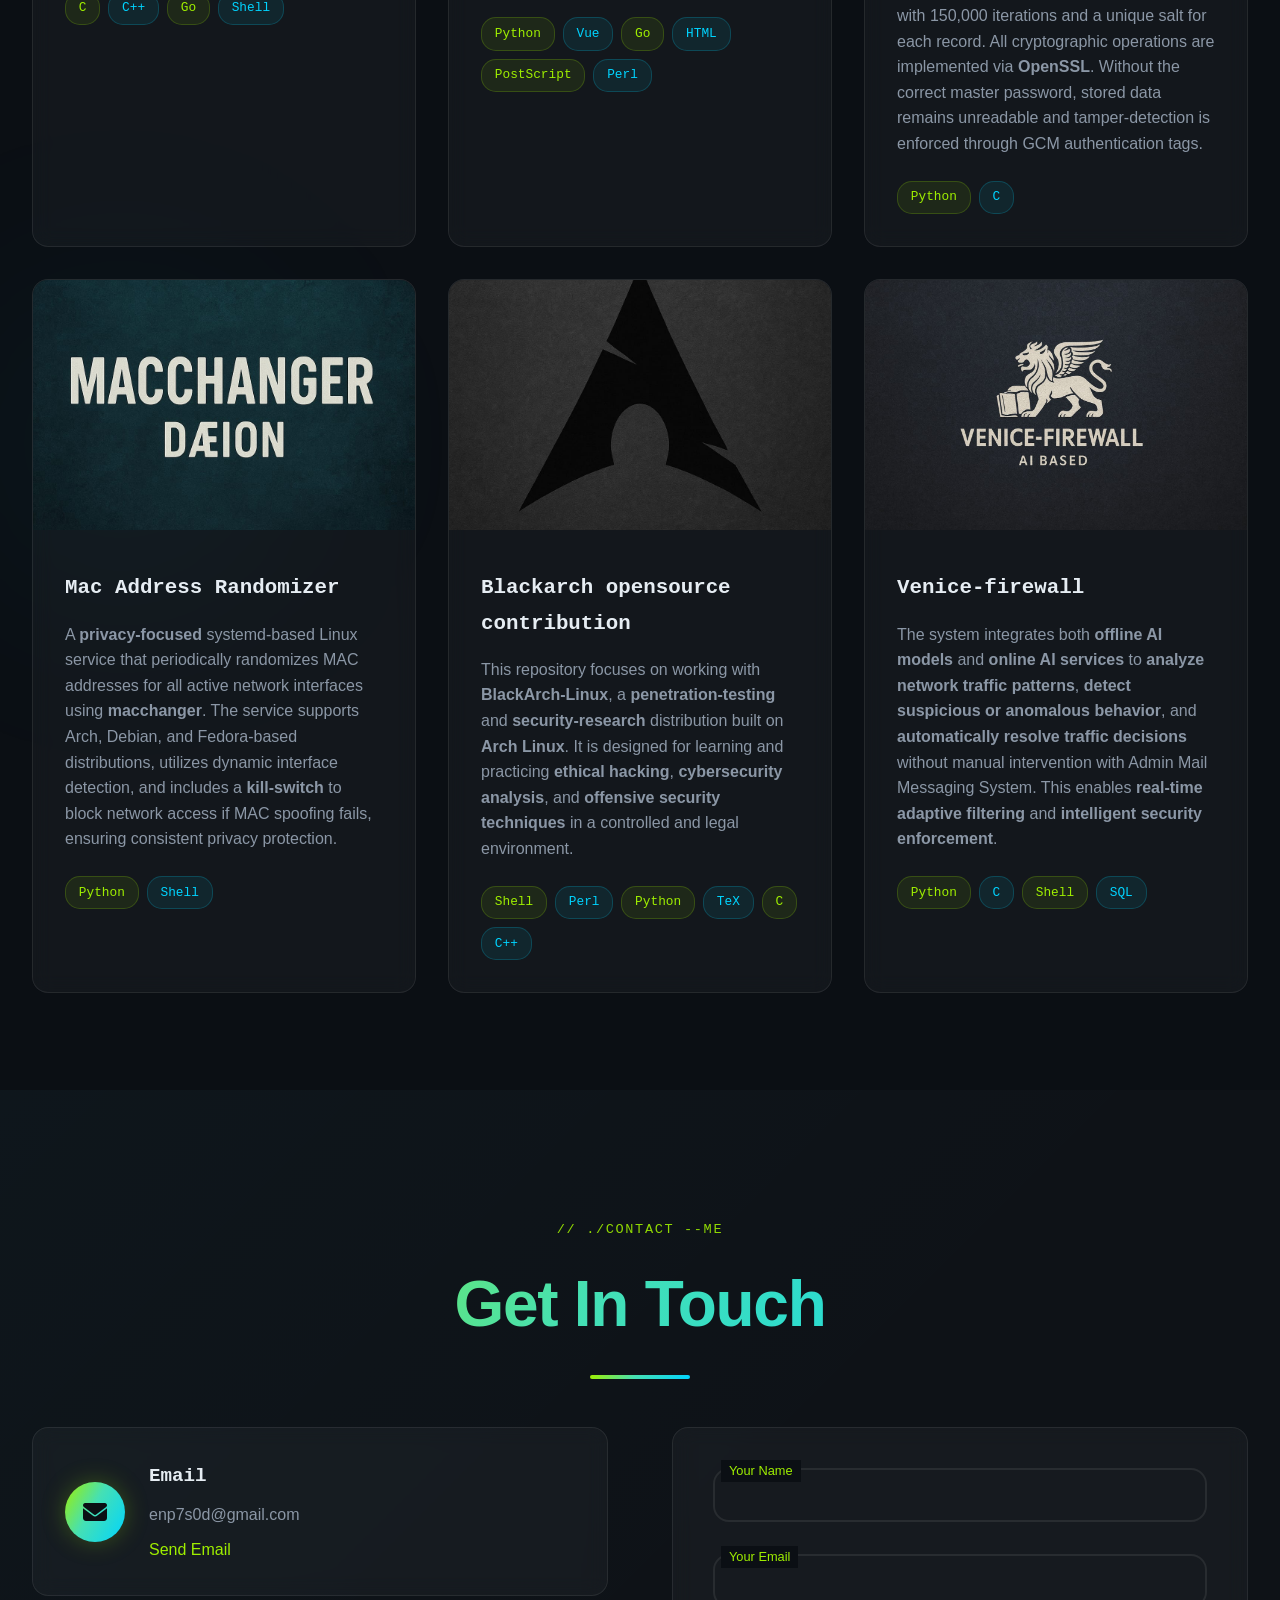
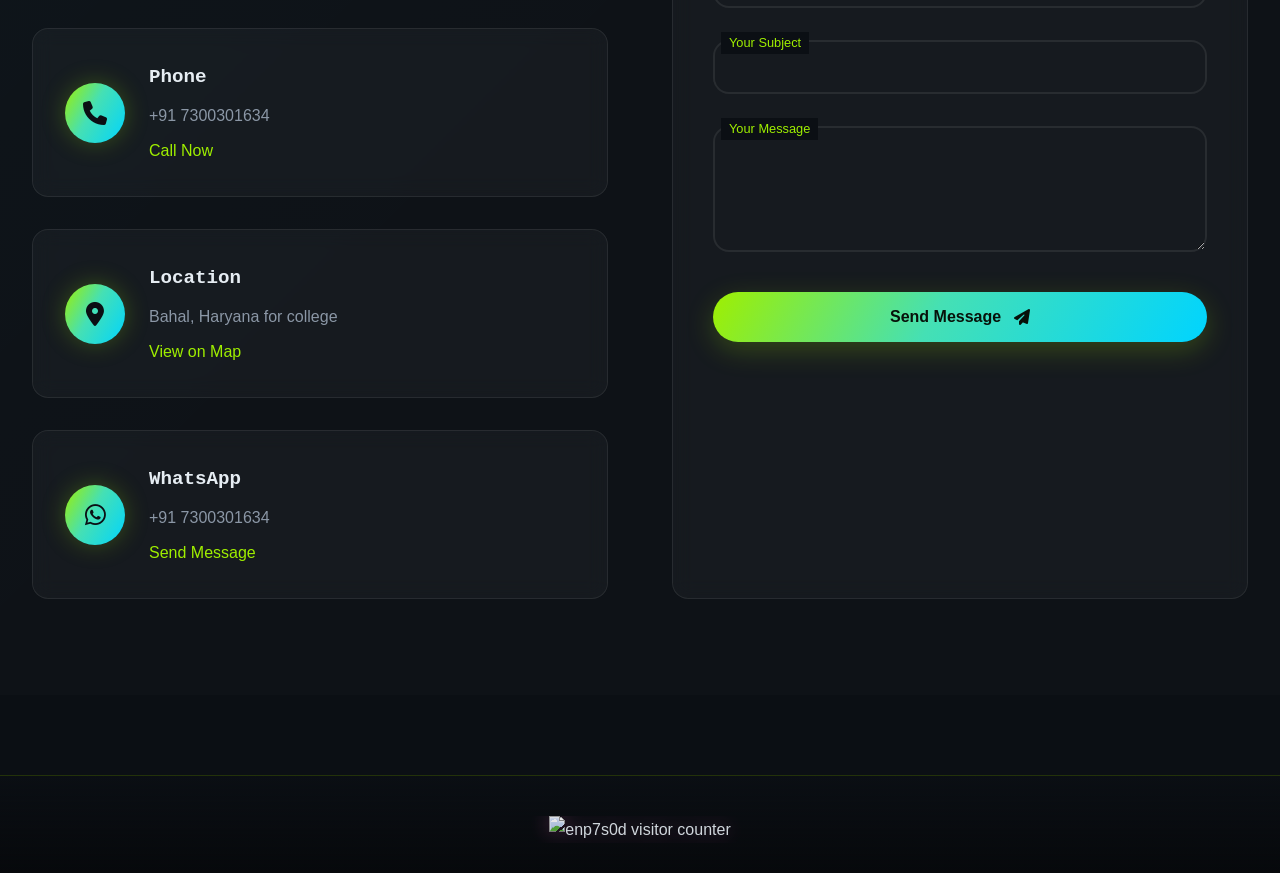
==== commit f760b904: "Hero badge: tilt with device motion sensors on phones and tablets, with the iOS permission tap" ====
--- a/index.html
+++ b/index.html
@@ -26,7 +26,7 @@
     <link rel="preconnect" href="https://cdnjs.cloudflare.com" crossorigin>
     <link rel="stylesheet" href="https://fonts.googleapis.com/css2?family=Inter:wght@300;400;500;600;700;800;900&family=JetBrains+Mono:wght@400;500;600;700&display=swap">
     <link rel="stylesheet" href="https://cdnjs.cloudflare.com/ajax/libs/font-awesome/6.5.2/css/all.min.css">
-    <link rel="stylesheet" href="style.css?v=20261121i">
+    <link rel="stylesheet" href="style.css?v=20261121j">
 </head>
 <body>
     <!-- Preloader: dismissed inline so it can never outlive a failed script load -->
@@ -161,6 +161,7 @@
                                 <span class="id-glare" aria-hidden="true"></span>
                             </div>
                         </div>
+                        <button type="button" class="id-motion-btn" id="id-motion-btn" hidden>Tap to enable motion</button>
                     </div>
                 </div>
             </div>
@@ -892,7 +893,7 @@
   
   <script src="script.js"></script>
 
-  <script src="hero-badge.js?v=20261121i" defer></script>
+  <script src="hero-badge.js?v=20261121k" defer></script>
   
   <footer class="site-footer">
   <div class="footer-counter">
--- a/style.css
+++ b/style.css
@@ -2491,6 +2491,20 @@
 }
 .id-badge.is-tilting .id-glare { opacity: 1; }
 
+.id-motion-btn {
+    display: block;
+    margin: 18px auto 0;
+    padding: 8px 14px;
+    border-radius: 999px;
+    border: 1px solid rgba(159, 239, 0, 0.5);
+    background: rgba(159, 239, 0, 0.08);
+    color: var(--text-secondary);
+    font: 500 0.72rem var(--font-mono);
+    letter-spacing: 0.06em;
+    cursor: pointer;
+}
+.id-motion-btn[hidden] { display: none; }
+
 @media (max-width: 768px) {
     .id-badge { width: 200px; }
     .id-card { width: 200px; }
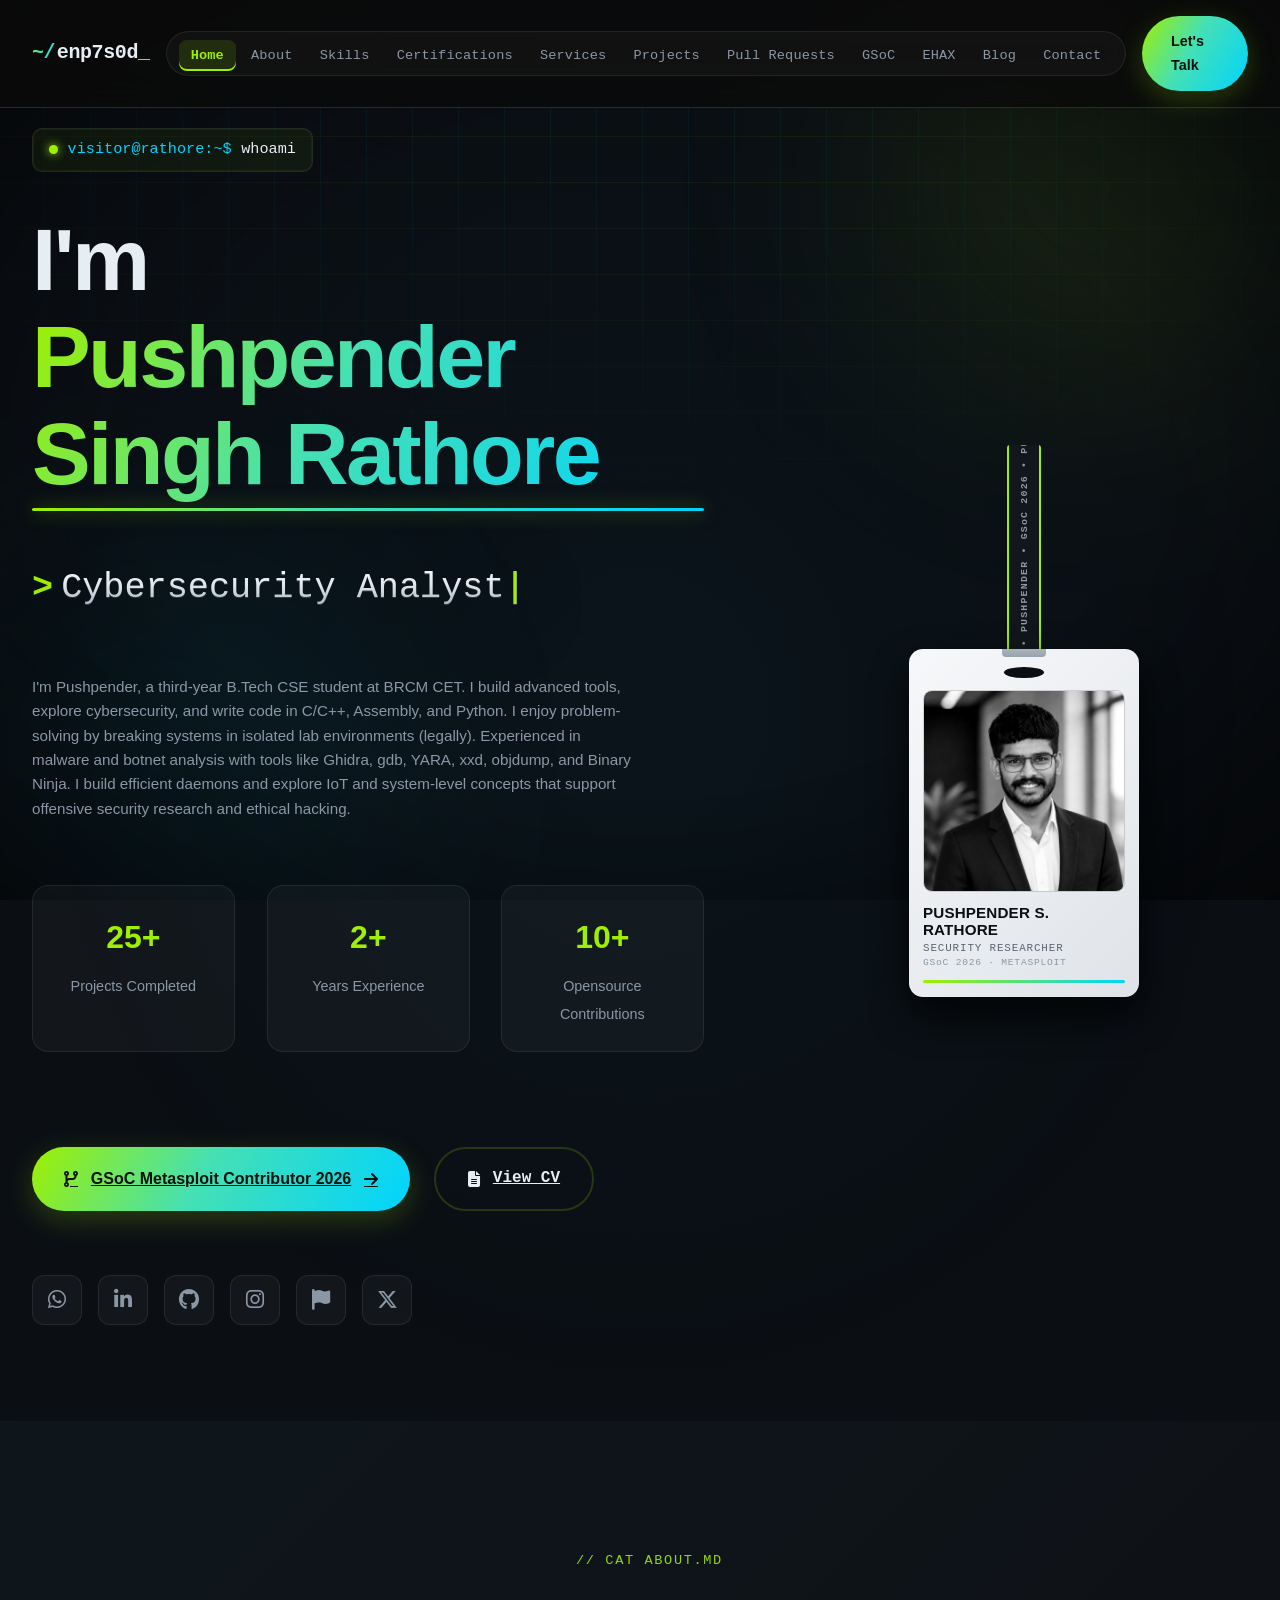
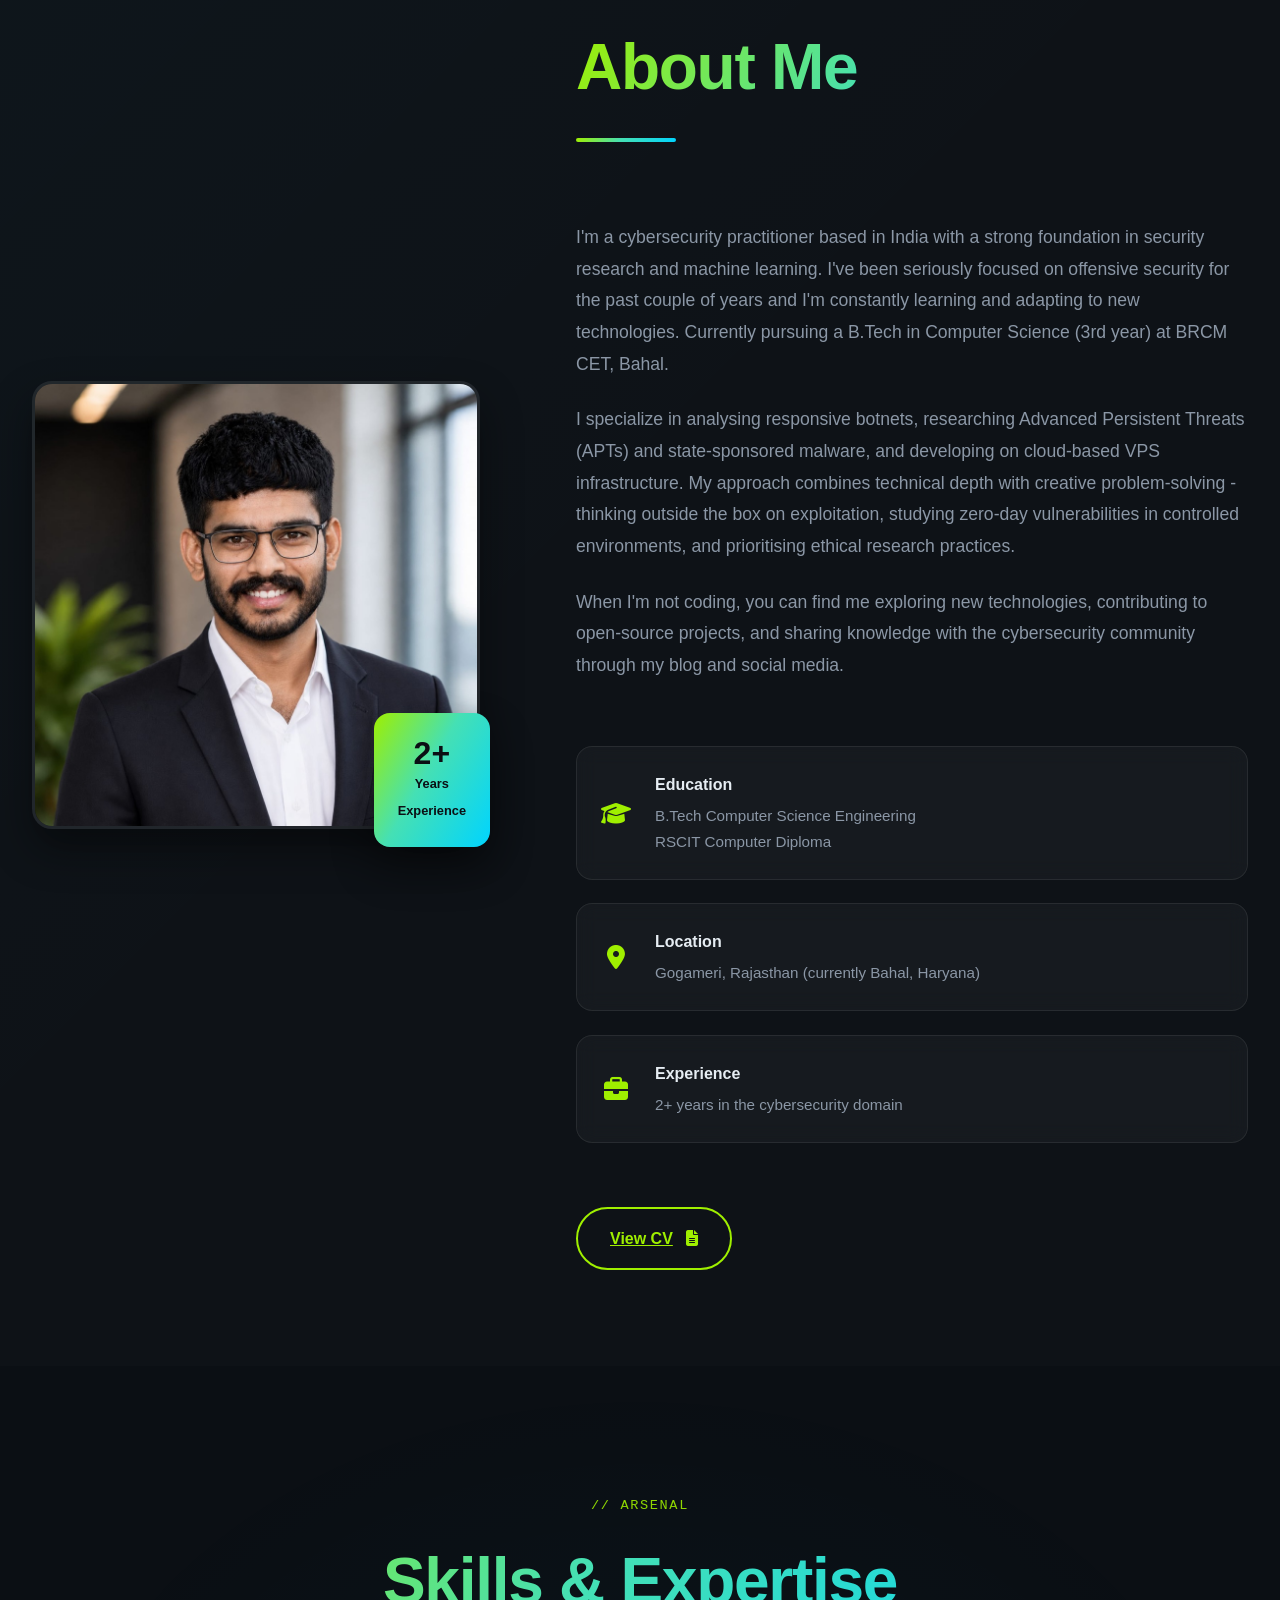
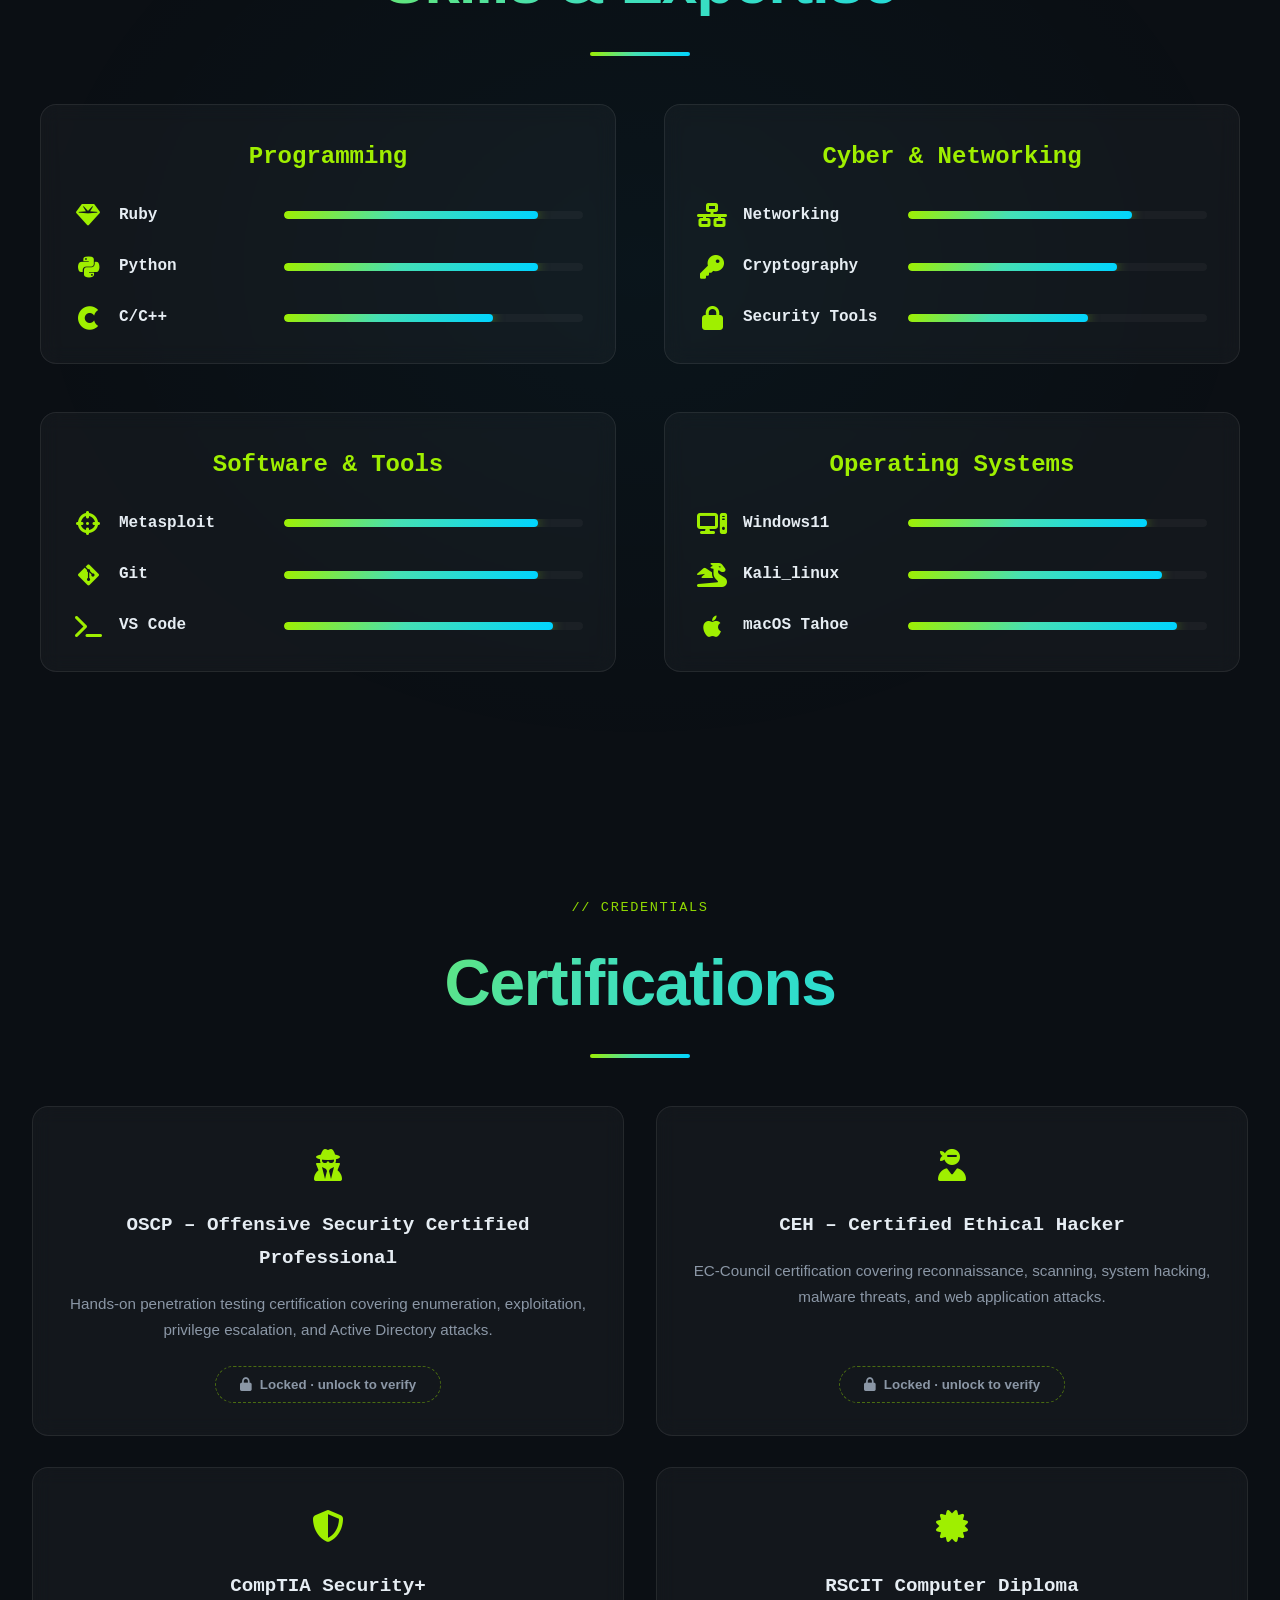
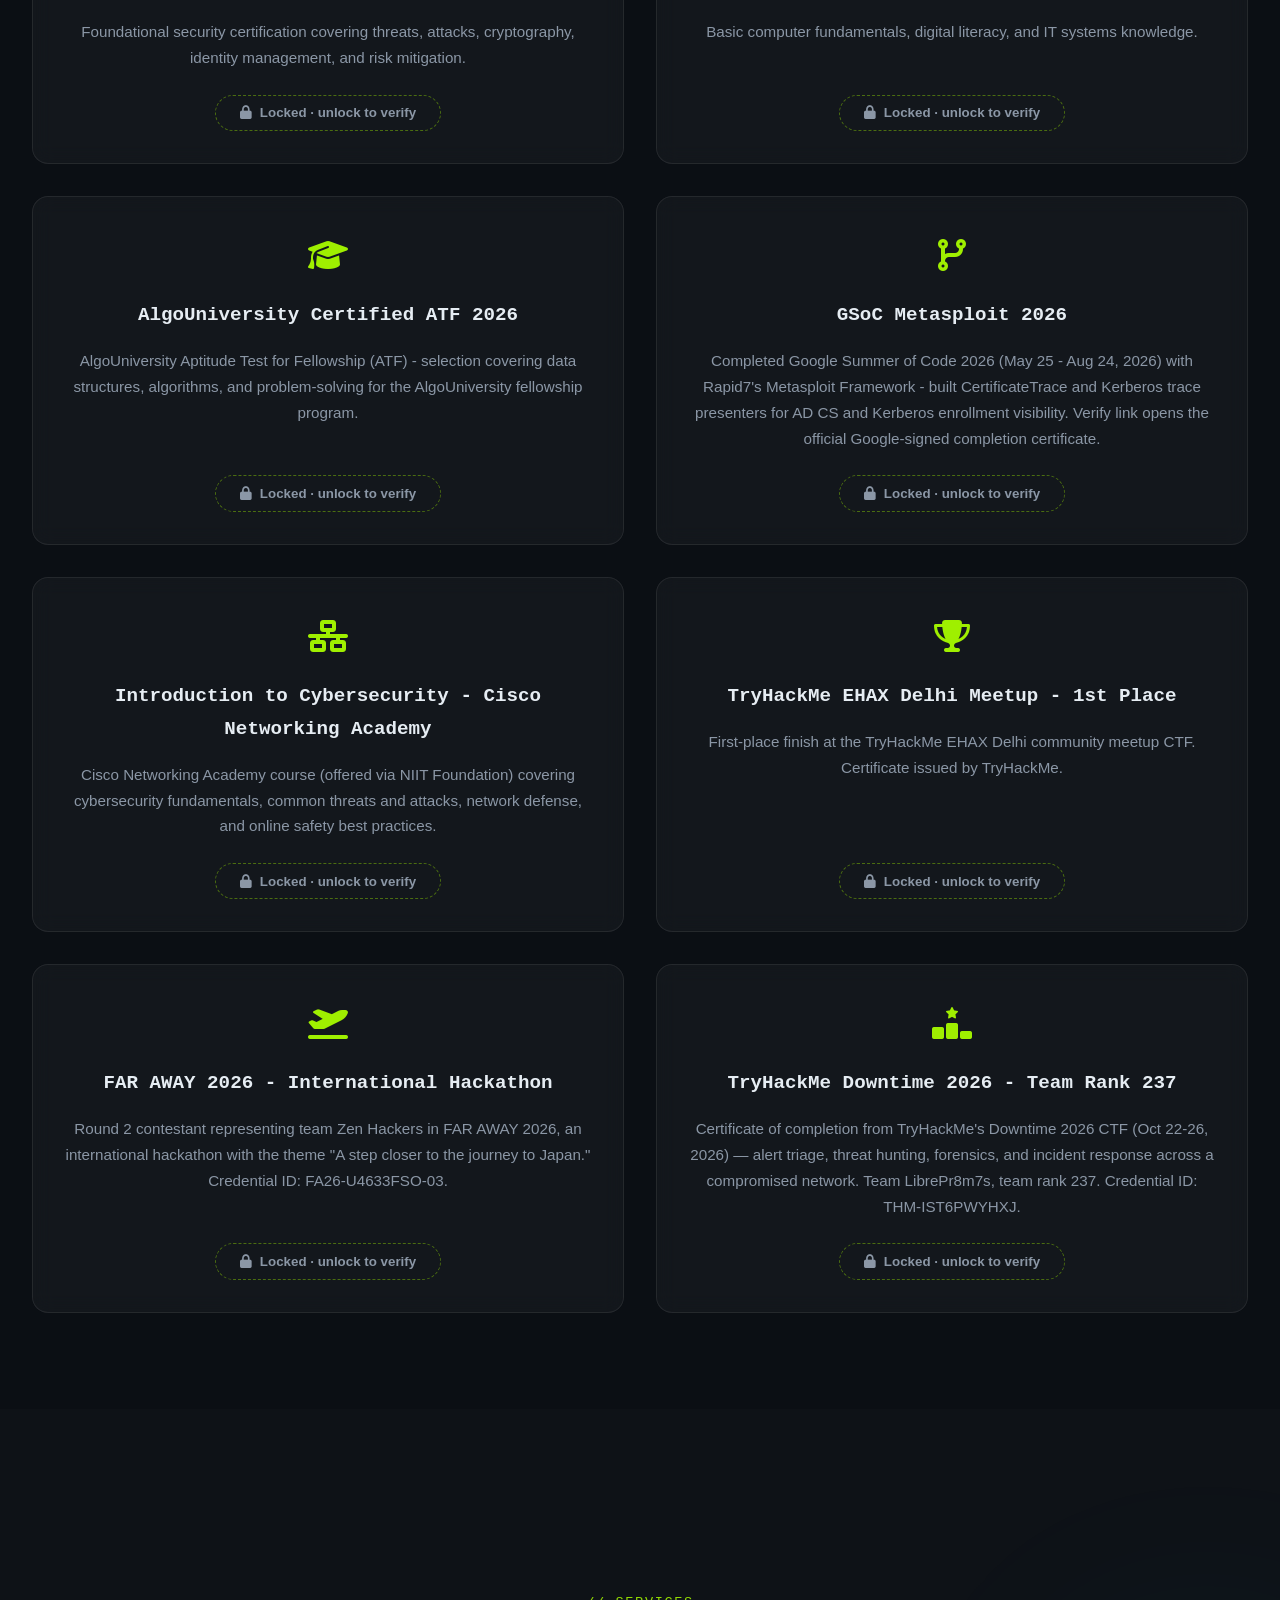
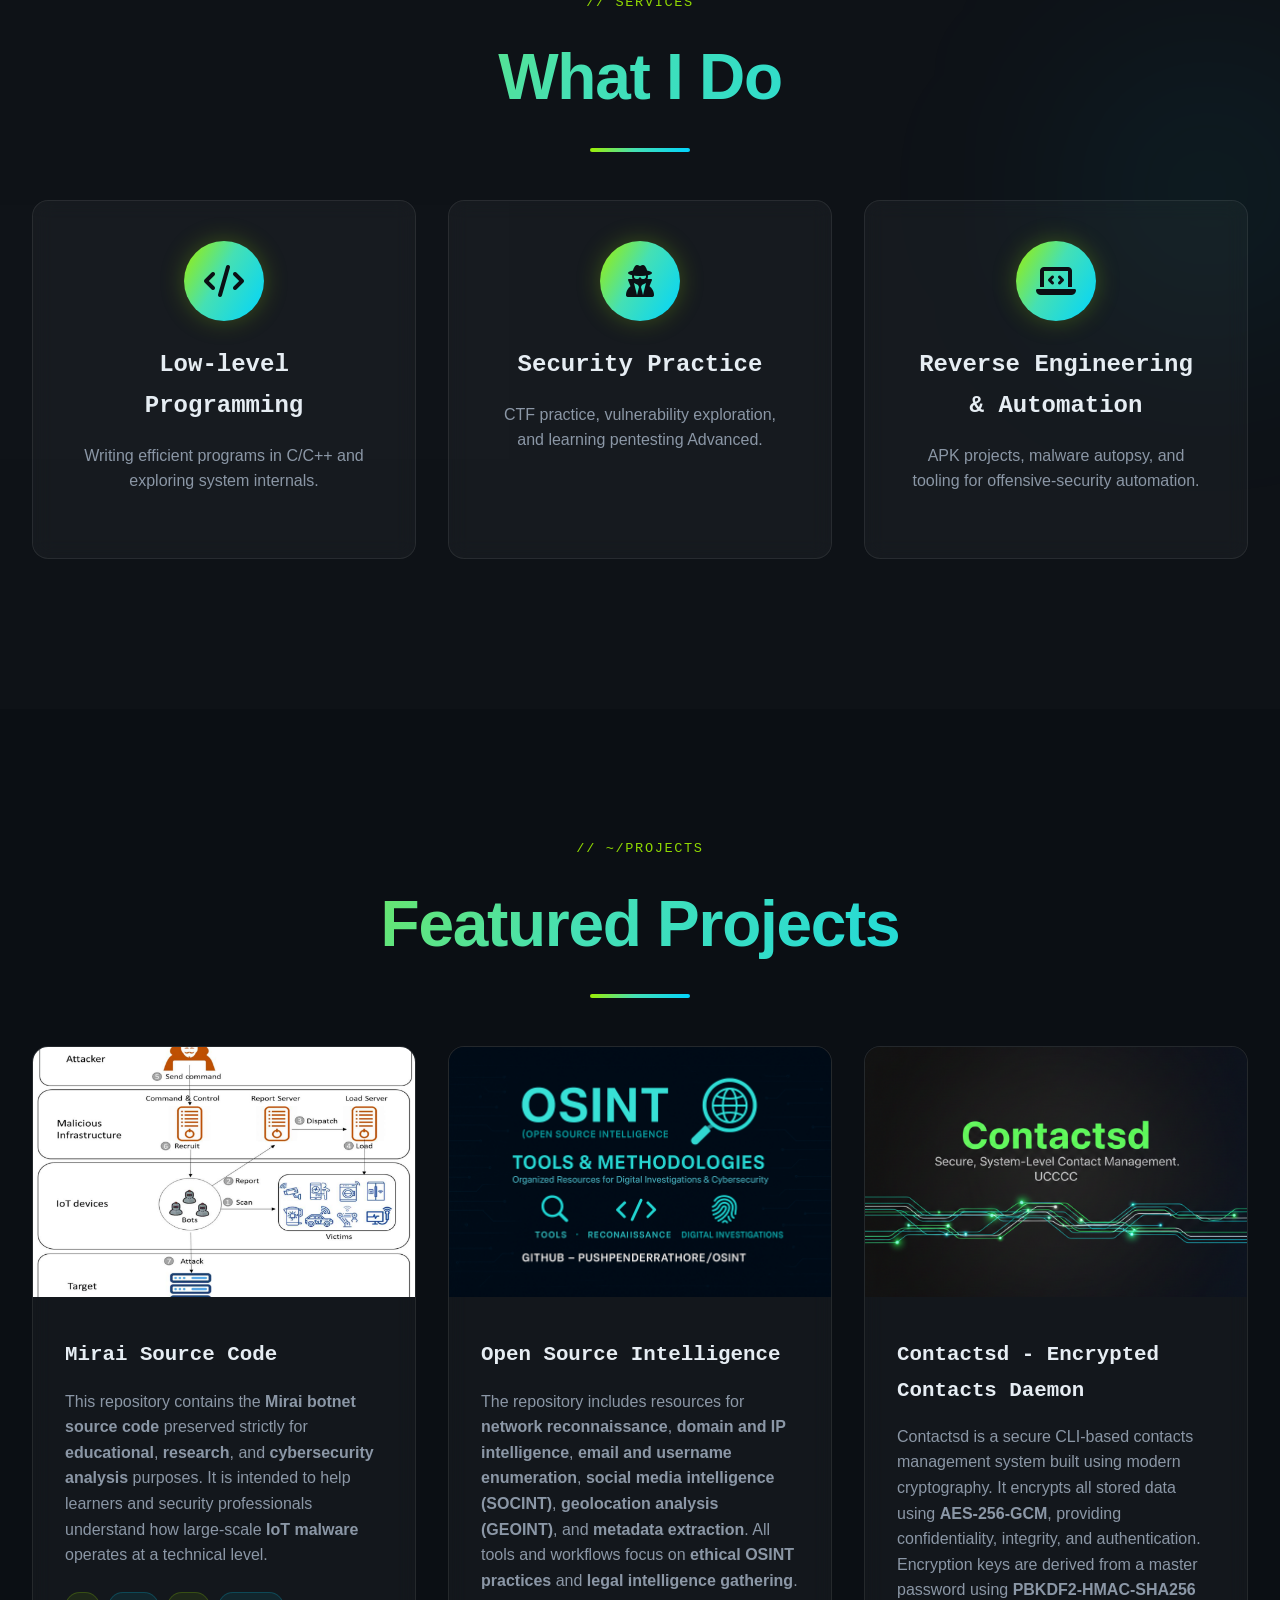
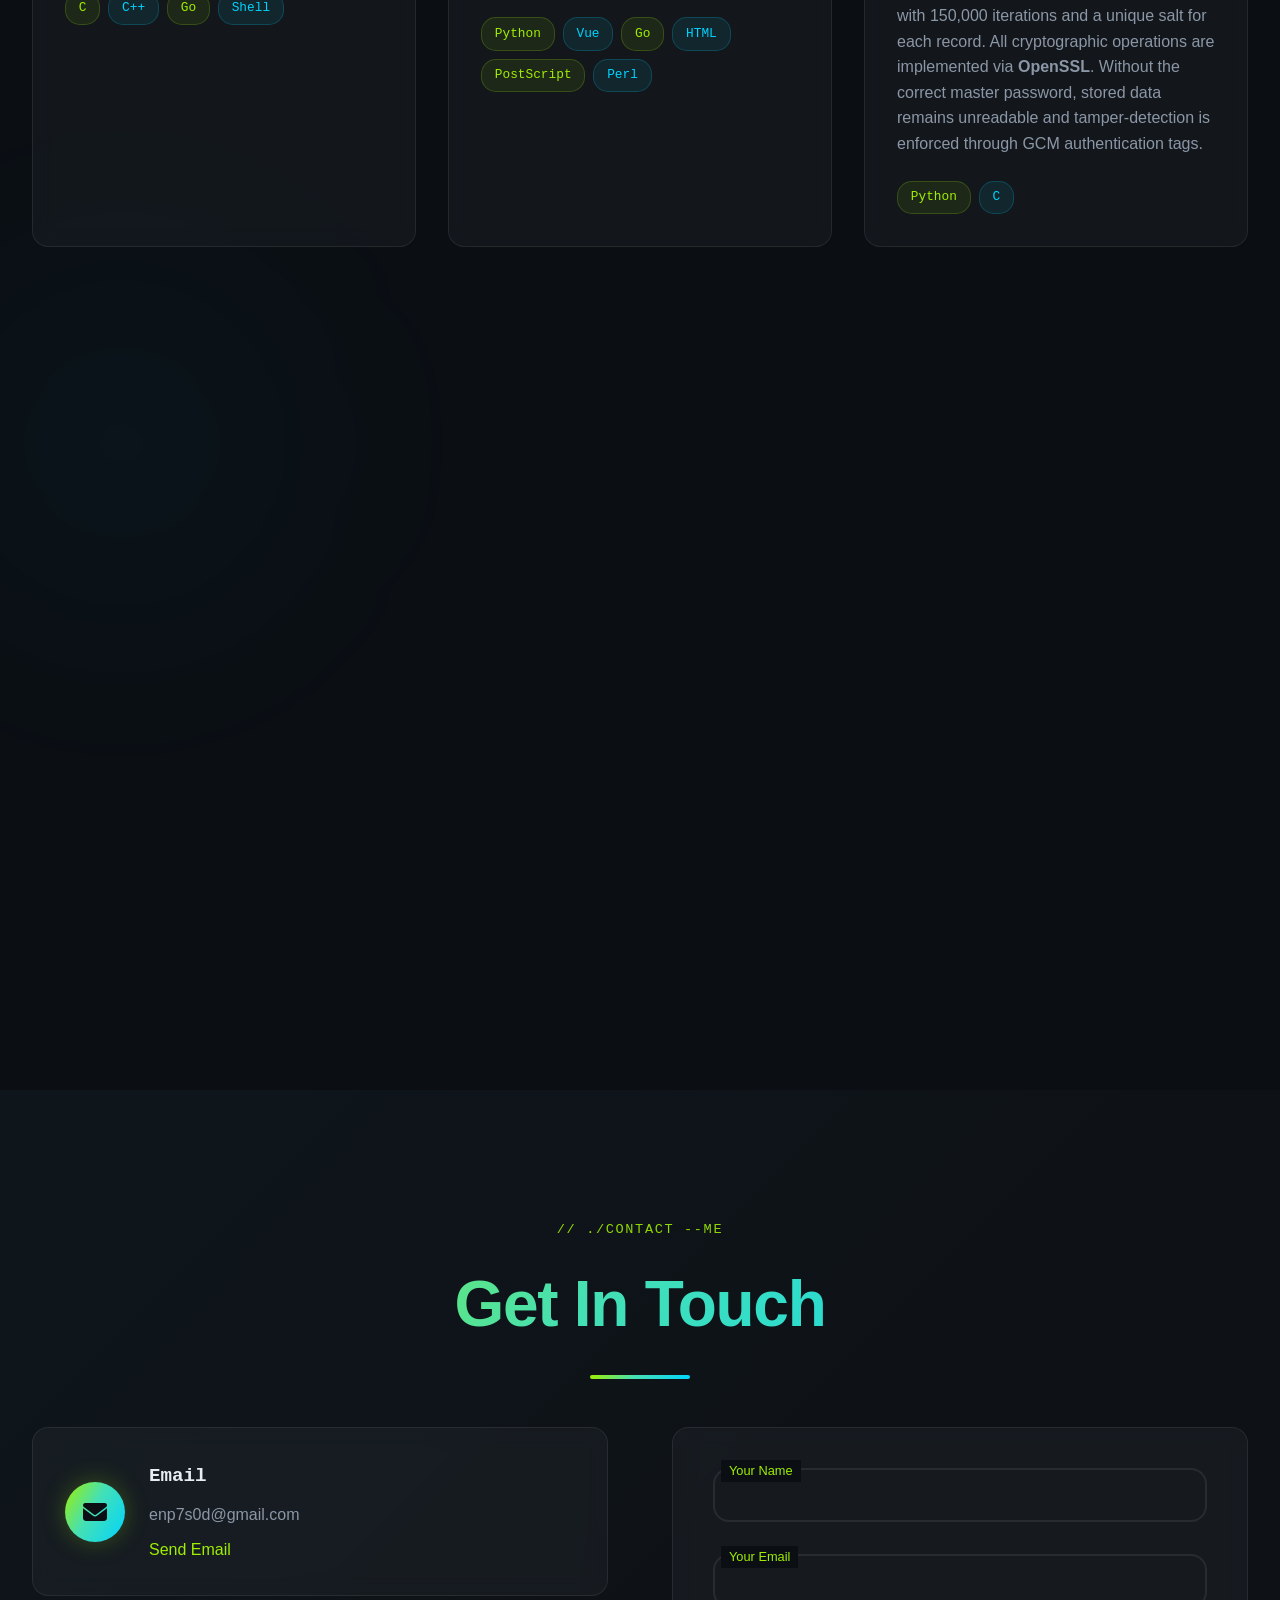
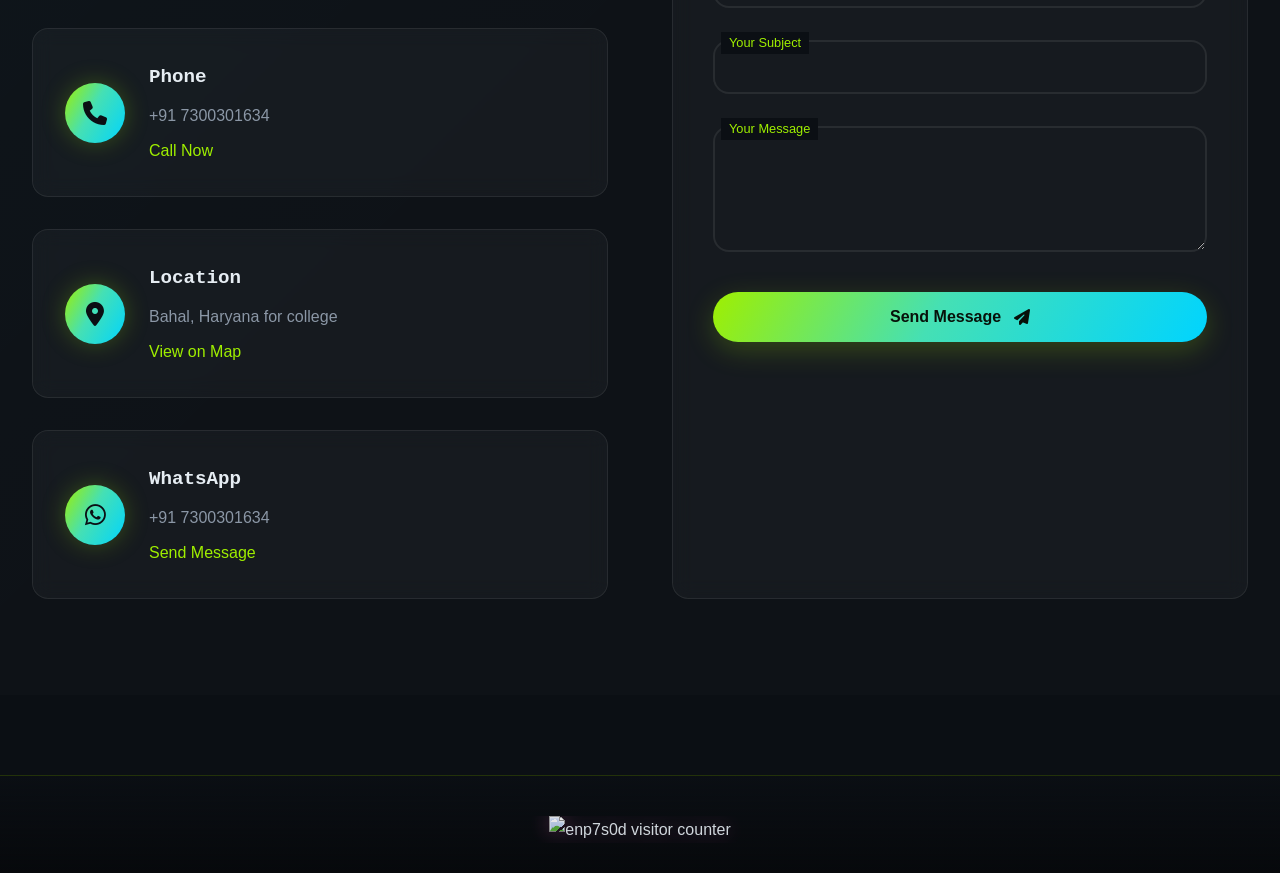
==== commit cd816d20: "Hero badge: let touch and mouse steer the tilt alongside the device sensor" ====
--- a/index.html
+++ b/index.html
@@ -26,7 +26,7 @@
     <link rel="preconnect" href="https://cdnjs.cloudflare.com" crossorigin>
     <link rel="stylesheet" href="https://fonts.googleapis.com/css2?family=Inter:wght@300;400;500;600;700;800;900&family=JetBrains+Mono:wght@400;500;600;700&display=swap">
     <link rel="stylesheet" href="https://cdnjs.cloudflare.com/ajax/libs/font-awesome/6.5.2/css/all.min.css">
-    <link rel="stylesheet" href="style.css?v=20261121j">
+    <link rel="stylesheet" href="style.css?v=20261121l">
 </head>
 <body>
     <!-- Preloader: dismissed inline so it can never outlive a failed script load -->
@@ -893,7 +893,7 @@
   
   <script src="script.js"></script>
 
-  <script src="hero-badge.js?v=20261121k" defer></script>
+  <script src="hero-badge.js?v=20261121l" defer></script>
   
   <footer class="site-footer">
   <div class="footer-counter">
--- a/style.css
+++ b/style.css
@@ -2395,7 +2395,7 @@
 
 /* Hero ID badge: plain HTML/CSS, tilts toward the pointer (hero-badge.js).
    No WebGL or physics, so it behaves the same in every browser. */
-.home-image { perspective: 1100px; }
+.home-image { perspective: 1100px; touch-action: pan-y; }   /* vertical swipes still scroll the page */
 
 .id-badge {
     --rx: 0deg; --ry: 0deg;
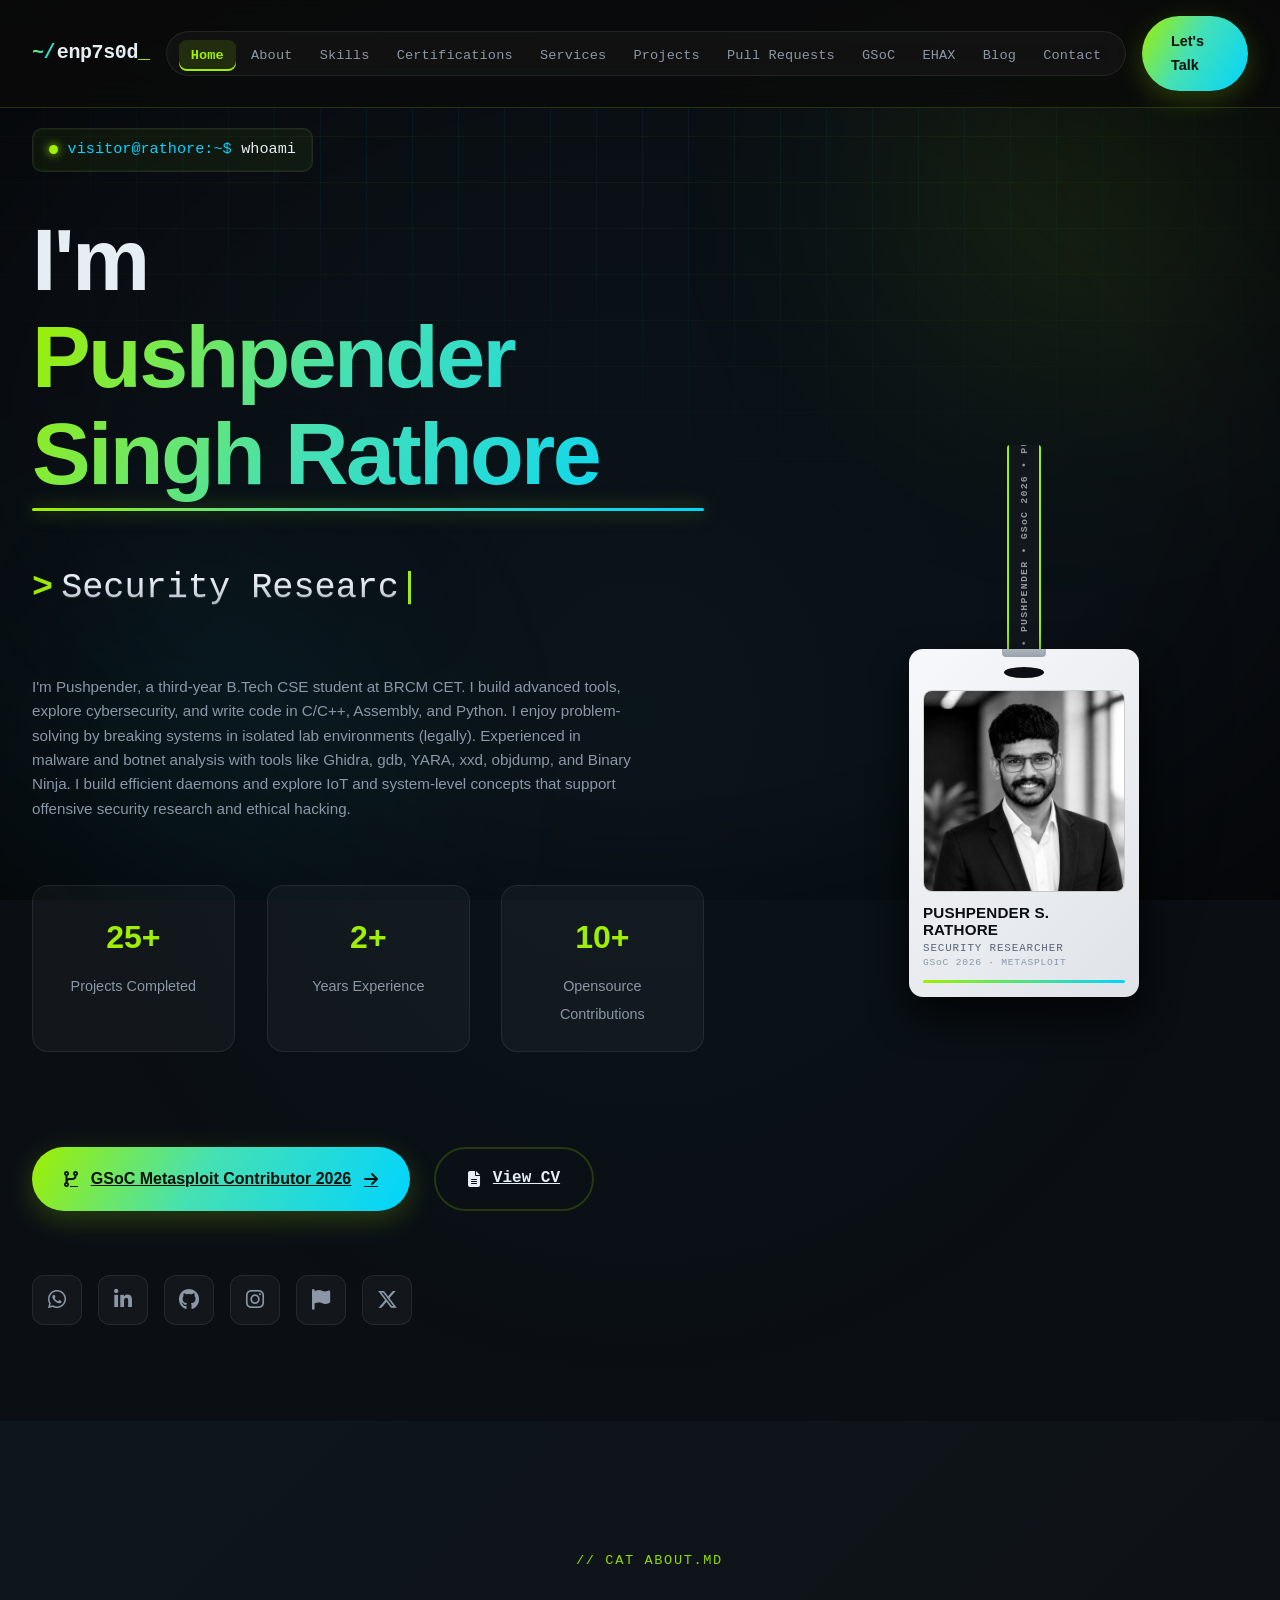
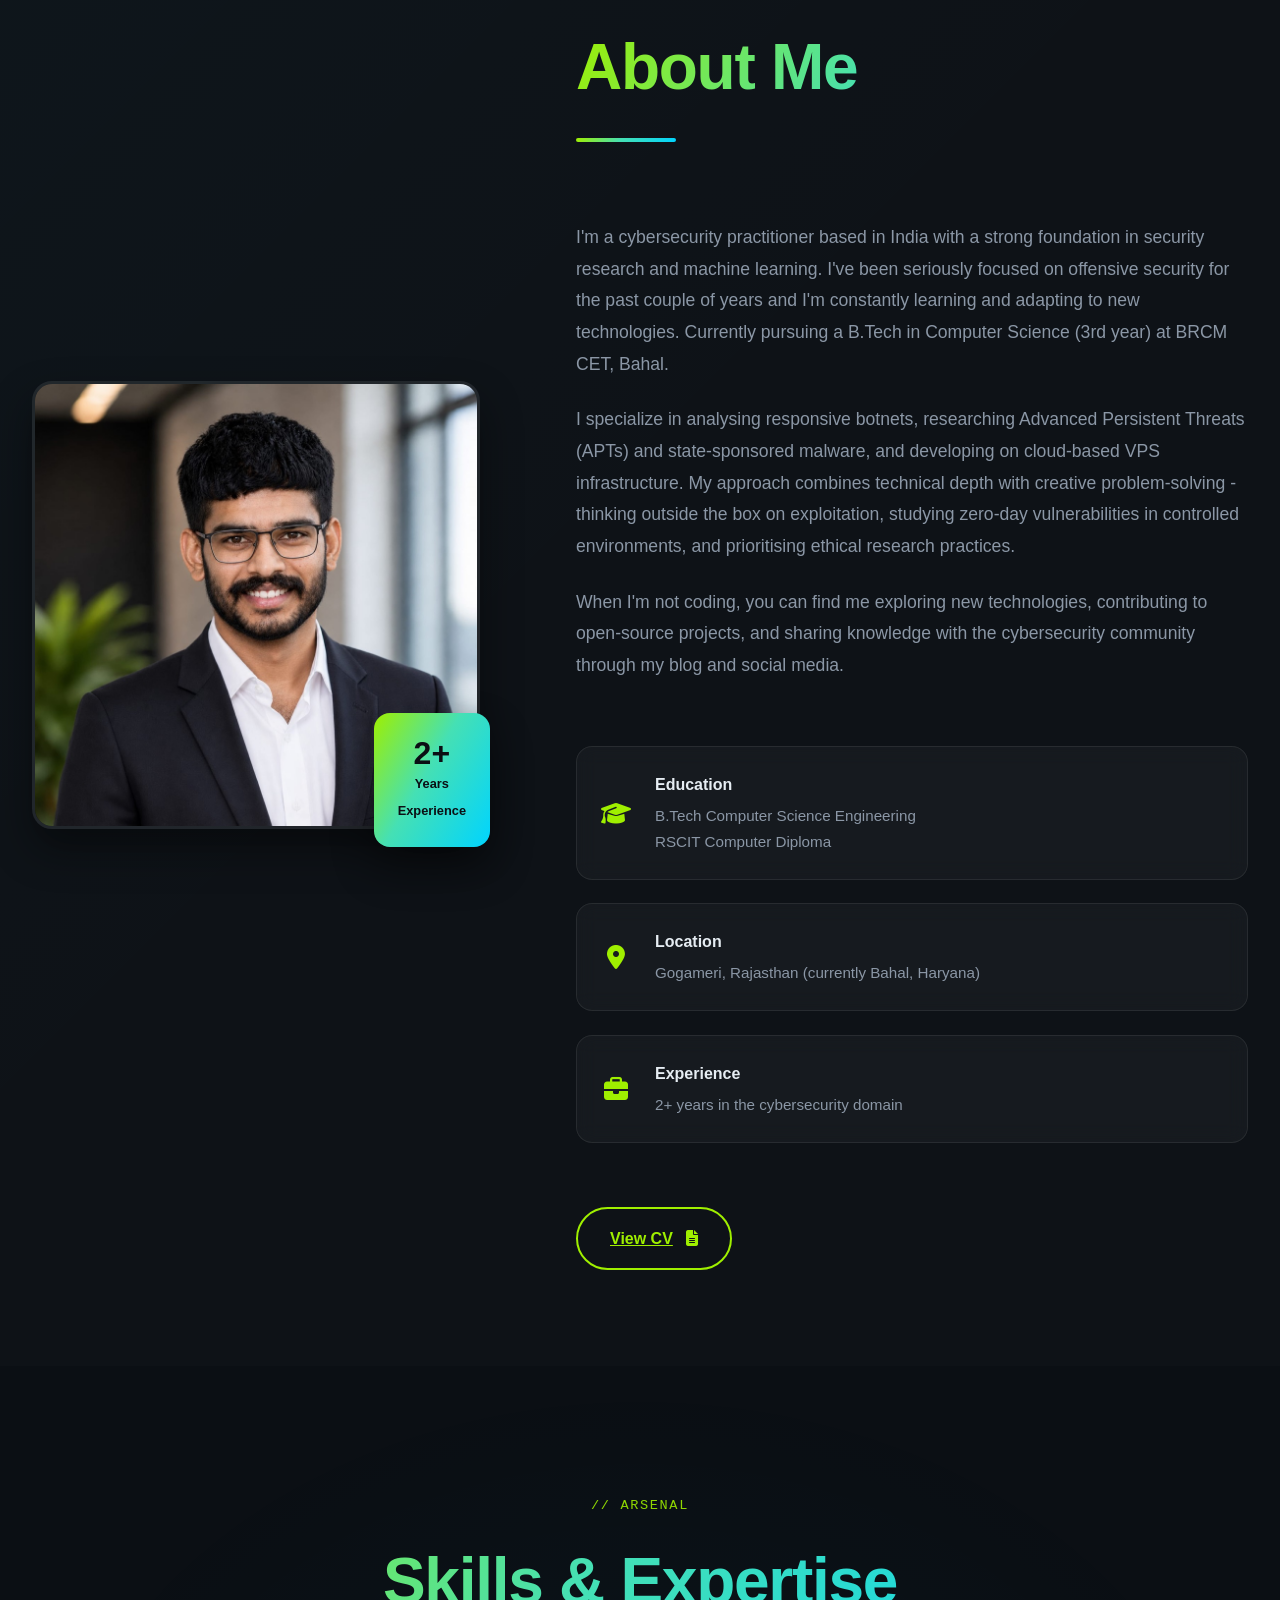
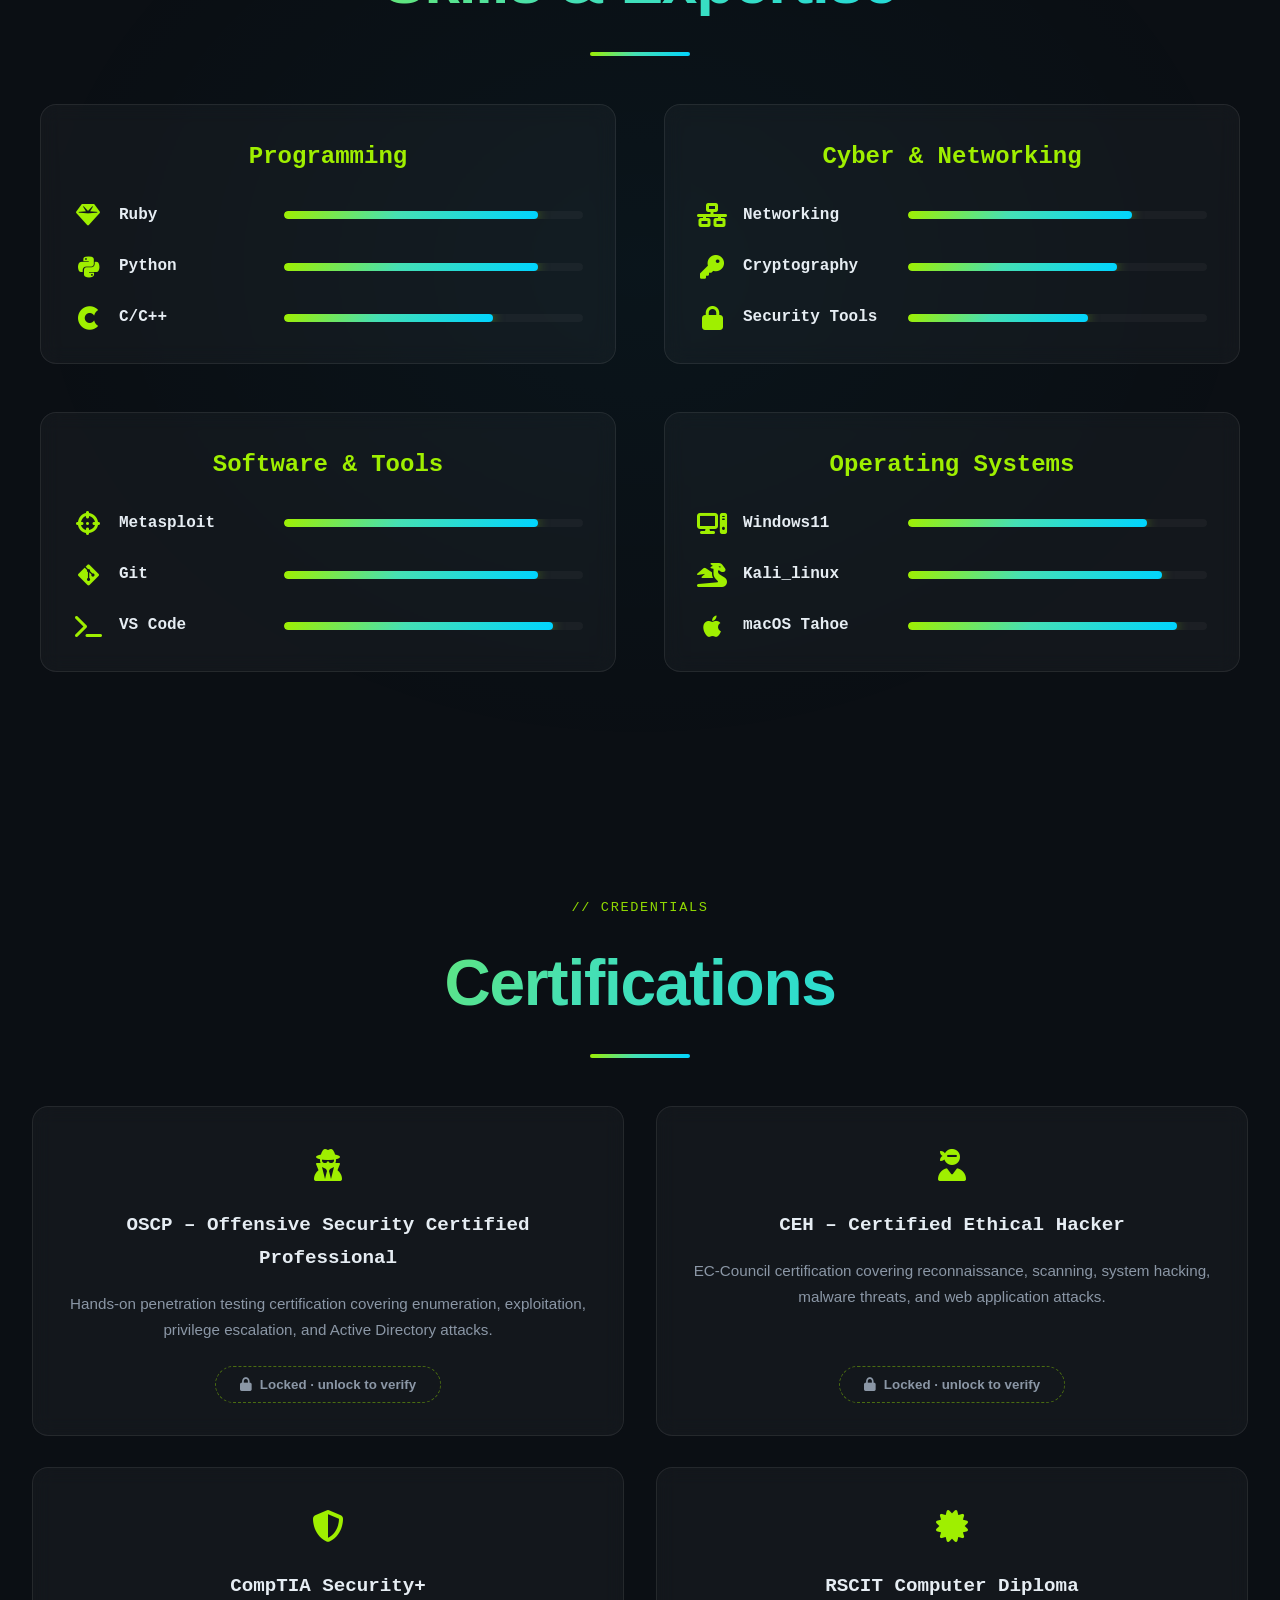
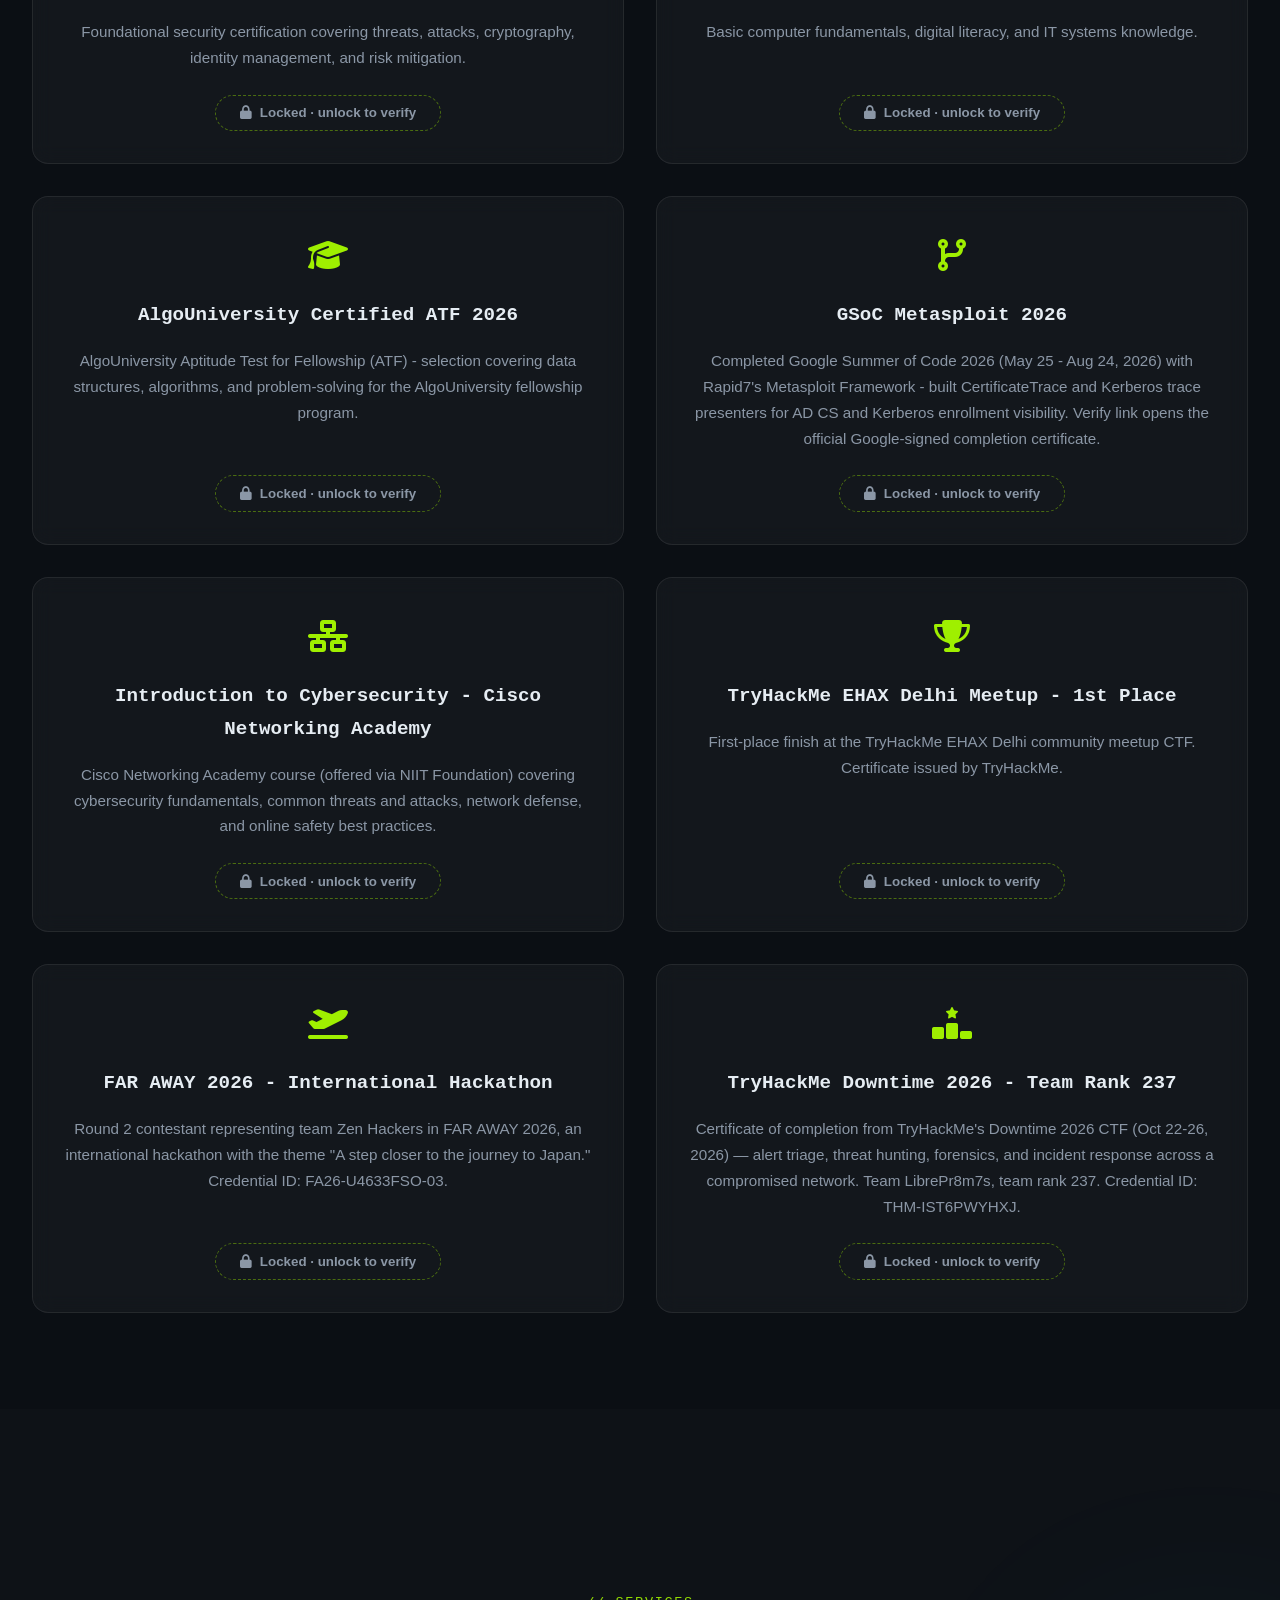
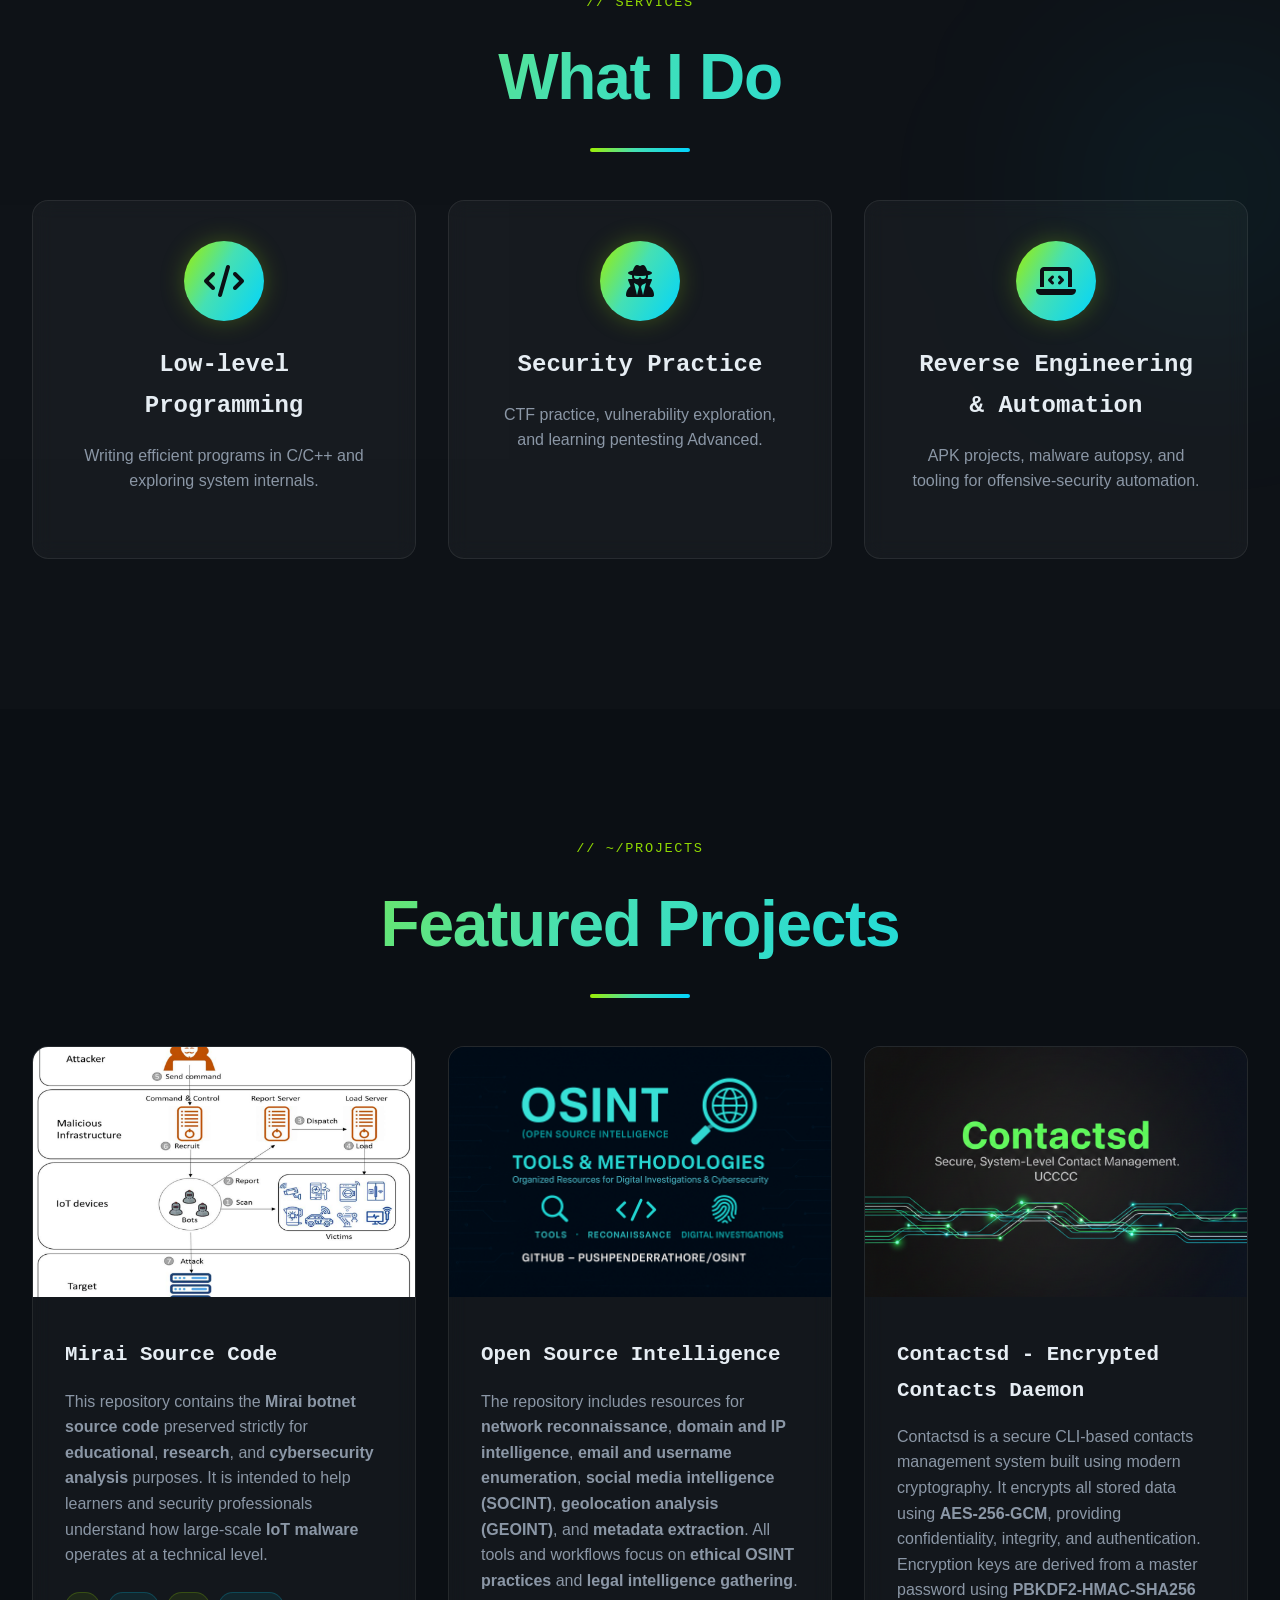
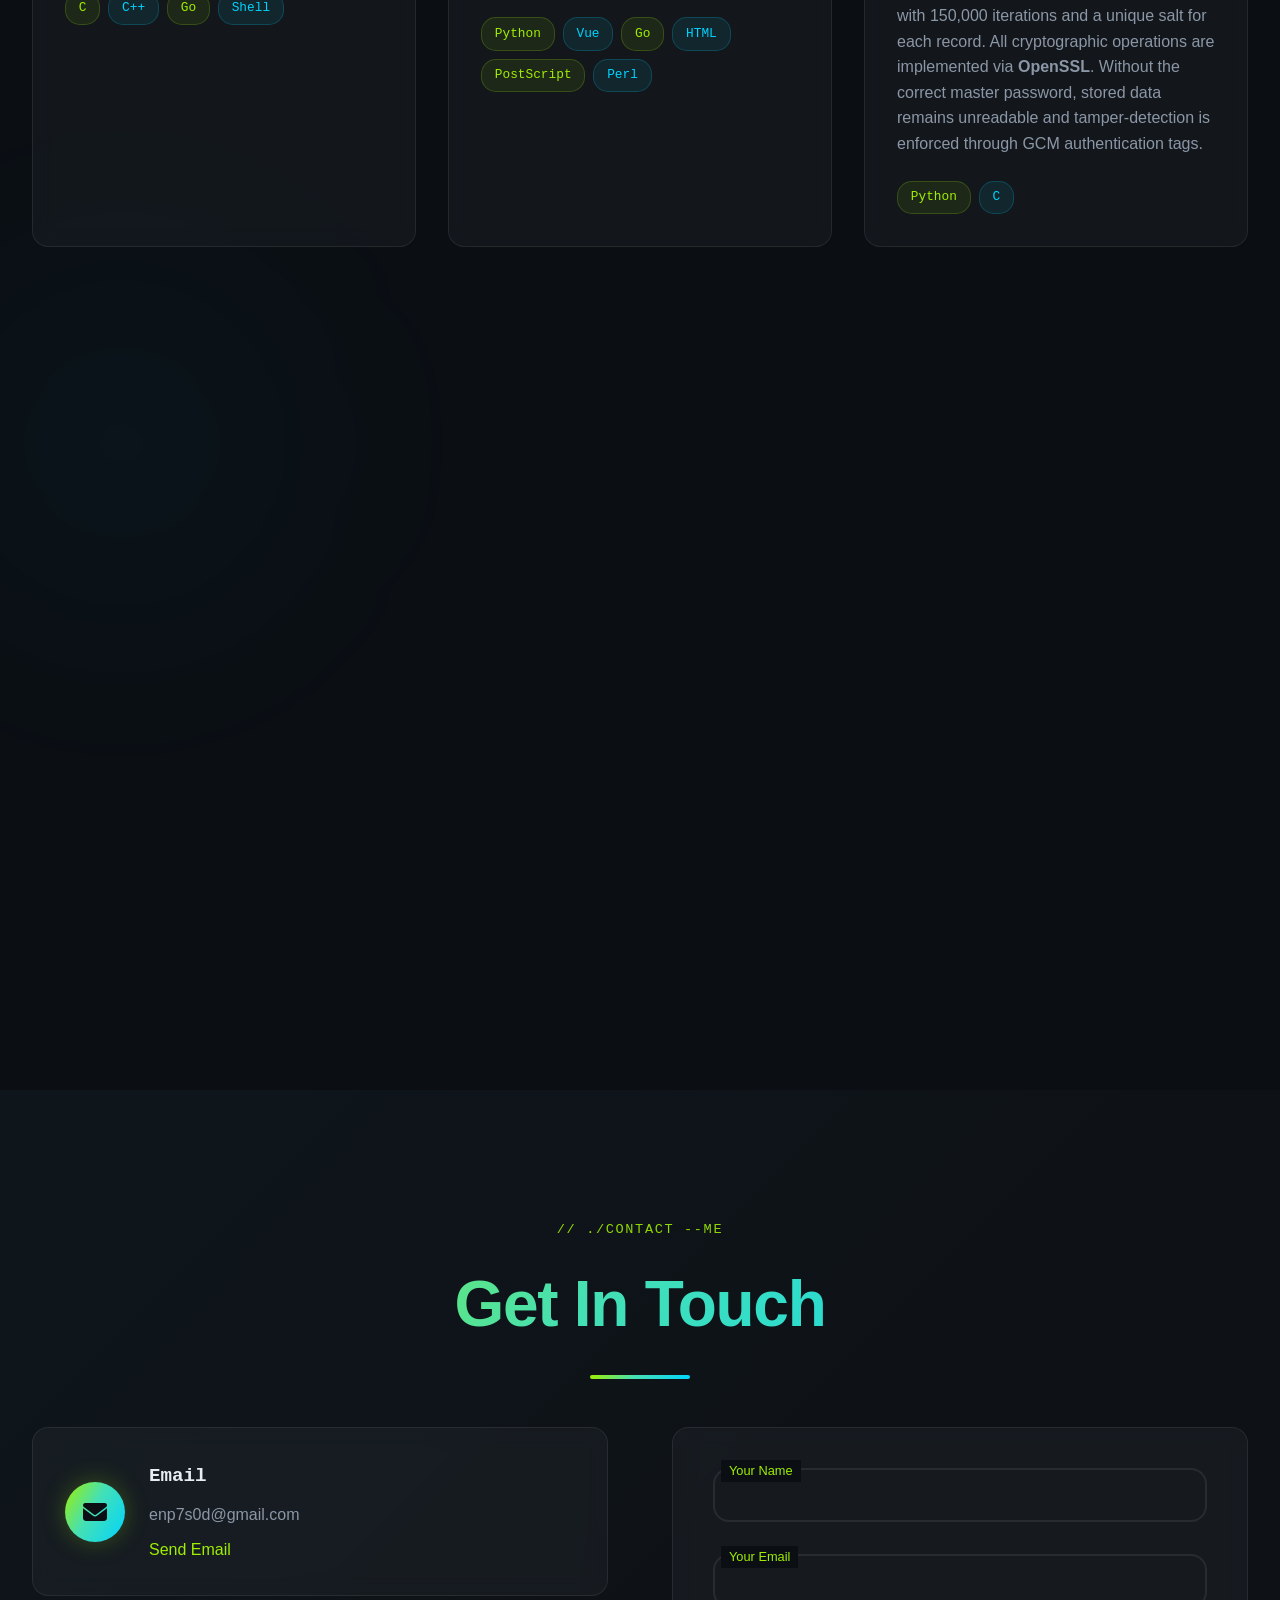
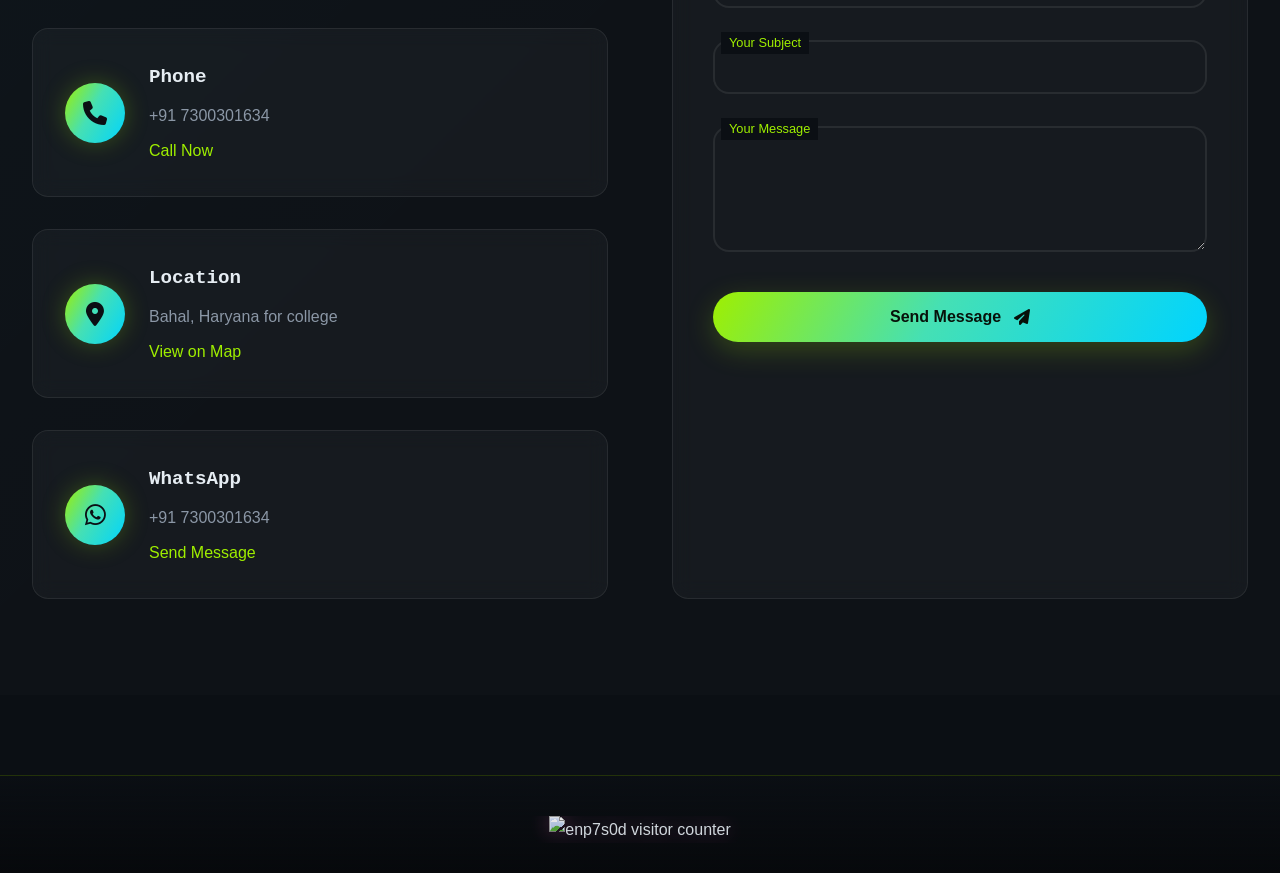
==== commit 8f0d3dc5: "Cache-bust script.js so the typewriter change reaches browsers with a cached copy" ====
--- a/index.html
+++ b/index.html
@@ -891,9 +891,9 @@
     </section>
   </main>
   
-  <script src="script.js"></script>
-
-  <script src="hero-badge.js?v=20261121l" defer></script>
+  <script src="script.js?v=20261122a"></script>
+
+  <script src="hero-badge.js?v=20261121m" defer></script>
   
   <footer class="site-footer">
   <div class="footer-counter">
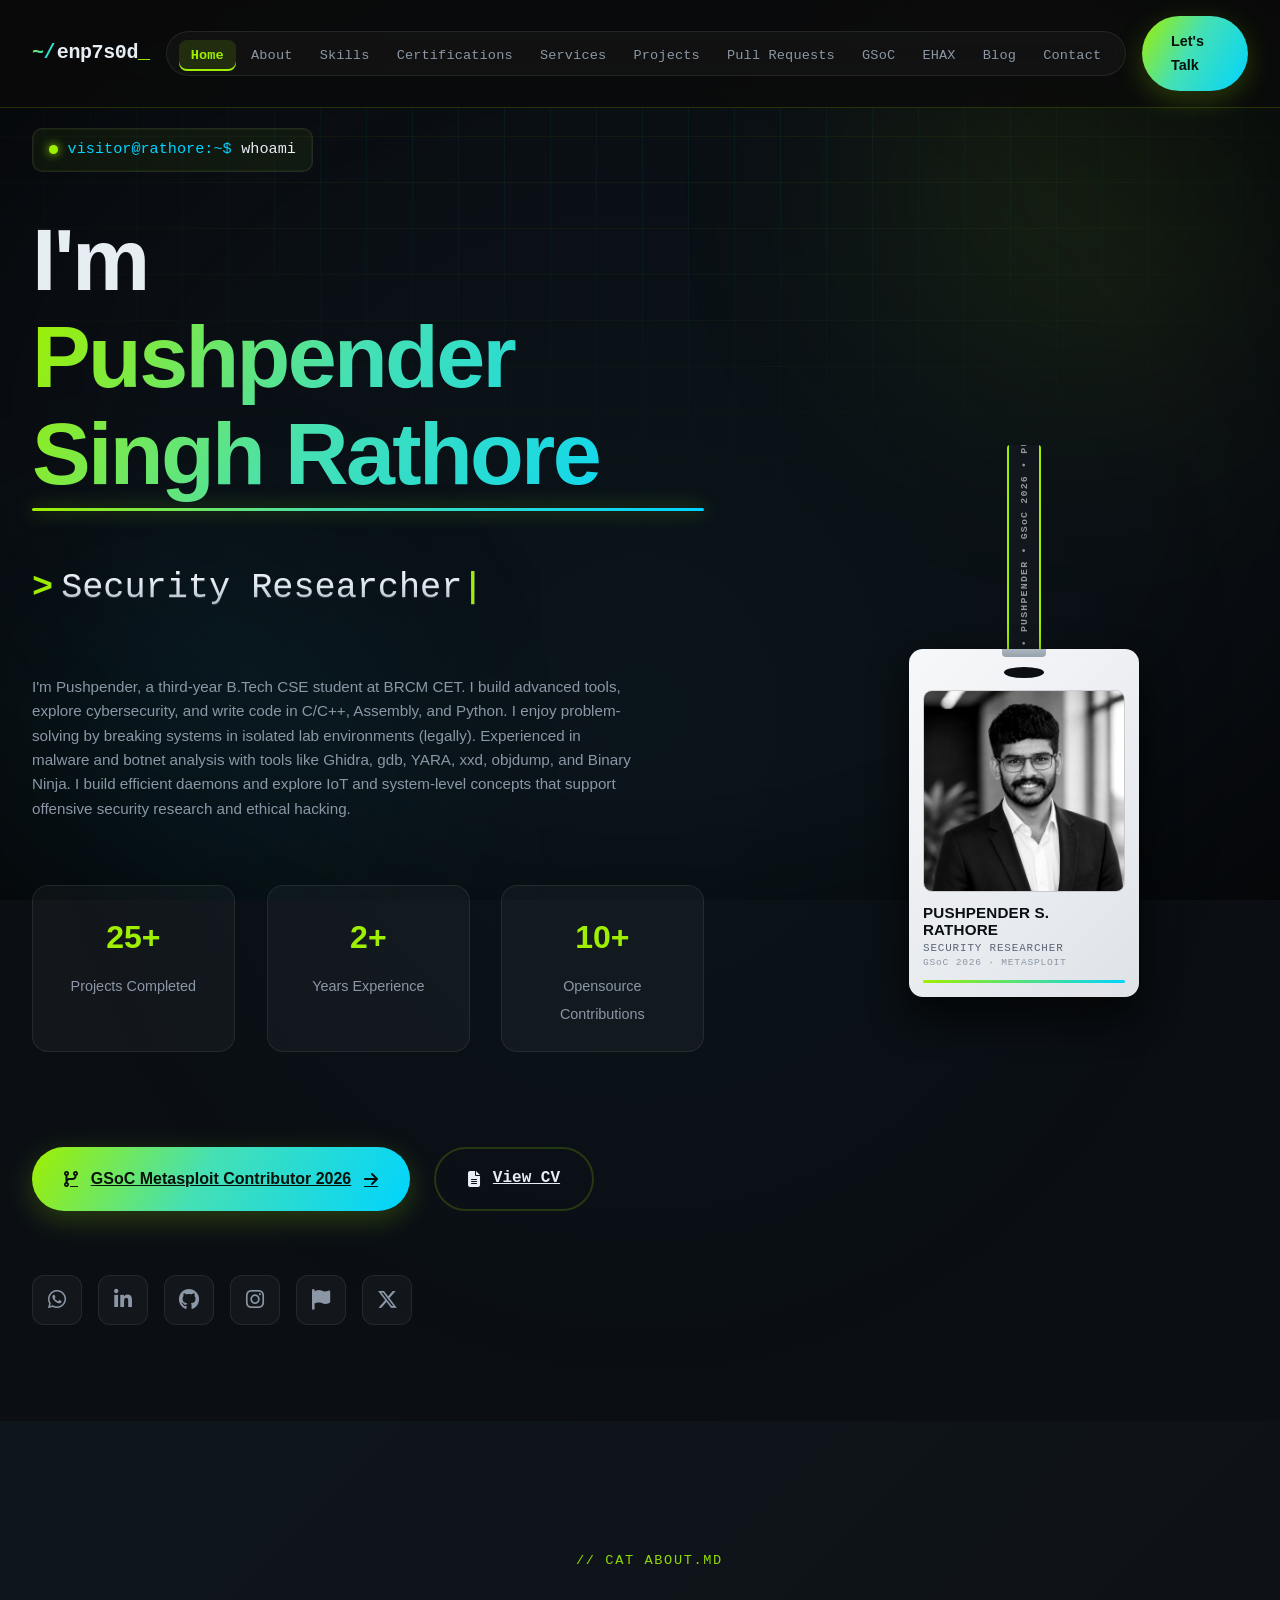
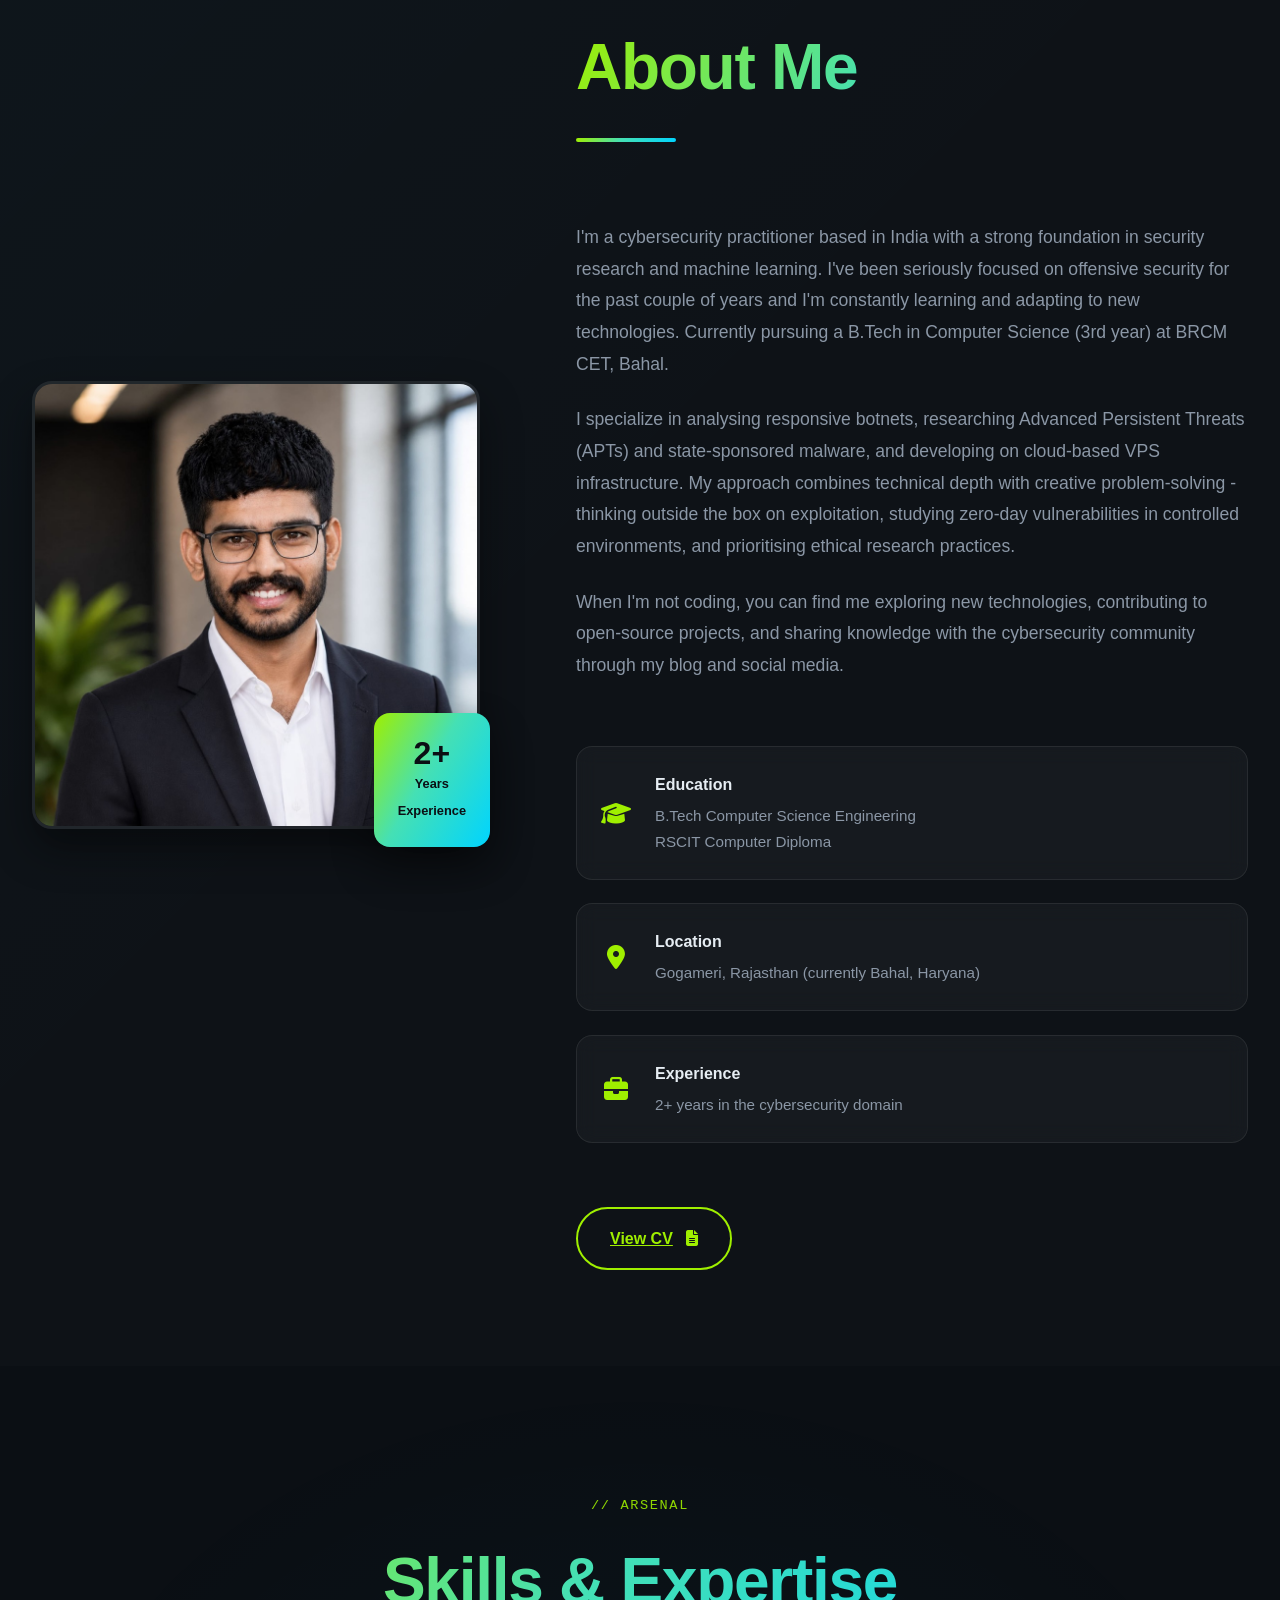
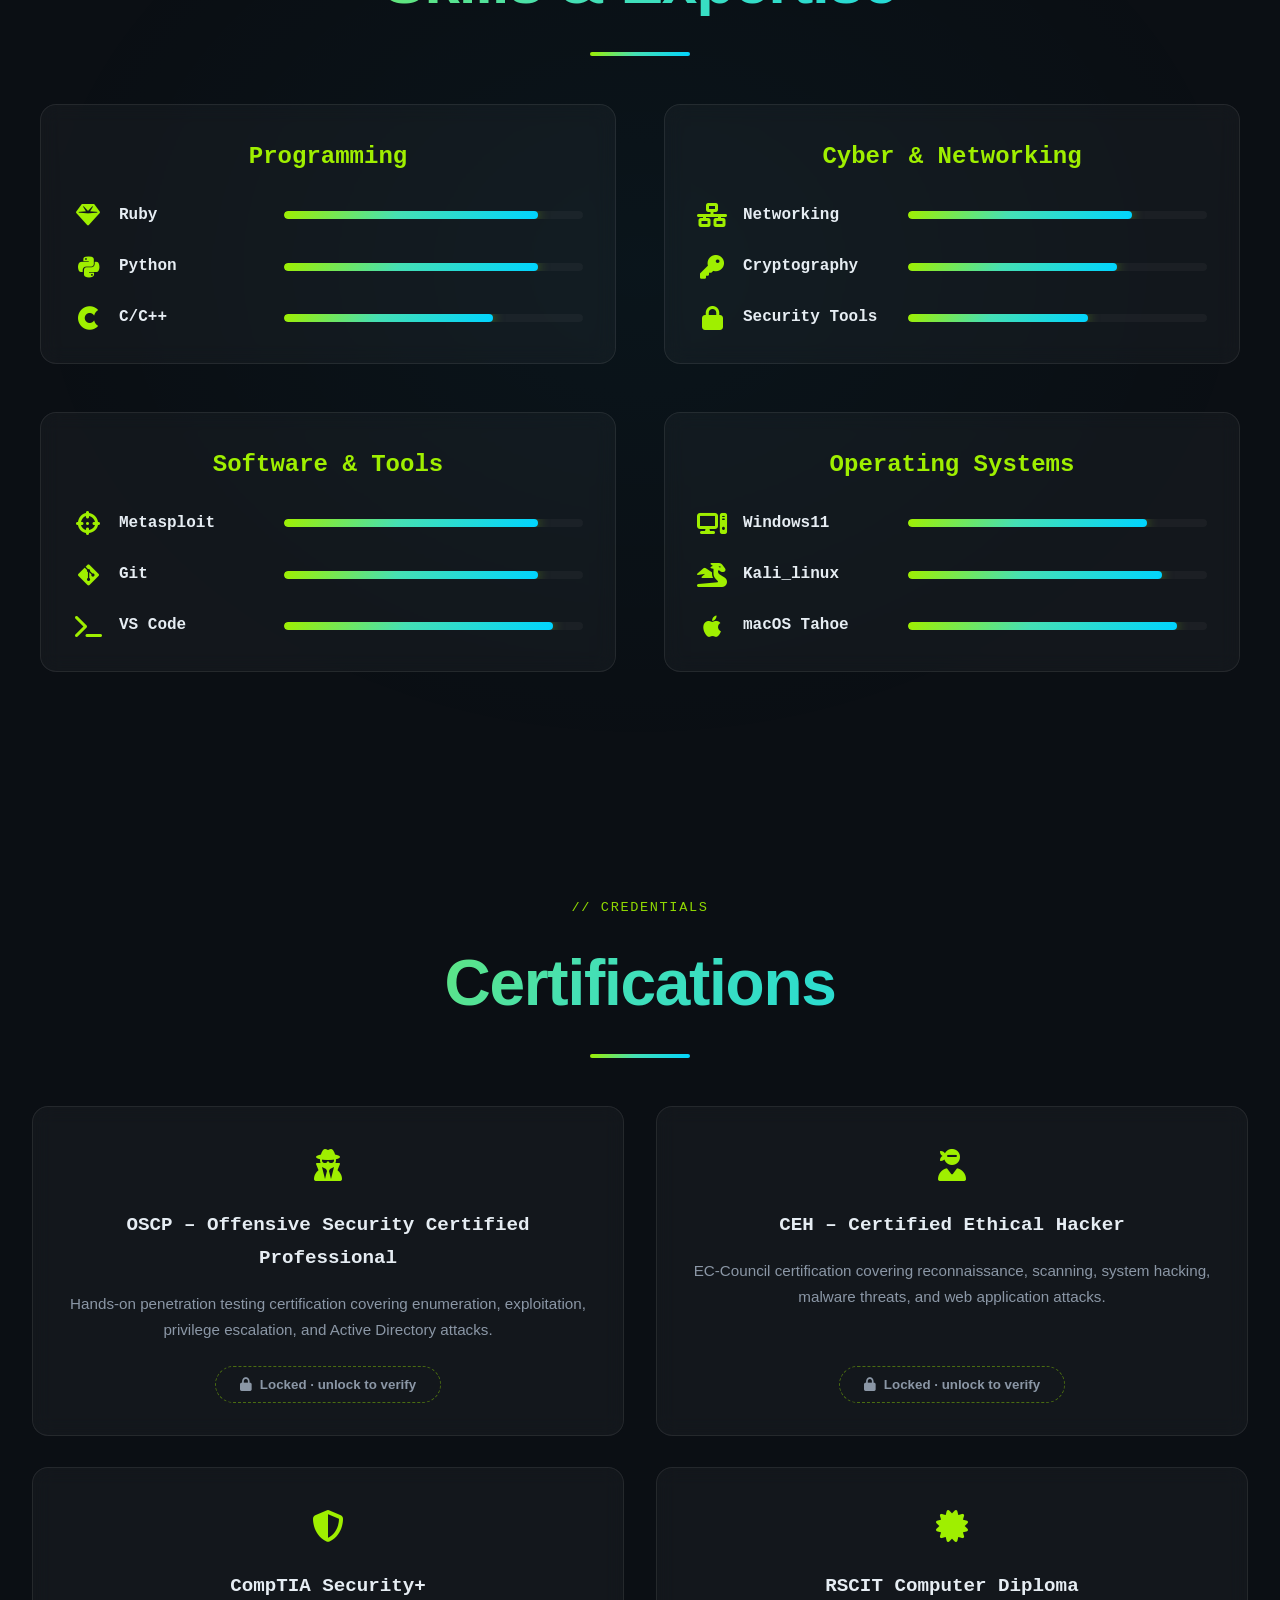
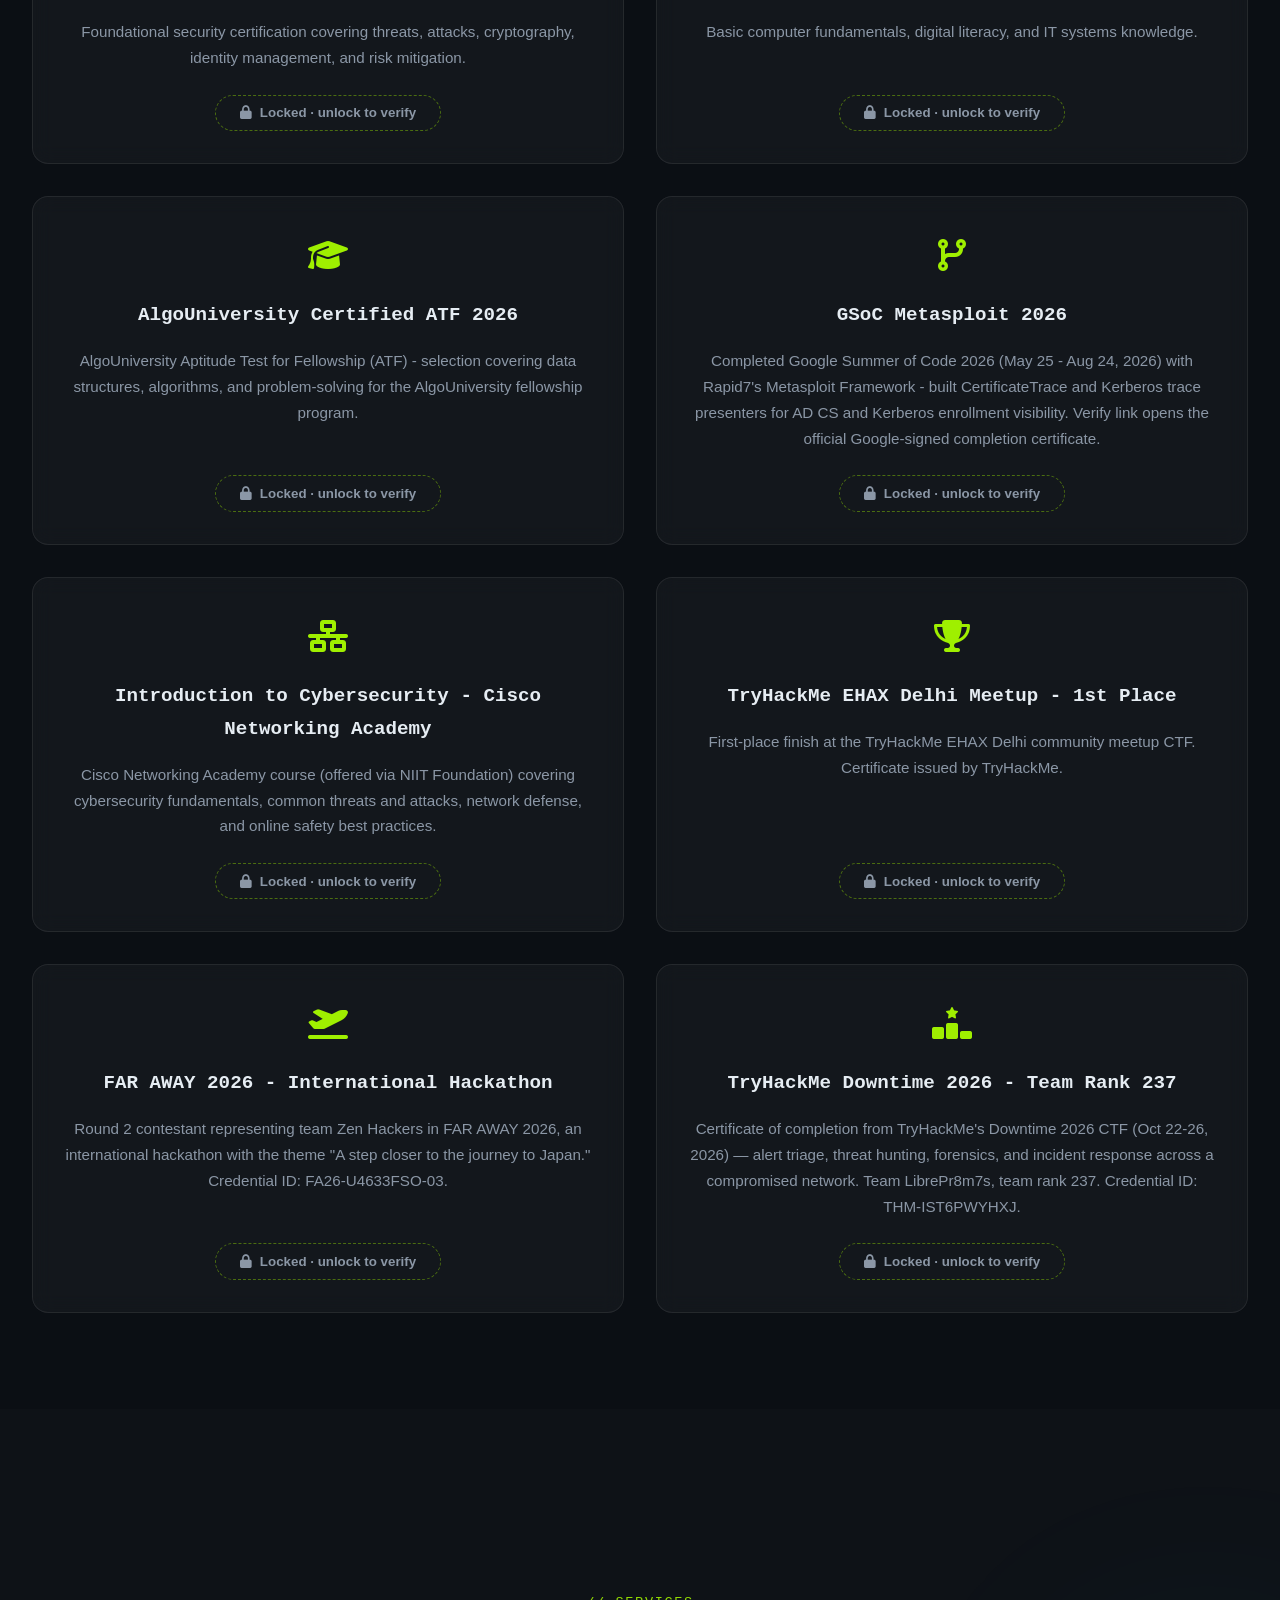
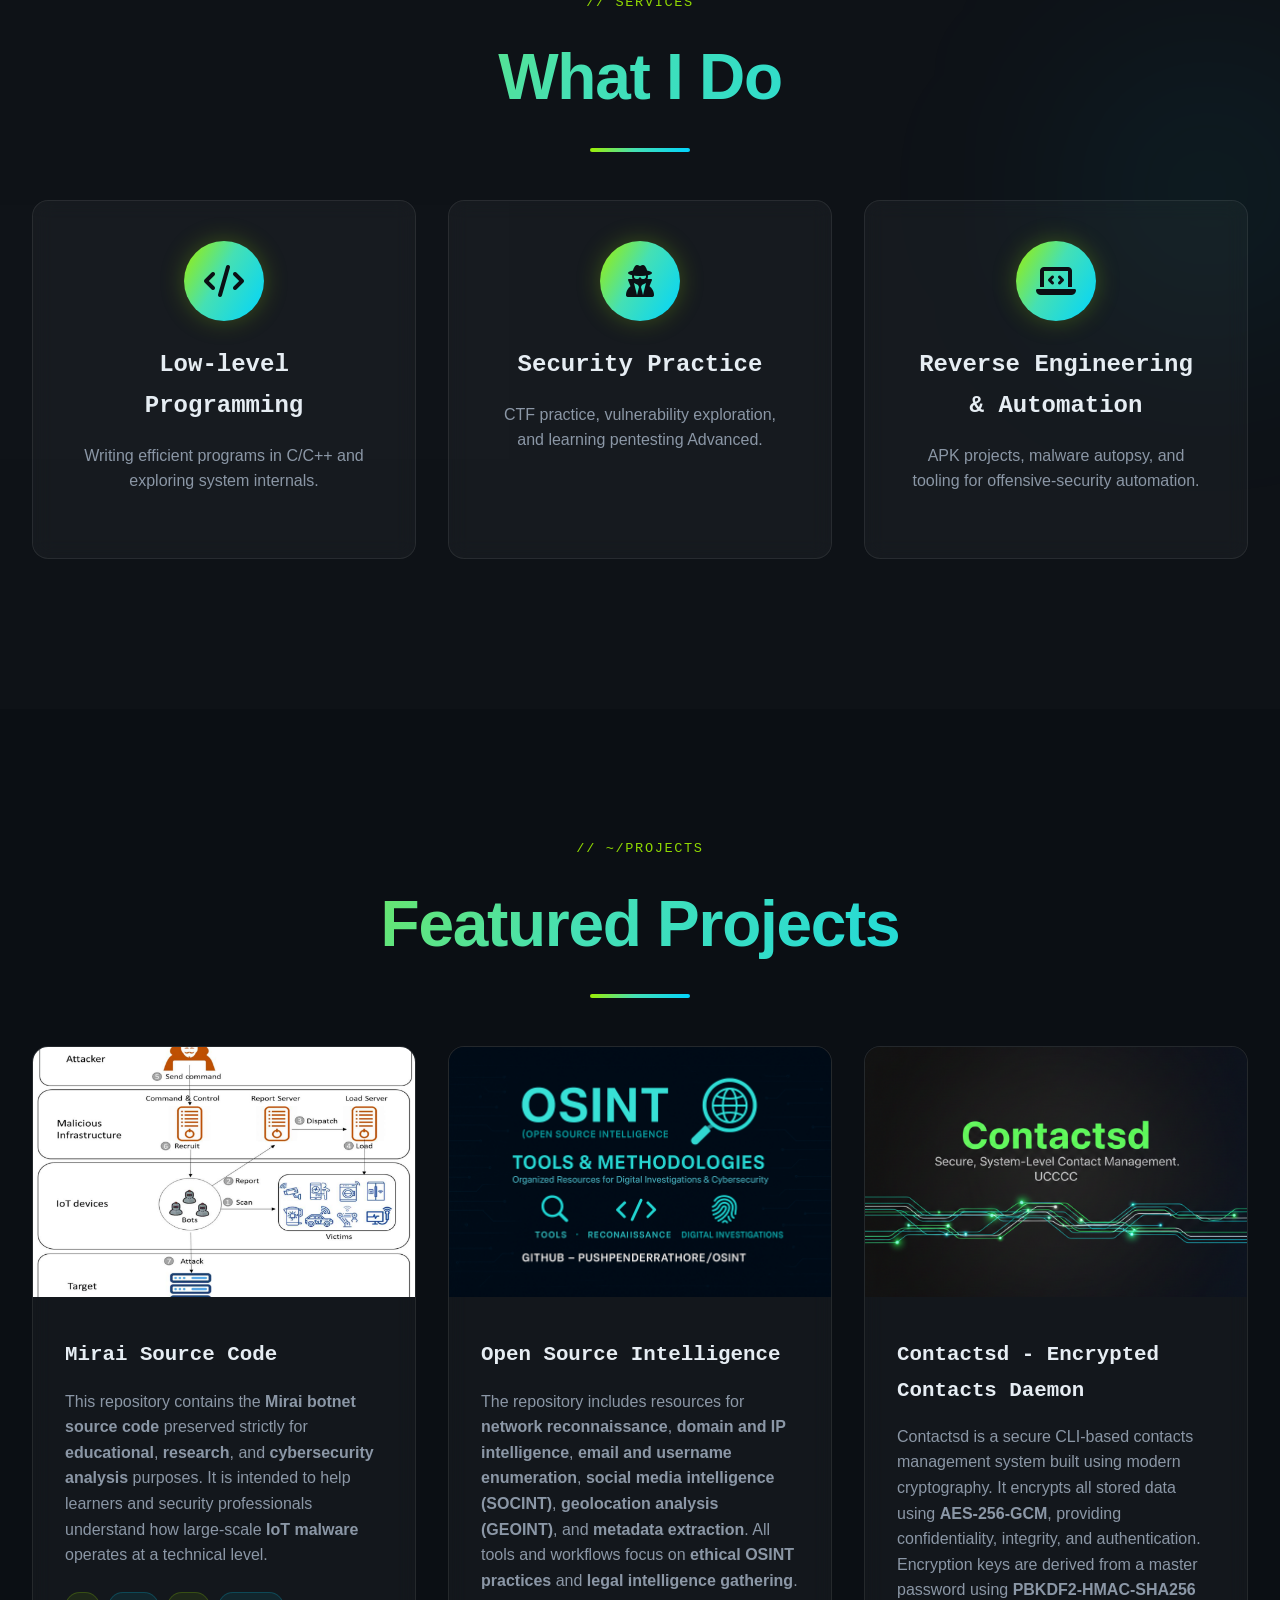
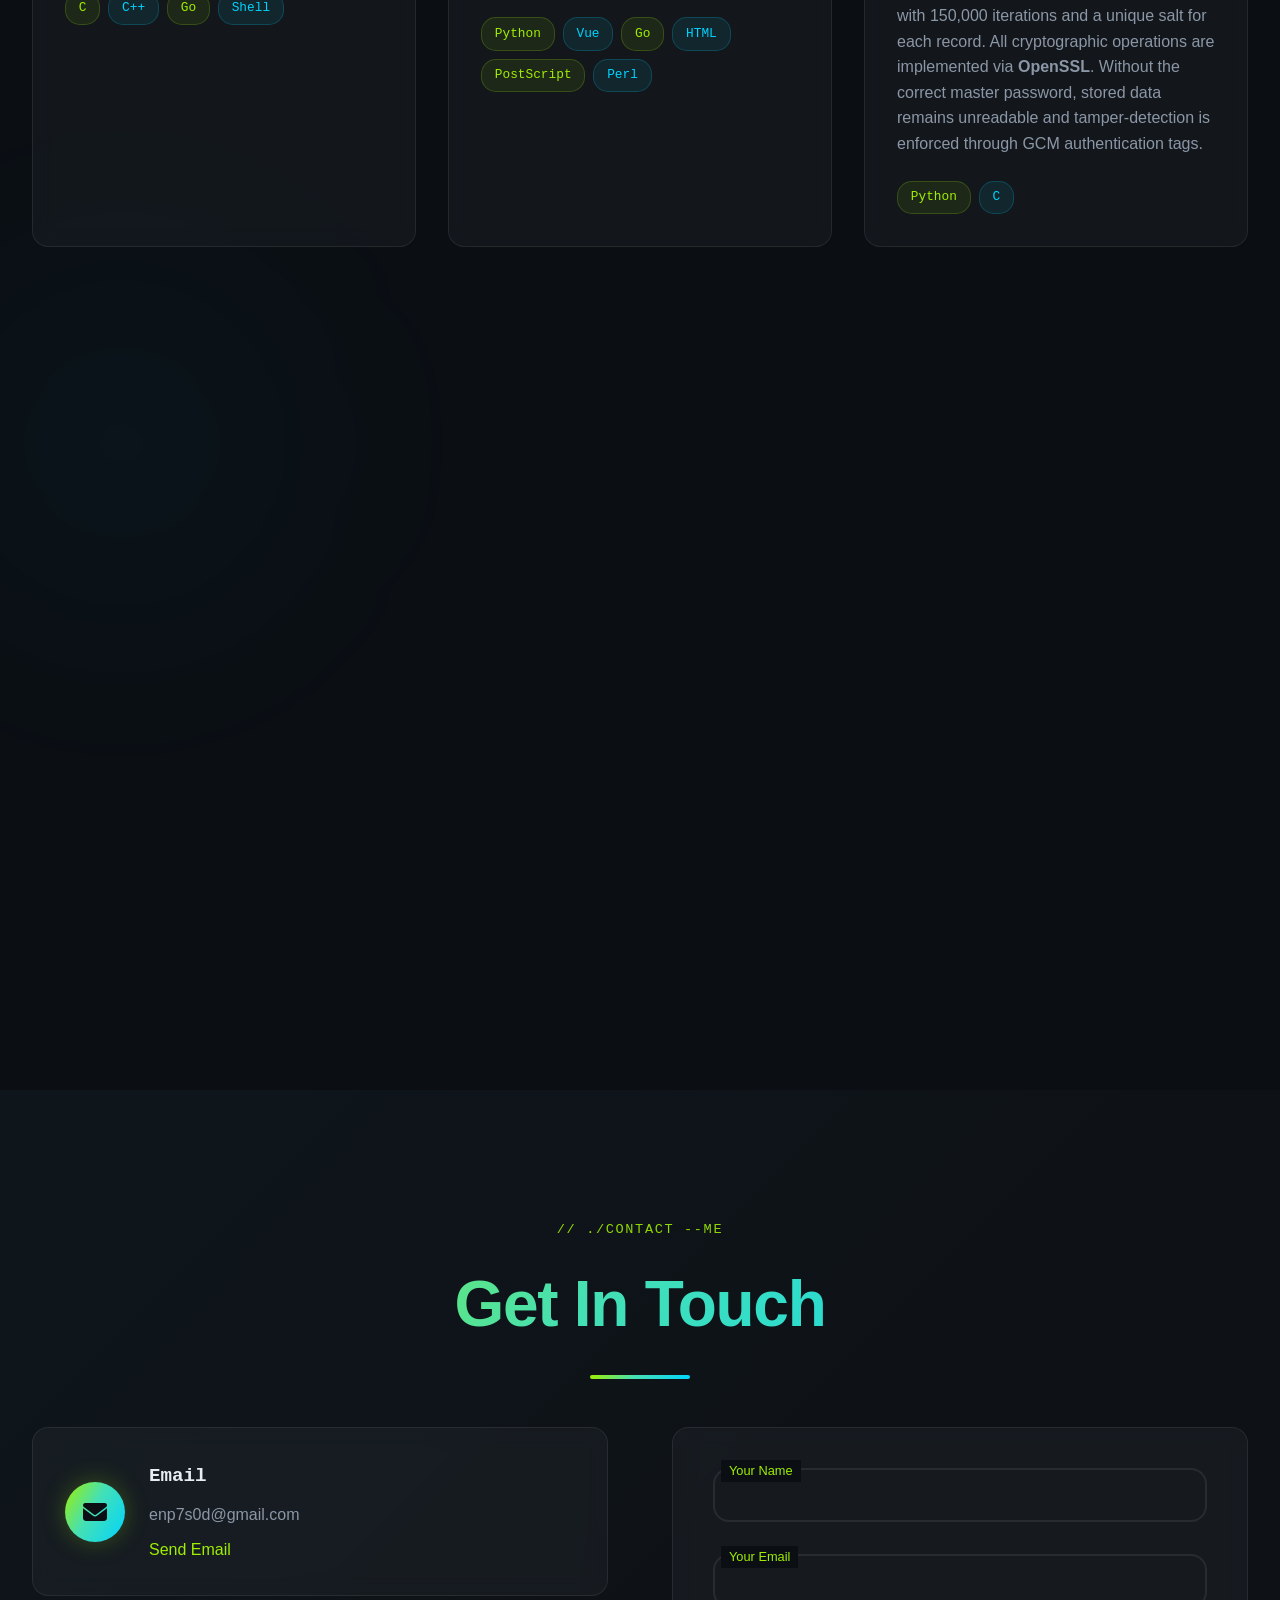
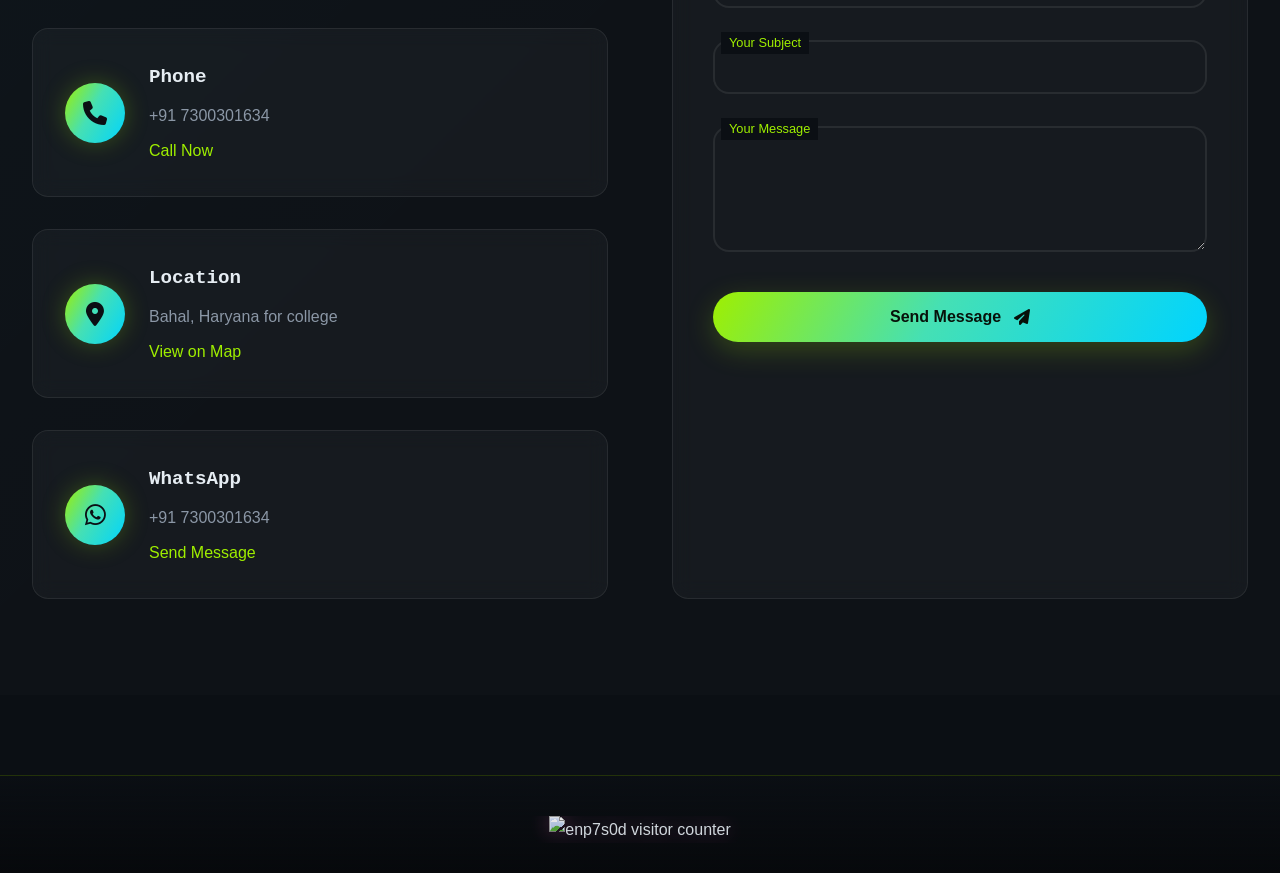
==== commit 1a84ca27: "Hero: show Security Researcher as stable text instead of typing it" ====
--- a/index.html
+++ b/index.html
@@ -891,7 +891,7 @@
     </section>
   </main>
   
-  <script src="script.js?v=20261122a"></script>
+  <script src="script.js?v=20261122b"></script>
 
   <script src="hero-badge.js?v=20261121m" defer></script>
   
